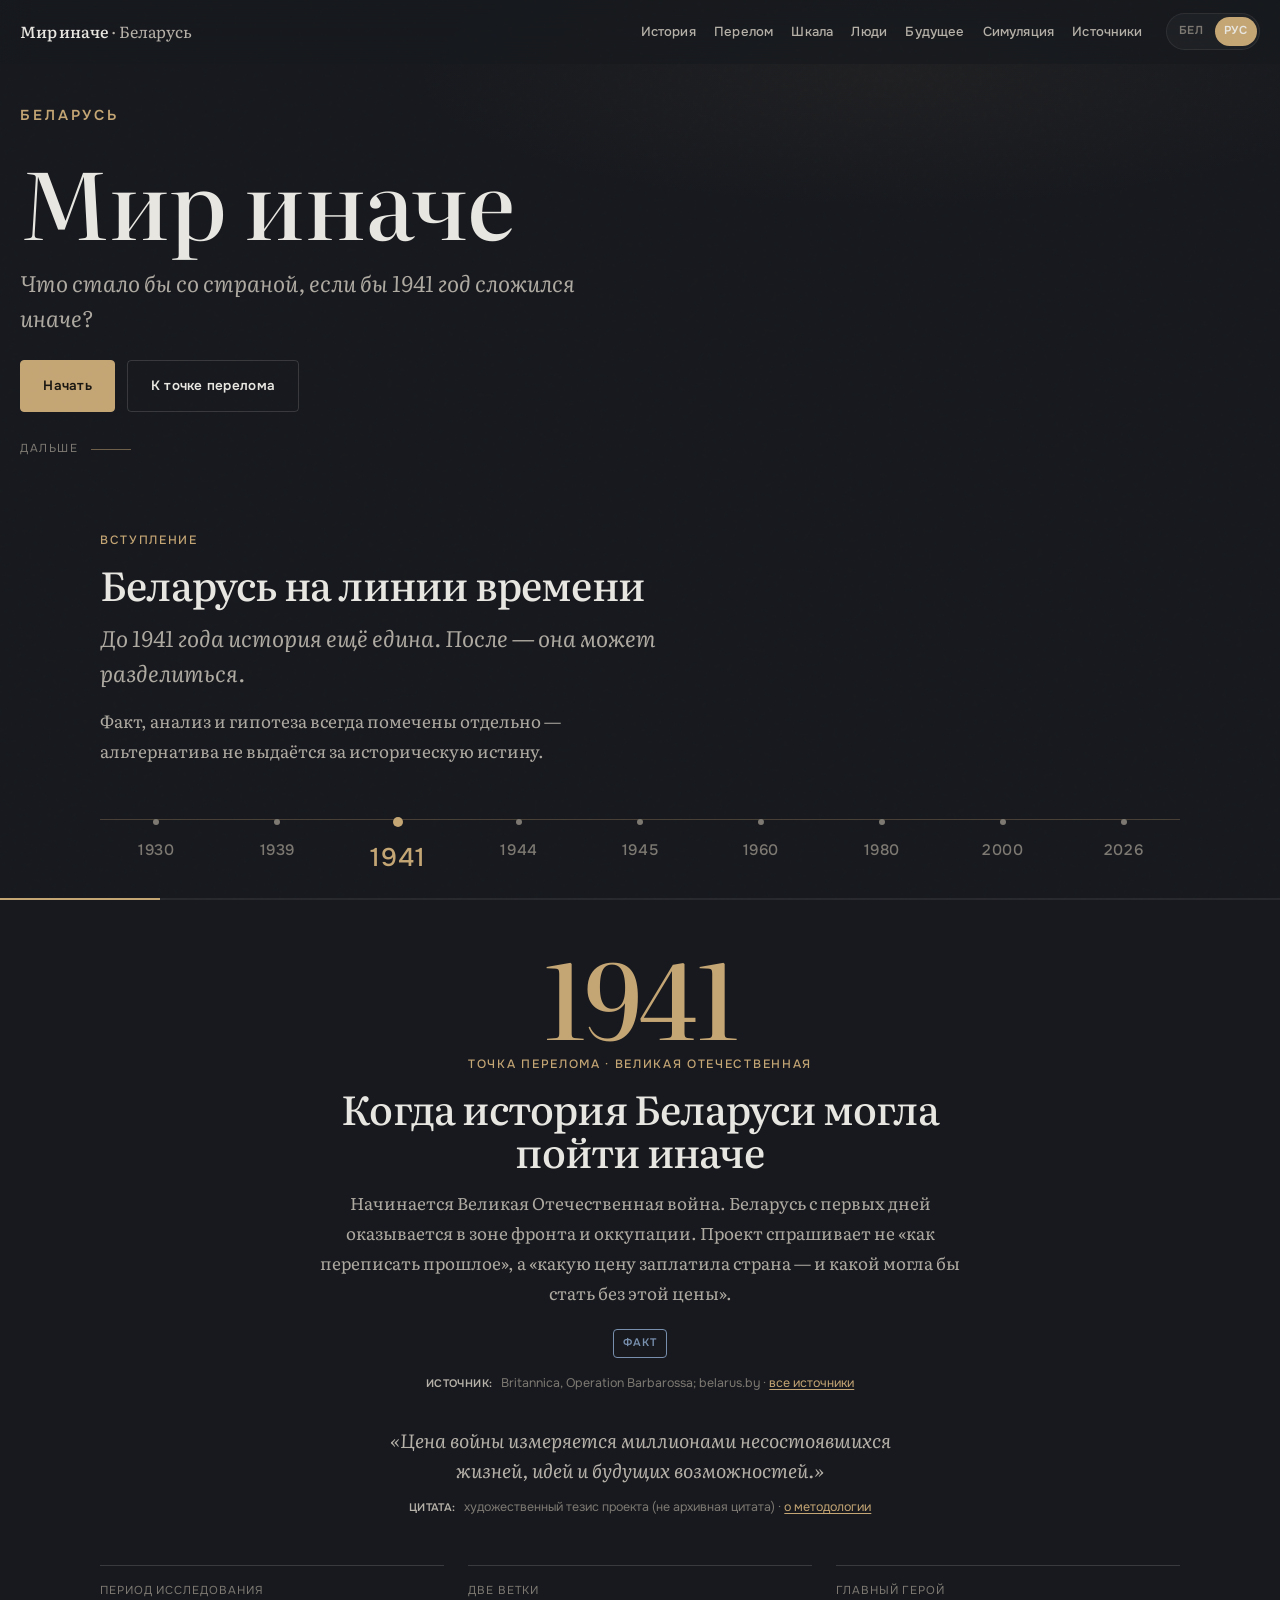
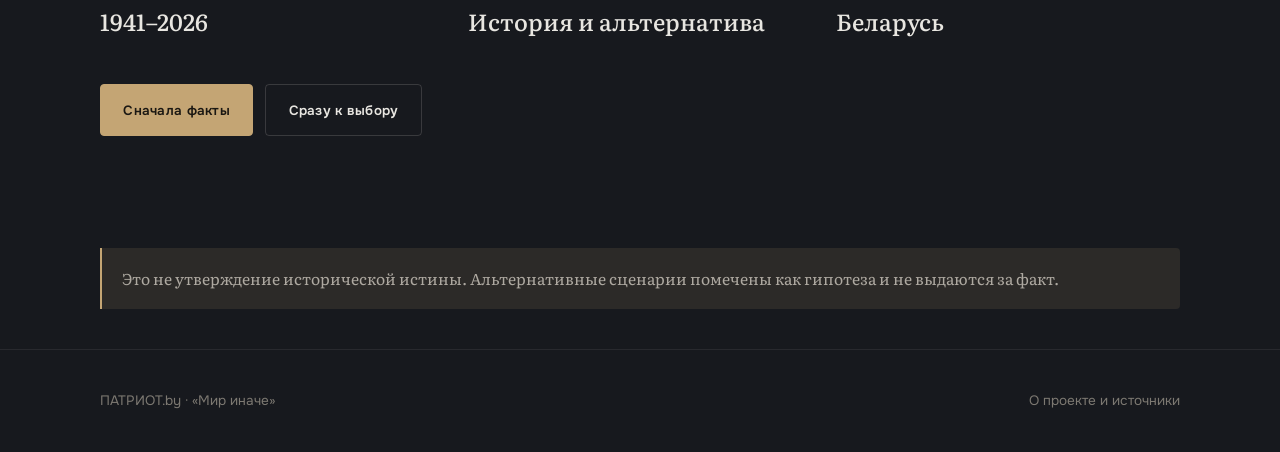
==== index.html @ 38eb1da2 "big website update" ====
<!DOCTYPE html>
<html lang="ru" class="notranslate" translate="no">
<head>
  <meta charset="UTF-8">
  <meta name="viewport" content="width=device-width, initial-scale=1.0">
  <meta name="google" content="notranslate">
  <script>document.documentElement.lang=(function(){try{localStorage.removeItem("siteLang")}catch(e){}var l=localStorage.getItem("patriotLang");return l==="be"?"be":"ru"})();</script>
  <title data-i18n-be="Свет інакш — Беларусь" data-i18n-ru="Мир иначе — Беларусь">Мир иначе — Беларусь</title>
  <meta name="description" data-i18n-be="Інтэрактыўны праект пра альтэрнатыўную гісторыю Беларусі: што было б, калі б катастрофу Вялікай Айчыннай вайны ўдалося прадухіліць." data-i18n-ru="Интерактивный проект об альтернативной истории Беларуси: что было бы, если бы катастрофу Великой Отечественной войны удалось предотвратить." content="Інтэрактыўны праект пра альтэрнатыўную гісторыю Беларусі.">
  <link rel="icon" href="media/favicon.svg?v=20260830g" type="image/svg+xml">
  <meta property="og:type" content="website">
  <meta property="og:locale" content="be_BY">
  <meta property="og:title" content="Мир иначе — Беларусь">
  <meta property="og:description" content="Интерактивный проект для ПАТРИОТ.by">
  <meta property="og:image" content="media/og-image.png">
  <meta name="twitter:card" content="summary_large_image">
  <link rel="stylesheet" href="css/reset.css?v=20260830g">
  <link rel="stylesheet" href="css/variables.css?v=20260830g">
  <link rel="stylesheet" href="css/global.css?v=20260830g">
  <link rel="stylesheet" href="css/components.css?v=20260830g">
  <link rel="stylesheet" href="css/pages.css?v=20260830g">
  <link rel="stylesheet" href="css/animations.css?v=20260830g">
  <link rel="stylesheet" href="css/responsive.css?v=20260830g">
</head>
<body>
  <div data-app-chrome></div>

  <main id="main">
    <section class="hero" aria-label="Hero">
      <div class="hero__bg" aria-hidden="true"></div>
      <div class="hero__shell">
        <div class="hero__content">
          <p class="brand-mark">Беларусь</p>
          <h1 class="display display--xl hero__title">
            <span data-lang="be">Свет інакш</span>
            <span data-lang="ru">Мир иначе</span>
          </h1>
          <p class="lead">
            <span data-lang="be">Што стала б са краінай, калі б 1941 год склаўся інакш?</span>
            <span data-lang="ru">Что стало бы со страной, если бы 1941 год сложился иначе?</span>
          </p>
          <div class="hero__actions">
            <a class="btn btn--primary" href="#intro" data-i18n-be="Пачаць" data-i18n-ru="Начать">Пачаць</a>
            <a class="btn btn--ghost" href="turning-point.html" data-i18n-be="Да пункта пералому" data-i18n-ru="К точке перелома">Да пункта пералому</a>
          </div>
        </div>
        <p class="hero__scroll"><span data-lang="be">Далей</span><span data-lang="ru">Дальше</span></p>
      </div>
    </section>

    <section class="intro-timeline section" id="intro">
      <div class="container intro-layout">
        <div class="intro-layout__copy">
          <p class="eyebrow reveal"><span data-lang="be">Уступ</span><span data-lang="ru">Вступление</span></p>
          <h2 class="display display--md reveal reveal-delay-1" style="margin:0.75rem 0 1rem;">
            <span data-lang="be">Беларусь на лініі часу</span>
            <span data-lang="ru">Беларусь на линии времени</span>
          </h2>
          <p class="lead reveal reveal-delay-2">
            <span data-lang="be">Да 1941 года гісторыя яшчэ адзіная. Пасля — яна можа падзяліцца.</span>
            <span data-lang="ru">До 1941 года история ещё едина. После — она может разделиться.</span>
          </p>
          <p class="body-text reveal reveal-delay-2" style="margin-top:1rem;">
            <span data-lang="be">Факт, аналіз і гіпотэза заўсёды пазначаны асобна — альтэрнатыва не выдаецца за гістарычную праўду.</span>
            <span data-lang="ru">Факт, анализ и гипотеза всегда помечены отдельно — альтернатива не выдаётся за историческую истину.</span>
          </p>
        </div>

        <div class="intro-timeline__track reveal reveal-delay-3" aria-label="Years">
          <div class="intro-year"><div class="intro-year__label">1930</div></div>
          <div class="intro-year"><div class="intro-year__label">1939</div></div>
          <div class="intro-year is-pivot"><div class="intro-year__label">1941</div></div>
          <div class="intro-year"><div class="intro-year__label">1944</div></div>
          <div class="intro-year"><div class="intro-year__label">1945</div></div>
          <div class="intro-year"><div class="intro-year__label">1960</div></div>
          <div class="intro-year"><div class="intro-year__label">1980</div></div>
          <div class="intro-year"><div class="intro-year__label">2000</div></div>
          <div class="intro-year"><div class="intro-year__label">2026</div></div>
        </div>

        <div class="pivot-card reveal">
          <div class="pivot-card__date">1941</div>
          <p class="eyebrow">
            <span data-lang="be">Пункт пералому · Вялікая Айчынная</span>
            <span data-lang="ru">Точка перелома · Великая Отечественная</span>
          </p>
          <h3 class="display display--md" style="margin:0.75rem 0;">
            <span data-lang="be">Калі гісторыя Беларусі магла пайсіці інакш</span>
            <span data-lang="ru">Когда история Беларуси могла пойти иначе</span>
          </h3>
          <p class="body-text" style="margin:1rem auto 0;">
            <span data-lang="be">Пачынаецца Вялікая Айчынная вайна. Беларусь з першых дзён апынаецца ў зоне фронту і акупацыі. Праект пытае не «як перапісаць мінулае», а «якую цану заплаціла краіна — і якой магла б стаць без гэтай цаны».</span>
            <span data-lang="ru">Начинается Великая Отечественная война. Беларусь с первых дней оказывается в зоне фронта и оккупации. Проект спрашивает не «как переписать прошлое», а «какую цену заплатила страна — и какой могла бы стать без этой цены».</span>
          </p>
          <div style="margin-top:1.25rem;">
            <span class="tag tag--fact"><span data-lang="be">Факт</span><span data-lang="ru">Факт</span></span>
          </div>
          <p class="source-cite" style="margin-top:1rem;justify-content:center;text-align:center;">
            <span class="source-cite__label"><span data-lang="be">Крыніца:</span><span data-lang="ru">Источник:</span></span>
            Britannica, Operation Barbarossa; belarus.by ·
            <a href="sources.html"><span data-lang="be">усе крыніцы</span><span data-lang="ru">все источники</span></a>
          </p>
          <blockquote class="quote-block">
            <span data-lang="be">«Цана вайны вымяраецца мільёнамі няздзейсненых жыццяў, ідэй і будучых магчымасцяў.»</span>
            <span data-lang="ru">«Цена войны измеряется миллионами несостоявшихся жизней, идей и будущих возможностей.»</span>
          </blockquote>
          <p class="source-cite" style="justify-content:center;text-align:center;">
            <span class="source-cite__label"><span data-lang="be">Цытата:</span><span data-lang="ru">Цитата:</span></span>
            <span data-lang="be">мастацкі тэзіс праекта (не архіўная цытата)</span>
            <span data-lang="ru">художественный тезис проекта (не архивная цитата)</span>
            ·
            <a href="sources.html#about"><span data-lang="be">пра метадалогію</span><span data-lang="ru">о методологии</span></a>
          </p>
        </div>

        <dl class="pivot-stats">
          <div class="pivot-stat reveal">
            <dt class="pivot-stat__label"><span data-lang="be">Перыяд даследавання</span><span data-lang="ru">Период исследования</span></dt>
            <dd class="pivot-stat__value">1941–2026</dd>
          </div>
          <div class="pivot-stat reveal reveal-delay-1">
            <dt class="pivot-stat__label"><span data-lang="be">Дзве галіны</span><span data-lang="ru">Две ветки</span></dt>
            <dd class="pivot-stat__value"><span data-lang="be">Гісторыя і альтэрнатыва</span><span data-lang="ru">История и альтернатива</span></dd>
          </div>
          <div class="pivot-stat reveal reveal-delay-2">
            <dt class="pivot-stat__label"><span data-lang="be">Галоўны герой</span><span data-lang="ru">Главный герой</span></dt>
            <dd class="pivot-stat__value">Беларусь</dd>
          </div>
        </dl>

        <div class="intro-cta">
          <a class="btn btn--primary" href="history.html" data-i18n-be="Спачатку факты" data-i18n-ru="Сначала факты">Спачатку факты</a>
          <a class="btn btn--ghost" href="turning-point.html" data-i18n-be="Адразу да выбару" data-i18n-ru="Сразу к выбору">Адразу да выбару</a>
        </div>
      </div>
    </section>

    <section class="section section--tight" style="padding-top:0;">
      <div class="container">
        <div class="disclaimer reveal">
          <span data-lang="be">Гэта не сцвярджэнне гістарычнай праўды. Альтэрнатыўныя сцэнарыі пазначаны як гіпотэза і не выдаюцца за факт.</span>
          <span data-lang="ru">Это не утверждение исторической истины. Альтернативные сценарии помечены как гипотеза и не выдаются за факт.</span>
        </div>
      </div>
    </section>
  </main>

  <footer class="site-footer">
    <div class="container site-footer__inner">
      <p>ПАТРИОТ.by · <span data-lang="be">«Свет інакш»</span><span data-lang="ru">«Мир иначе»</span></p>
      <p><a href="sources.html"><span data-lang="be">Пра праект і крыніцы</span><span data-lang="ru">О проекте и источники</span></a></p>
    </div>
  </footer>

  <script src="js/i18n.js?v=20260830g"></script>
  <script src="js/app.js?v=20260830g"></script>
  <script src="js/animations.js?v=20260830g"></script>
</body>
</html>
---- css/variables.css ----
:root {
  /* Editorial archive — soft dusk ink, never pure black/white */
  --bg-darker: #14161a;
  --bg-dark: #17191e;
  --bg-light: #eceae4;
  --surface: #f7f5f0;
  --surface-dark: #22262d;
  --surface-elevated: #2b3038;

  --text-primary: #e8e6e1;
  --text-dark: #1c1a17;
  --text-muted: #7d7972;
  --text-muted-light: #b5b0a8;
  --text-body: #aea9a1;

  /* Desaturated semantic hues — easy on dark canvas */
  --history: #a86b64;
  --history-soft: rgba(168, 107, 100, 0.12);
  --alternative: #6a8f78;
  --alternative-soft: rgba(106, 143, 120, 0.12);

  --accent: #c4a574;
  --accent-soft: rgba(196, 165, 116, 0.12);
  --accent-strong: #d4b88a;

  --fact: #7e96b5;
  --analysis: #b59a5a;
  --hypothesis: #7a9a92;

  --hairline: rgba(232, 230, 225, 0.08);
  --hairline-strong: rgba(232, 230, 225, 0.16);

  --font-display: "Literata", "Times New Roman", serif;
  --font-serif: "Literata", "Times New Roman", serif;
  --font-sans: "Onest", system-ui, sans-serif;

  --space-xs: 0.5rem;
  --space-sm: 1rem;
  --space-md: 1.5rem;
  --space-lg: 2.5rem;
  --space-xl: 4.5rem;
  --space-2xl: 7rem;

  --nav-height: 4rem;
  --radius: 4px;
  --radius-sm: 4px;
  --radius-pill: 4px;
  --max-width: 1080px;
  --ease: cubic-bezier(0.22, 1, 0.36, 1);
  --transition: 0.3s var(--ease);

  --grain-opacity: 0.028;
}
---- css/global.css ----
@import url("https://fonts.googleapis.com/css2?family=Literata:ital,opsz,wght@0,7..72,400;0,7..72,500;0,7..72,600;0,7..72,700;1,7..72,400;1,7..72,500&family=Onest:wght@400;500;600;700&display=swap");

html {
  color-scheme: dark;
}

body {
  font-family: var(--font-sans);
  font-weight: 400;
  font-size: 1.0625rem;
  background: var(--bg-dark);
  color: var(--text-primary);
  overflow-x: hidden;
  line-height: 1.6;
  -webkit-font-smoothing: antialiased;
}

.page-light {
  background: var(--bg-light);
  color: var(--text-dark);
}

.container {
  width: min(100% - 2.5rem, var(--max-width));
  margin-inline: auto;
}

.container--wide {
  width: min(100% - 2.5rem, 1240px);
  margin-inline: auto;
}

.section {
  padding-block: var(--space-xl);
}

.section--tight {
  padding-block: var(--space-lg);
}

.eyebrow {
  font-family: var(--font-sans);
  font-size: 0.75rem;
  font-weight: 500;
  letter-spacing: 0.14em;
  text-transform: uppercase;
  color: var(--accent);
}

.page-light .eyebrow {
  color: #8a7358;
}

.brand-mark {
  font-family: var(--font-sans);
  font-weight: 600;
  font-size: 0.9rem;
  letter-spacing: 0.2em;
  text-transform: uppercase;
  color: var(--accent);
  margin: 0 0 1.5rem;
}

.display {
  font-family: var(--font-display);
  font-weight: 500;
  line-height: 1.08;
  letter-spacing: -0.02em;
  text-transform: none;
  color: var(--text-primary);
}

.display--xl {
  font-size: clamp(2.75rem, 7.5vw, 5.75rem);
}

.display--lg {
  font-size: clamp(2.15rem, 5vw, 3.75rem);
}

.display--md {
  font-size: clamp(1.65rem, 3.2vw, 2.5rem);
}

.lead {
  font-family: var(--font-display);
  font-size: clamp(1.15rem, 2vw, 1.4rem);
  font-weight: 400;
  font-style: italic;
  line-height: 1.55;
  letter-spacing: 0;
  color: var(--text-body);
  max-width: 36rem;
}

.page-light .lead {
  color: #5c574f;
}

.body-text {
  font-family: var(--font-display);
  font-size: 1.0625rem;
  line-height: 1.75;
  letter-spacing: 0;
  color: var(--text-body);
  max-width: 40rem;
}

.page-light .body-text {
  color: #4a463f;
}

.muted {
  color: var(--text-muted);
}

.sr-only {
  position: absolute;
  width: 1px;
  height: 1px;
  padding: 0;
  margin: -1px;
  overflow: hidden;
  clip: rect(0, 0, 0, 0);
  white-space: nowrap;
  border: 0;
}

.grain {
  pointer-events: none;
  position: fixed;
  inset: 0;
  z-index: 9000;
  opacity: var(--grain-opacity);
  background-image: url("data:image/svg+xml,%3Csvg viewBox='0 0 200 200' xmlns='http://www.w3.org/2000/svg'%3E%3Cfilter id='n'%3E%3CfeTurbulence type='fractalNoise' baseFrequency='0.9' numOctaves='3' stitchTiles='stitch'/%3E%3C/filter%3E%3Crect width='100%25' height='100%25' filter='url(%23n)'/%3E%3C/svg%3E");
  mix-blend-mode: soft-light;
}

.film-vignette {
  display: none;
}

main {
  min-height: 100vh;
}

:focus-visible {
  outline: 2px solid var(--accent);
  outline-offset: 3px;
}

::selection {
  background: rgba(196, 165, 116, 0.35);
  color: var(--text-primary);
}

.skip-link {
  position: absolute;
  left: 1rem;
  top: -100px;
  z-index: 10000;
  padding: 0.75rem 1rem;
  background: var(--accent);
  color: var(--bg-darker);
  font-family: var(--font-sans);
  font-size: 0.85rem;
  font-weight: 600;
  border-radius: var(--radius);
}

.skip-link:focus {
  top: 1rem;
}
---- css/components.css ----
/* ——— Navigation ——— */
.site-header {
  position: fixed;
  top: 0;
  left: 0;
  right: 0;
  z-index: 1000;
  height: var(--nav-height);
  display: flex;
  align-items: center;
  background: rgba(23, 25, 30, 0.72);
  backdrop-filter: blur(16px) saturate(1.1);
  border-bottom: 1px solid transparent;
  transition: background var(--transition), border-color var(--transition);
}

.site-header.is-scrolled {
  background: rgba(20, 22, 26, 0.94);
  border-bottom-color: var(--hairline);
}

.site-header__inner {
  width: min(100% - 2rem, 1240px);
  margin-inline: auto;
  display: flex;
  align-items: center;
  justify-content: space-between;
  gap: 1rem;
}

.logo {
  font-family: var(--font-display);
  font-size: 1rem;
  font-weight: 500;
  letter-spacing: -0.01em;
  white-space: nowrap;
  color: var(--text-primary);
}

.logo span {
  color: var(--text-muted-light);
  font-weight: 400;
}

.nav {
  display: flex;
  align-items: center;
  gap: 1.5rem;
}

.nav__links {
  display: flex;
  align-items: center;
  gap: 1.15rem;
}

.nav__link {
  font-family: var(--font-sans);
  font-size: 0.82rem;
  font-weight: 500;
  letter-spacing: 0.01em;
  color: var(--text-muted-light);
  transition: color var(--transition);
}

.nav__link:hover,
.nav__link.is-active {
  color: var(--text-primary);
}

.nav__actions {
  display: flex;
  align-items: center;
  gap: 0.75rem;
}

/* Language switcher */
.lang-switch {
  display: inline-flex;
  align-items: center;
  gap: 0.15rem;
  border: 1px solid var(--hairline);
  border-radius: 999px;
  padding: 0.15rem;
  background: rgba(255, 255, 255, 0.03);
}

.lang-switch__btn {
  font-family: var(--font-sans);
  font-size: 0.72rem;
  font-weight: 600;
  letter-spacing: 0.06em;
  text-transform: uppercase;
  padding: 0.35rem 0.55rem;
  border-radius: 999px;
  color: var(--text-muted);
  background: transparent;
  border: 0;
  cursor: pointer;
  transition: color var(--transition), background var(--transition);
}

.lang-switch__btn:hover {
  color: var(--text-primary);
}

.lang-switch__btn.is-active {
  color: var(--bg);
  background: var(--accent);
}

/* Dual-language fragments in HTML:
   <span data-lang="be">…</span><span data-lang="ru">…</span> */
html[lang="be"] [data-lang="ru"],
html[lang="ru"] [data-lang="be"] {
  display: none !important;
}

.menu-btn {
  width: 2.5rem;
  height: 2.5rem;
  display: none;
  place-items: center;
  border: 1px solid var(--hairline-strong);
  border-radius: var(--radius);
  color: var(--text-muted-light);
  background: transparent;
  transition: border-color var(--transition), color var(--transition), background var(--transition);
}

.menu-btn:hover {
  border-color: var(--accent);
  color: var(--accent);
  background: var(--accent-soft);
}

.menu-btn__lines {
  width: 1rem;
  height: 0.65rem;
  display: flex;
  flex-direction: column;
  justify-content: space-between;
}

.menu-btn__lines span {
  display: block;
  height: 1.5px;
  background: currentColor;
  transition: transform var(--transition), opacity var(--transition);
}

.nav-drawer {
  display: none;
  position: fixed;
  inset: var(--nav-height) 0 0 0;
  z-index: 999;
  background: var(--bg-darker);
  padding: 2rem;
  flex-direction: column;
  gap: 1.1rem;
}

.nav-drawer.is-open {
  display: flex;
}

.nav-drawer a {
  font-family: var(--font-display);
  font-size: 1.75rem;
  font-weight: 500;
  color: var(--text-muted-light);
}

.nav-drawer a:hover,
.nav-drawer a.is-active {
  color: var(--text-primary);
}

/* ——— Buttons ——— */
.btn {
  display: inline-flex;
  align-items: center;
  justify-content: center;
  gap: 0.55rem;
  padding: 0.9rem 1.4rem;
  font-family: var(--font-sans);
  font-size: 0.84rem;
  font-weight: 600;
  letter-spacing: 0.02em;
  border: 1px solid transparent;
  border-radius: var(--radius);
  transition:
    background var(--transition),
    color var(--transition),
    border-color var(--transition),
    transform var(--transition);
}

.btn:hover {
  transform: translateY(-1px);
}

.btn:active {
  transform: translateY(0);
}

.btn--primary {
  background: var(--accent);
  color: #1a1712;
  border-color: var(--accent);
}

.btn--primary:hover {
  background: var(--accent-strong);
  border-color: var(--accent-strong);
}

.btn--ghost {
  border-color: var(--hairline-strong);
  color: var(--text-primary);
  background: transparent;
}

.btn--ghost:hover {
  border-color: rgba(196, 165, 116, 0.55);
  color: var(--accent);
  background: var(--accent-soft);
}

.btn--history {
  border-color: rgba(168, 107, 100, 0.5);
  color: #d4a8a3;
  background: transparent;
}

.btn--history:hover,
.btn--history.is-active {
  background: var(--history);
  border-color: var(--history);
  color: #fff;
}

.btn--alternative {
  border-color: rgba(106, 143, 120, 0.5);
  color: #a8c4b4;
  background: transparent;
}

.btn--alternative:hover,
.btn--alternative.is-active {
  background: var(--alternative);
  border-color: var(--alternative);
  color: #fff;
}

.btn--dark {
  background: var(--surface-elevated);
  color: var(--text-primary);
  border-color: var(--hairline);
}

.btn--dark:hover {
  border-color: var(--hairline-strong);
}

/* ——— Tags ——— */
.tag {
  display: inline-flex;
  align-items: center;
  gap: 0.35rem;
  padding: 0.3rem 0.55rem;
  font-family: var(--font-sans);
  font-size: 0.68rem;
  font-weight: 600;
  letter-spacing: 0.08em;
  text-transform: uppercase;
  border: 1px solid currentColor;
  border-radius: var(--radius);
  opacity: 0.95;
}

.tag--fact { color: var(--fact); }
.tag--analysis { color: var(--analysis); }
.tag--hypothesis { color: var(--hypothesis); }
.tag--history { color: var(--history); }
.tag--alternative { color: var(--alternative); }

/* ——— Reality switch ——— */
.reality-switch {
  display: inline-flex;
  border: 1px solid var(--hairline-strong);
  border-radius: var(--radius);
  overflow: hidden;
  padding: 3px;
  gap: 3px;
  background: var(--surface-dark);
}

.reality-switch__btn {
  padding: 0.55rem 1rem;
  font-family: var(--font-sans);
  font-size: 0.72rem;
  font-weight: 600;
  letter-spacing: 0.04em;
  text-transform: uppercase;
  color: var(--text-muted);
  border-radius: 2px;
  transition: background var(--transition), color var(--transition);
}

.reality-switch__btn[data-reality="historical"].is-active {
  background: var(--history);
  color: #fff;
}

.reality-switch__btn[data-reality="alternative"].is-active {
  background: var(--alternative);
  color: #fff;
}

/* ——— Year ——— */
.year-pill {
  display: inline-flex;
  align-items: baseline;
  gap: 0.5rem;
  font-family: var(--font-display);
  font-size: 1.5rem;
  font-weight: 500;
  color: var(--accent);
}

.year-pill small {
  font-family: var(--font-sans);
  font-size: 0.68rem;
  letter-spacing: 0.1em;
  text-transform: uppercase;
  color: var(--text-muted);
}

/* ——— Panels (borderless-first) ——— */
.panel {
  background: var(--surface-dark);
  border: none;
  padding: 1.5rem;
  border-radius: var(--radius);
}

.page-light .panel {
  background: var(--surface);
}

.panel__meta {
  display: flex;
  flex-wrap: wrap;
  gap: 0.5rem;
  margin-bottom: 0.85rem;
}

.panel__title {
  font-family: var(--font-display);
  font-size: 1.35rem;
  font-weight: 500;
  margin-bottom: 0.5rem;
}

.panel__text {
  font-family: var(--font-display);
  font-size: 1rem;
  line-height: 1.7;
  color: var(--text-body);
}

.page-light .panel__text {
  color: #4a463f;
}

/* ——— Modal ——— */
.modal {
  position: fixed;
  inset: 0;
  z-index: 2000;
  display: grid;
  place-items: center;
  padding: 1.5rem;
  background: rgba(20, 22, 26, 0.82);
  opacity: 0;
  visibility: hidden;
  transition: opacity var(--transition), visibility var(--transition);
}

.modal.is-open {
  opacity: 1;
  visibility: visible;
}

.modal__dialog {
  width: min(100%, 520px);
  max-height: min(85vh, 640px);
  overflow: auto;
  background: var(--surface-elevated);
  border: 1px solid var(--hairline);
  border-radius: var(--radius);
  padding: 1.75rem;
  transform: translateY(10px);
  transition: transform var(--transition);
}

.modal.is-open .modal__dialog {
  transform: translateY(0);
}

.modal__close {
  float: right;
  width: 2rem;
  height: 2rem;
  color: var(--text-muted);
}

.modal__close:hover {
  color: var(--text-primary);
}

/* ——— Meters ——— */
.meter {
  margin-bottom: 1rem;
}

.meter__label {
  display: flex;
  justify-content: space-between;
  margin-bottom: 0.4rem;
  font-family: var(--font-sans);
  font-size: 0.72rem;
  letter-spacing: 0.06em;
  text-transform: uppercase;
  color: var(--text-muted);
}

.meter__track {
  height: 3px;
  background: rgba(232, 230, 225, 0.08);
  overflow: hidden;
  border-radius: 2px;
}

.meter__fill {
  height: 100%;
  width: 0;
  background: var(--accent);
  transition: width 0.8s var(--ease);
}

.meter__fill--history { background: var(--history); }
.meter__fill--alternative { background: var(--alternative); }

/* ——— Timeline motif ——— */
.time-line {
  position: relative;
}

.time-line::before {
  content: "";
  position: absolute;
  left: 0;
  top: 0.55rem;
  width: 100%;
  height: 1px;
  background: var(--hairline-strong);
}

.time-line--split::before {
  background: linear-gradient(
    90deg,
    transparent,
    var(--history) 35%,
    var(--alternative) 65%,
    transparent
  );
}

/* ——— Disclaimer ——— */
.disclaimer {
  border-left: 2px solid var(--accent);
  padding: 1.1rem 1.25rem;
  background: var(--accent-soft);
  font-family: var(--font-display);
  font-size: 0.98rem;
  line-height: 1.65;
  color: var(--text-body);
  border-radius: 0 var(--radius) var(--radius) 0;
}

.page-light .disclaimer {
  color: #4a463f;
}

/* ——— Footer ——— */
.site-footer {
  border-top: 1px solid var(--hairline);
  padding: 2.5rem 0;
  color: var(--text-muted);
  font-family: var(--font-sans);
  font-size: 0.85rem;
}

.site-footer__inner {
  display: flex;
  flex-wrap: wrap;
  justify-content: space-between;
  gap: 1rem;
}

.site-footer a:hover {
  color: var(--accent);
}

/* ——— Choices ——— */
.choice {
  display: block;
  width: 100%;
  text-align: left;
  padding: 1.2rem 1.3rem;
  border: 1px solid transparent;
  border-radius: var(--radius);
  background: var(--surface-dark);
  transition: border-color var(--transition), background var(--transition), transform var(--transition);
}

.choice:hover,
.choice.is-selected {
  border-color: rgba(196, 165, 116, 0.35);
  background: var(--surface-elevated);
  transform: translateY(-1px);
}

.choice__key {
  display: inline-block;
  margin-bottom: 0.35rem;
  font-family: var(--font-sans);
  font-size: 0.68rem;
  letter-spacing: 0.1em;
  text-transform: uppercase;
  color: var(--accent);
}

.choice__title {
  font-family: var(--font-display);
  font-size: 1.2rem;
  font-weight: 500;
  margin-bottom: 0.35rem;
}

.choice__text {
  font-family: var(--font-display);
  font-size: 0.95rem;
  color: var(--text-muted);
  line-height: 1.55;
}

/* ——— Compare ——— */
.compare {
  display: grid;
  grid-template-columns: 1fr 1fr;
  min-height: 280px;
  border-radius: var(--radius);
  overflow: hidden;
}

.compare__side {
  padding: 1.5rem;
}

.compare__side--history {
  background: var(--history-soft);
}

.compare__side--alternative {
  background: var(--alternative-soft);
}

.compare__label {
  font-family: var(--font-sans);
  font-size: 0.68rem;
  letter-spacing: 0.1em;
  text-transform: uppercase;
  margin-bottom: 0.75rem;
}

.compare__side--history .compare__label { color: var(--history); }
.compare__side--alternative .compare__label { color: var(--alternative); }

.compare__year {
  font-family: var(--font-display);
  font-size: 2rem;
  font-weight: 500;
  margin-bottom: 0.5rem;
}

.compare__text {
  font-family: var(--font-display);
  font-size: 0.98rem;
  line-height: 1.65;
  color: var(--text-body);
}

/* ——— Slider ——— */
.year-slider {
  width: 100%;
  accent-color: var(--accent);
  height: 2px;
  cursor: pointer;
}

.year-slider::-webkit-slider-thumb {
  cursor: grab;
}

.year-slider:active::-webkit-slider-thumb {
  cursor: grabbing;
}

.year-slider-wrap {
  display: grid;
  gap: 0.75rem;
}

.year-slider-labels {
  position: relative;
  height: 1.25rem;
  font-family: var(--font-sans);
  font-size: 0.68rem;
  letter-spacing: 0.06em;
  color: var(--text-muted);
  text-transform: uppercase;
}

.year-slider-labels span {
  position: absolute;
  top: 0;
  transform: translateX(-50%);
  white-space: nowrap;
}

.year-slider-labels span.is-start { transform: translateX(0); }
.year-slider-labels span.is-end { transform: translateX(-100%); }

/* ——— Source citations ——— */
.source-cite {
  margin-top: 0.85rem;
  font-family: var(--font-sans);
  font-size: 0.78rem;
  line-height: 1.55;
  color: var(--text-muted);
}

.source-cite__label {
  color: var(--text-muted-light);
  font-weight: 600;
  letter-spacing: 0.04em;
  text-transform: uppercase;
  font-size: 0.68rem;
  margin-right: 0.35rem;
}

.source-cite a {
  color: var(--accent);
  text-decoration: underline;
  text-underline-offset: 0.18em;
}

.source-cite a:hover {
  color: var(--accent-strong);
}

.city-stage__caption {
  display: grid;
  gap: 0.45rem;
}

.city-stage__caption-row {
  display: flex;
  flex-wrap: wrap;
  justify-content: space-between;
  gap: 0.5rem;
  align-items: center;
}

.city-stage__caption .source-cite {
  margin-top: 0.25rem;
  color: var(--text-muted-light);
}
---- css/pages.css ----
/* ——— Hero ——— */
.hero {
  position: relative;
  display: flex;
  flex-direction: column;
  padding: calc(var(--nav-height) + 2.5rem) 0 2rem;
  overflow: hidden;
  background: var(--bg-dark);
}

.hero__bg {
  position: absolute;
  inset: 0;
  background:
    radial-gradient(ellipse 70% 50% at 70% 15%, rgba(196, 165, 116, 0.05), transparent 55%),
    var(--bg-dark);
}

.hero__shell {
  position: relative;
  z-index: 2;
  display: flex;
  flex-direction: column;
  gap: 1.75rem;
  width: min(100% - 2rem, 1240px);
  margin-inline: auto;
}

.hero__content {
  width: 100%;
  max-width: 38rem;
}

.hero__title {
  margin: 0 0 1rem;
}

.hero__title span {
  display: block;
}

.hero__actions {
  margin-top: 1.5rem;
  display: flex;
  flex-wrap: wrap;
  gap: 0.75rem;
  align-items: center;
}

.hero__scroll {
  margin: 0;
  font-family: var(--font-sans);
  font-size: 0.72rem;
  letter-spacing: 0.14em;
  text-transform: uppercase;
  color: var(--text-muted);
}

.hero__scroll::after {
  content: "";
  display: inline-block;
  width: 2.5rem;
  height: 1px;
  margin-left: 0.75rem;
  vertical-align: middle;
  background: var(--accent);
  opacity: 0.5;
}

/* ——— Intro timeline on index ——— */
.intro-timeline {
  padding-block: var(--space-lg) var(--space-2xl);
  position: relative;
}

.intro-timeline__track {
  display: flex;
  justify-content: space-between;
  gap: 0.5rem;
  position: relative;
  margin: 3rem 0 4rem;
  padding-top: 1.5rem;
}

.intro-timeline__track::before {
  content: "";
  position: absolute;
  left: 0;
  right: 0;
  top: 0.35rem;
  height: 1px;
  background: rgba(196, 165, 116, 0.28);
}

.intro-year {
  position: relative;
  text-align: center;
  flex: 1;
  min-width: 0;
}

.intro-year::before {
  content: "";
  position: absolute;
  left: 50%;
  top: -1.15rem;
  width: 6px;
  height: 6px;
  border-radius: 50%;
  background: var(--text-muted);
  transform: translateX(-50%);
}

.intro-year.is-pivot::before {
  width: 10px;
  height: 10px;
  top: -1.3rem;
  background: var(--accent);
  box-shadow: none;
}

.intro-year__label {
  font-family: var(--font-sans);
  font-size: clamp(0.8rem, 1.4vw, 0.95rem);
  font-weight: 500;
  letter-spacing: 0.04em;
  color: var(--text-muted);
}

.intro-year.is-pivot .intro-year__label {
  color: var(--accent);
  font-size: clamp(1.2rem, 2vw, 1.6rem);
}

.pivot-card {
  max-width: 640px;
  margin: 0 auto;
  text-align: center;
}

.pivot-card__date {
  font-family: var(--font-display);
  font-size: clamp(3.5rem, 10vw, 6.5rem);
  font-weight: 500;
  line-height: 1;
  letter-spacing: -0.02em;
  color: var(--accent);
  margin-bottom: 0.5rem;
}

.pivot-stats {
  display: grid;
  grid-template-columns: repeat(3, 1fr);
  gap: 1.5rem;
  margin-top: 3rem;
}

.pivot-stat {
  padding: 0;
  border-top: 1px solid var(--hairline-strong);
  padding-top: 1rem;
  margin: 0;
}

.pivot-stat__label {
  margin: 0 0 0.4rem;
  font-family: var(--font-sans);
  font-size: 0.72rem;
  letter-spacing: 0.08em;
  text-transform: uppercase;
  color: var(--text-muted);
}

.pivot-stat__value {
  margin: 0;
  font-family: var(--font-display);
  font-size: 1.45rem;
  font-weight: 500;
  line-height: 1.25;
  color: var(--text-primary);
}

.intro-layout__copy {
  max-width: 36rem;
}

.intro-cta {
  margin-top: 3rem;
  display: flex;
  flex-wrap: wrap;
  gap: 0.75rem;
}

.quote-block {
  margin: 2rem auto 0;
  max-width: 32rem;
  font-family: var(--font-display);
  font-size: 1.2rem;
  font-style: italic;
  line-height: 1.55;
  color: var(--text-muted-light);
}

/* ——— Page hero (inner) ——— */
.page-hero {
  padding: 0 0 2.5rem;
  max-width: 40rem;
}

.page-hero .display {
  margin: 0.65rem 0 1rem;
}

.page-hero .lead {
  margin: 0;
}

.page-shell {
  padding-top: calc(var(--nav-height) + 2.5rem);
  padding-bottom: var(--space-xl);
  background: var(--bg-dark);
  color: var(--text-primary);
}

.page-actions {
  margin-top: 3rem;
  display: flex;
  flex-wrap: wrap;
  gap: 0.75rem;
  justify-content: center;
}

.section-block {
  margin-top: 3rem;
}

.section-block > .eyebrow {
  margin-bottom: 0.35rem;
}

.section-block > .display {
  margin: 0.5rem 0 1rem;
}

/* ——— History chain ——— */
.chain {
  display: grid;
  gap: 0;
  max-width: 720px;
  margin-inline: auto;
  position: relative;
  padding-left: 0;
}

.chain::before {
  content: "";
  position: absolute;
  left: 0;
  top: 1.4rem;
  bottom: 1.4rem;
  width: 2px;
  background: linear-gradient(
    to bottom,
    transparent,
    var(--history) 8%,
    rgba(168, 107, 100, 0.55) 50%,
    var(--history) 92%,
    transparent
  );
  transform: scaleY(0);
  transform-origin: top center;
  opacity: 0;
  transition: transform 1.4s var(--ease), opacity 0.4s ease;
}

.chain.is-drawn::before {
  transform: scaleY(1);
  opacity: 1;
}

.chain__item {
  position: relative;
  padding: 0 0 1.5rem 2rem;
  border-left: 1px solid transparent;
  opacity: 0;
  transform: translateX(28px);
  transition:
    opacity 0.75s var(--ease),
    transform 0.75s var(--ease);
}

.chain__item:last-child {
  padding-bottom: 0;
}

.chain__item.is-visible {
  opacity: 1;
  transform: none;
}

.chain__dot {
  position: absolute;
  left: -5px;
  top: 1.2rem;
  width: 12px;
  height: 12px;
  border-radius: 50%;
  background: var(--history);
  box-shadow: 0 0 0 0 rgba(168, 107, 100, 0.35);
  transform: scale(0);
  opacity: 0;
  transition: transform 0.45s var(--ease), opacity 0.45s ease, box-shadow 0.45s ease;
  z-index: 1;
}

.chain__item.is-visible .chain__dot {
  transform: scale(1);
  opacity: 1;
  animation: chainDotPulse 2.4s ease-in-out 0.5s infinite;
}

.chain__btn {
  width: 100%;
  text-align: left;
  padding: 1.1rem 1.35rem;
  border: 1px solid transparent;
  border-radius: var(--radius);
  background: var(--surface-dark);
  transition:
    border-color var(--transition),
    background var(--transition),
    transform var(--transition),
    box-shadow var(--transition);
}

.chain__btn:hover {
  border-color: rgba(168, 107, 100, 0.4);
  background: var(--surface-elevated);
}

.chain__btn[aria-expanded="true"] {
  border-color: transparent;
  background: var(--history-soft);
  box-shadow: inset 3px 0 0 var(--history);
}

.chain__title {
  font-family: var(--font-display);
  font-size: 1.35rem;
}

.chain__year {
  display: block;
  margin-bottom: 0.35rem;
  font-size: 0.72rem;
  letter-spacing: 0.1em;
  color: var(--history);
  text-transform: uppercase;
}

.chain__panel {
  display: grid;
  grid-template-rows: 0fr;
  opacity: 0;
  transition:
    grid-template-rows 0.55s var(--ease),
    opacity 0.4s ease;
}

.chain__panel.is-open {
  grid-template-rows: 1fr;
  opacity: 1;
}

.chain__panel-inner {
  overflow: hidden;
  min-height: 0;
}

.chain__panel-inner > * {
  padding-top: 0.15rem;
}

.chain__panel.is-open .chain__panel-inner > * {
  animation: chainPanelIn 0.55s var(--ease) both;
}

@keyframes chainDotPulse {
  0%,
  100% {
    box-shadow: 0 0 0 0 rgba(168, 107, 100, 0.28);
  }
  50% {
    box-shadow: 0 0 0 8px rgba(168, 107, 100, 0);
  }
}

@keyframes chainPanelIn {
  from {
    opacity: 0;
    transform: translateY(10px);
  }
  to {
    opacity: 1;
    transform: none;
  }
}

@media (prefers-reduced-motion: reduce) {
  .chain::before,
  .chain__item,
  .chain__dot,
  .chain__panel,
  .chain__btn {
    transition: none !important;
    animation: none !important;
  }

  .chain::before,
  .chain__item,
  .chain__item.is-visible .chain__dot {
    opacity: 1;
    transform: none;
  }
}

/* ——— Turning point ——— */
.turning {
  min-height: 100vh;
  display: grid;
  place-items: center;
  padding: calc(var(--nav-height) + 2rem) 1.25rem 3rem;
  text-align: center;
}

.turning__choices {
  display: grid;
  grid-template-columns: 1fr 1fr;
  gap: 1rem;
  max-width: 720px;
  margin: 2.5rem auto 0;
}

.turning-path {
  display: flex;
  flex-direction: column;
  gap: 1rem;
  padding: 2rem 1.5rem;
  border: 1px solid var(--hairline-strong);
  border-radius: var(--radius);
  min-height: 220px;
  background: var(--surface-dark);
  transition:
    border-color var(--transition),
    background var(--transition),
    transform var(--transition),
    box-shadow var(--transition);
}

.turning-path:hover {
  transform: translateY(-2px);
}

.turning-path--history:hover {
  border-color: var(--history);
  background: var(--history-soft);
}

.turning-path--alternative:hover {
  border-color: var(--alternative);
  background: var(--alternative-soft);
}

.turning-path__icon {
  /* styled in shared utilities */
}

.turning-path__title {
  font-family: var(--font-display);
  font-size: 1.5rem;
}

.turning-path__text {
  font-family: var(--font-display);
  font-size: 0.95rem;
  color: var(--text-muted);
  line-height: 1.55;
}

.branch-visual {
  width: min(100%, 480px);
  margin: 2rem auto;
  height: 120px;
}

/* ——— Interactive timeline page ——— */
.timeline-page {
  padding-bottom: var(--space-xl);
}

.timeline-controls {
  display: flex;
  flex-wrap: wrap;
  align-items: center;
  justify-content: space-between;
  gap: 1rem;
  margin-bottom: 2rem;
  position: sticky;
  top: var(--nav-height);
  z-index: 50;
  padding: 1rem 0;
  background: color-mix(in srgb, var(--bg-dark) 92%, transparent);
}

.timeline-stage {
  display: grid;
  grid-template-columns: 1fr 1.2fr;
  gap: 2rem;
  align-items: start;
}

.timeline-rail {
  position: relative;
  padding: 1rem 0 1rem 1.5rem;
  border-left: 2px solid var(--hairline-strong);
  max-height: 70vh;
  overflow: auto;
}

.timeline-rail.is-alternative {
  border-left-color: var(--alternative);
}

.timeline-rail.is-historical {
  border-left-color: var(--history);
}

.timeline-event {
  position: relative;
  padding: 0.85rem 0 1.5rem;
  cursor: pointer;
  opacity: 0.45;
  transition: opacity var(--transition);
}

.timeline-event.is-active,
.timeline-event:hover {
  opacity: 1;
}

.timeline-event::before {
  content: "";
  position: absolute;
  left: -1.85rem;
  top: 1.15rem;
  width: 10px;
  height: 10px;
  border-radius: 50%;
  background: var(--text-muted);
}

.timeline-event.is-active::before {
  background: var(--accent);
  box-shadow: none;
}

.timeline-event__year {
  font-family: var(--font-display);
  font-size: 1.35rem;
}

.timeline-event__title {
  font-size: 0.95rem;
  color: var(--text-muted-light);
}

.timeline-detail {
  min-height: 420px;
}

.timeline-detail.is-fading {
  animation: timelineDetailIn 0.45s var(--ease);
}

@keyframes timelineDetailIn {
  from {
    opacity: 0.35;
    transform: translateY(8px);
  }
  to {
    opacity: 1;
    transform: none;
  }
}

.timeline-detail__year {
  font-family: var(--font-display);
  font-size: clamp(3rem, 8vw, 5.5rem);
  line-height: 1;
  color: var(--accent);
  margin-bottom: 0.75rem;
}

.fork-diagram {
  margin: 2rem 0;
  font-family: var(--font-display);
  text-align: center;
  color: var(--text-muted);
  line-height: 1.8;
}

.fork-diagram .history-line {
  color: var(--history);
}

.fork-diagram .alt-line {
  color: var(--alternative);
}

/* ——— People ——— */
.people-page {
  padding-bottom: var(--space-xl);
}

.person-hero {
  display: grid;
  grid-template-columns: 1fr 1.4fr;
  gap: 2rem;
  align-items: end;
  margin-bottom: 3rem;
}

.person-portrait {
  aspect-ratio: 3 / 4;
  background:
    var(--surface-dark);
  border: 1px solid var(--hairline);
  display: grid;
  place-items: end start;
  padding: 1.5rem;
  position: relative;
  overflow: hidden;
}

.person-portrait__silhouette {
  position: absolute;
  inset: 10% 15% 0;
  background: rgba(232, 230, 225, 0.04);
  border-radius: 50% 50% 0 0 / 40% 40% 0 0;
}

.person-dual {
  display: grid;
  grid-template-columns: 1fr 1fr;
  gap: 1rem;
  background: transparent;
  border: none;
}

.life-path {
  background: var(--surface-dark);
  padding: 1.75rem;
  border-radius: var(--radius);
}

.life-path--history {
  border-top: 2px solid var(--history);
}

.life-path--alternative {
  border-top: 2px solid var(--alternative);
}

.life-event {
  display: grid;
  grid-template-columns: 4rem 1fr;
  gap: 0.75rem;
  padding: 0.85rem 0;
  border-bottom: 1px solid var(--hairline);
}

.life-event:last-child {
  border-bottom: none;
}

.life-event__year {
  font-family: var(--font-display);
  color: var(--accent);
}

.life-event__text {
  font-family: var(--font-display);
  font-size: 0.95rem;
  color: var(--text-body);
  line-height: 1.5;
}

/* ——— Future ——— */
.future-page {
  padding-bottom: var(--space-xl);
}

.future-grid {
  display: grid;
  grid-template-columns: repeat(3, 1fr);
  gap: 1rem;
  margin: 2rem 0;
}

.future-card {
  padding: 1.5rem;
  border: none;
  background: var(--surface-dark);
  border-radius: var(--radius);
  min-height: 200px;
  transition: background var(--transition), transform var(--transition);
}

.future-card:hover {
  background: var(--surface-elevated);
  transform: translateY(-2px);
}

.future-card__icon {
  font-size: 1.35rem;
  margin-bottom: 0.75rem;
}

.future-card__title {
  font-family: var(--font-display);
  font-size: 1.35rem;
  margin-bottom: 0.5rem;
}

.stat-row {
  display: grid;
  grid-template-columns: repeat(4, 1fr);
  gap: 1rem;
  margin: 2.5rem 0;
}

.stat-block {
  padding: 1.25rem 0;
  border-top: 1px solid var(--hairline-strong);
}

.stat-block__value {
  font-family: var(--font-display);
  font-size: clamp(1.75rem, 3vw, 2.5rem);
  color: var(--accent);
}

.stat-block__label {
  margin-top: 0.35rem;
  font-size: 0.78rem;
  letter-spacing: 0.06em;
  text-transform: uppercase;
  color: var(--text-muted);
}

.city-viz {
  margin-top: 3rem;
}

.city-tabs {
  display: flex;
  flex-wrap: wrap;
  gap: 0.5rem;
  margin: 1.5rem 0;
}

.city-tab {
  padding: 0.65rem 1.15rem;
  border: 1px solid var(--hairline-strong);
  border-radius: var(--radius);
  font-size: 0.8rem;
  letter-spacing: 0.06em;
  text-transform: uppercase;
  color: var(--text-muted);
  background: rgba(255, 255, 255, 0.02);
  transition:
    border-color var(--transition),
    color var(--transition),
    background var(--transition),
    transform var(--transition),
    box-shadow var(--transition);
}

.city-tab:hover {
  transform: translateY(-1px);
  border-color: rgba(196, 165, 116, 0.4);
  color: var(--text-muted-light);
}

.city-tab.is-active {
  border-color: transparent;
  color: #1a1712;
  background: var(--accent-strong);
}

.city-stage {
  position: relative;
  min-height: 320px;
  border: 1px solid var(--hairline);
  background: var(--surface-dark);
  overflow: hidden;
}

.city-skyline {
  position: absolute;
  inset: 0;
  display: flex;
  align-items: flex-end;
  justify-content: center;
  gap: 0.5rem;
  padding: 2rem 2rem 3rem;
}

.building {
  background: rgba(196, 165, 116, 0.28);
  border: 1px solid rgba(196, 165, 116, 0.25);
  transition: height 0.8s var(--ease), opacity var(--transition);
  width: clamp(18px, 4vw, 42px);
}

.city-stage__caption {
  position: absolute;
  left: 1.25rem;
  bottom: 1rem;
  right: 1.25rem;
  display: flex;
  justify-content: space-between;
  gap: 1rem;
  font-size: 0.85rem;
  color: var(--text-muted-light);
}

/* ——— Simulation ——— */
.sim-page {
  padding-bottom: var(--space-xl);
}

.sim-layout {
  display: grid;
  grid-template-columns: 1.3fr 0.9fr;
  gap: 2rem;
  align-items: start;
}

.sim-scene {
  min-height: 420px;
}

.sim-choices {
  display: grid;
  gap: 0.75rem;
  margin-top: 1.5rem;
}

.sim-meters {
  position: sticky;
  top: calc(var(--nav-height) + 1rem);
}

.sim-result {
  display: none;
  text-align: center;
  padding: 3rem 1rem;
}

.sim-result.is-visible {
  display: block;
}

/* ——— Sources ——— */
.sources-page {
  padding-bottom: var(--space-xl);
}

.sources-filters {
  display: flex;
  flex-wrap: wrap;
  gap: 0.5rem;
  margin: 1.5rem 0 2rem;
}

.filter-btn {
  padding: 0.6rem 1.05rem;
  border: 1px solid var(--hairline-strong);
  border-radius: var(--radius);
  font-size: 0.75rem;
  letter-spacing: 0.08em;
  text-transform: uppercase;
  color: var(--text-muted);
  background: rgba(255, 255, 255, 0.02);
  transition:
    border-color var(--transition),
    color var(--transition),
    background var(--transition),
    transform var(--transition),
    box-shadow var(--transition);
}

.filter-btn:hover {
  transform: translateY(-1px);
  border-color: rgba(196, 165, 116, 0.4);
}

.filter-btn.is-active {
  border-color: transparent;
  color: #1a1712;
  background: var(--accent-strong);
}

.sources-grid {
  display: grid;
  grid-template-columns: repeat(2, 1fr);
  gap: 1rem;
}

.source-card {
  padding: 1.35rem;
  border: none;
  background: var(--surface-dark);
  border-radius: var(--radius);
}

.source-card__title {
  font-family: var(--font-display);
  font-size: 1.2rem;
  margin: 0.65rem 0 0.35rem;
}

.source-card__meta {
  font-size: 0.8rem;
  color: var(--text-muted);
  line-height: 1.55;
}

.source-card__used {
  margin-top: 0.85rem;
  font-family: var(--font-display);
  font-size: 0.95rem;
  color: var(--text-body);
}

/* ——— Final ——— */
.finale {
  min-height: 100vh;
  display: grid;
  place-items: center;
  text-align: center;
  padding: 2rem;
  background: var(--bg-darker);
}

.finale__lines {
  max-width: 640px;
}

.finale__line {
  font-family: var(--font-display);
  font-size: clamp(1.35rem, 3vw, 2rem);
  font-style: italic;
  line-height: 1.45;
  letter-spacing: 0;
  text-transform: none;
  opacity: 0;
  transform: translateY(12px);
  transition: opacity 1s var(--ease), transform 1s var(--ease);
  margin-bottom: 1.5rem;
}

.finale__line.is-visible {
  opacity: 1;
  transform: none;
}

.finale__headline {
  font-family: var(--font-display);
  font-size: clamp(2rem, 5vw, 3.25rem);
  font-weight: 500;
  letter-spacing: -0.02em;
  margin: 1rem 0 2rem;
  opacity: 0;
  transition: opacity 1.2s var(--ease);
}

.finale__headline.is-visible {
  opacity: 1;
}

.finale-choices {
  display: none;
  grid-template-columns: 1fr;
  gap: 0.75rem;
  max-width: 480px;
  margin: 2rem auto 0;
  text-align: left;
}

.finale-choices.is-visible {
  display: grid;
}

/* ——— Chapter progress ——— */
.journey-progress {
  position: fixed;
  bottom: 0;
  left: 0;
  right: 0;
  z-index: 800;
  height: 2px;
  background: var(--hairline);
}

.journey-progress__bar {
  height: 100%;
  width: 0;
  background: var(--accent);
  transition: width 0.4s var(--ease);
}


/* ——— Shared page utilities ——— */
.sim-toolbar {
  display: flex;
  justify-content: flex-end;
  margin-bottom: 1rem;
}

.panel__title--sm {
  font-size: 1.15rem;
  margin-bottom: 1rem;
}

.panel-note {
  margin-top: 1rem;
  font-size: 0.8rem;
}

.sources-legend {
  display: grid;
  grid-template-columns: repeat(3, 1fr);
  gap: 1rem;
  margin-bottom: 2rem;
}

.turning-path__icon {
  font-family: var(--font-sans);
  font-size: 0.72rem;
  font-weight: 600;
  letter-spacing: 0.12em;
  text-transform: uppercase;
  color: var(--accent);
}

.turning-path--history .turning-path__icon {
  color: var(--history);
}

.turning-path--alternative .turning-path__icon {
  color: var(--alternative);
}

.timeline-page.page-shell,
.people-page.page-shell,
.future-page.page-shell,
.sim-page.page-shell,
.sources-page.page-shell {
  padding-top: calc(var(--nav-height) + 2.5rem);
}

.timeline-page {
  padding-top: calc(var(--nav-height) + 2.5rem);
}

.people-page,
.future-page,
.sim-page,
.sources-page {
  padding-top: 0;
}

/* ——— Media slots (photo placeholders) ——— */
.media-slot {
  margin: 1.25rem 0 0.5rem;
  background: var(--surface-elevated);
  border-radius: var(--radius);
  overflow: hidden;
}

.media-slot__img {
  display: block;
  width: 100%;
  max-height: 240px;
  object-fit: cover;
}

.media-slot--empty {
  min-height: 140px;
  display: grid;
  place-items: end stretch;
  background:
    linear-gradient(135deg, rgba(196, 165, 116, 0.08), transparent 55%),
    var(--surface-elevated);
}

.media-slot--empty::before {
  content: "Место для изображения";
  position: absolute;
  left: 1rem;
  top: 1rem;
  font-family: var(--font-sans);
  font-size: 0.72rem;
  letter-spacing: 0.1em;
  text-transform: uppercase;
  color: var(--text-muted);
}

.media-slot {
  position: relative;
}

.media-slot__caption {
  display: grid;
  gap: 0.25rem;
  padding: 0.85rem 1rem;
  border-top: 1px solid var(--hairline);
}

.media-slot__label {
  font-family: var(--font-display);
  font-size: 0.95rem;
  color: var(--text-muted-light);
}

.media-slot__credit {
  font-family: var(--font-sans);
  font-size: 0.75rem;
  color: var(--text-muted);
}

.chain__panel-body {
  padding: 1rem 1.25rem 1rem;
}

.chain__stats {
  margin-top: 1rem;
  display: grid;
  gap: 0.35rem;
}

.chain__stats li {
  font-size: 0.9rem;
}

.chain__source {
  margin-top: 1rem;
  font-size: 0.8rem;
}

.about-panel {
  max-width: 40rem;
}

.source-card__link {
  margin-top: 0.75rem;
}

.source-card__link a {
  color: var(--accent);
  text-decoration: underline;
  text-underline-offset: 0.2em;
}
---- css/animations.css ----
@keyframes fadeUp {
  from {
    opacity: 0;
    transform: translateY(16px);
  }
  to {
    opacity: 1;
    transform: none;
  }
}

@keyframes fadeIn {
  from {
    opacity: 0;
  }
  to {
    opacity: 1;
  }
}

@keyframes filmFlicker {
  0%,
  100% {
    opacity: var(--grain-opacity);
  }
  50% {
    opacity: calc(var(--grain-opacity) + 0.01);
  }
}

.reveal {
  opacity: 0;
  transform: translateY(16px);
  transition: opacity 0.8s var(--ease), transform 0.8s var(--ease);
}

.reveal.is-visible {
  opacity: 1;
  transform: none;
}

.reveal-delay-1 {
  transition-delay: 0.1s;
}

.reveal-delay-2 {
  transition-delay: 0.2s;
}

.reveal-delay-3 {
  transition-delay: 0.3s;
}

.hero__content > * {
  opacity: 0;
  animation: fadeUp 0.95s var(--ease) forwards;
}

.hero__content .brand-mark {
  animation-delay: 0.12s;
}

.hero__content .hero__title {
  animation-delay: 0.28s;
}

.hero__content .lead {
  animation-delay: 0.48s;
}

.hero__content .hero__actions {
  animation-delay: 0.68s;
}

.grain {
  animation: filmFlicker 5s ease-in-out infinite;
}

@media (prefers-reduced-motion: reduce) {
  .grain {
    animation: none;
  }

  .hero__content > * {
    opacity: 1;
    animation: none;
  }

  .reveal {
    opacity: 1;
    transform: none;
    transition: none;
  }
}
---- css/responsive.css ----
@media (max-width: 1024px) {
  .timeline-stage,
  .person-hero,
  .sim-layout {
    grid-template-columns: 1fr;
  }


  .future-grid {
    grid-template-columns: repeat(2, 1fr);
  }

  .stat-row {
    grid-template-columns: repeat(2, 1fr);
  }

  .timeline-rail {
    max-height: none;
  }
}

@media (max-width: 768px) {
  .hero {
    padding: calc(var(--nav-height) + 1.5rem) 1.25rem 1.5rem;
  }

  .hero__shell {
    width: 100%;
    gap: 1.5rem;
  }

  .brand-mark {
    letter-spacing: 0.14em;
  }

  .nav__links {
    display: none;
  }

  .menu-btn {
    display: grid;
  }

  .turning__choices,
  .person-dual,
  .compare,
  .sources-grid,
  .pivot-stats {
    grid-template-columns: 1fr;
  }

  .compare__side--history {
    border-right: none;
    border-bottom: 1px solid var(--hairline);
  }

  .intro-timeline__track {
    flex-direction: column;
    align-items: flex-start;
    gap: 1.25rem;
    padding-left: 1.25rem;
    margin: 2rem 0;
  }

  .intro-timeline__track::before {
    left: 0.2rem;
    right: auto;
    top: 0;
    bottom: 0;
    width: 1px;
    height: auto;
  }

  .intro-year {
    text-align: left;
    padding-left: 1rem;
  }

  .intro-year::before {
    left: -1.05rem;
    top: 0.35rem;
    transform: none;
  }

  .intro-year.is-pivot::before {
    top: 0.25rem;
    left: -1.2rem;
  }


  .timeline-controls {
    position: static;
    background: none;
  }

  .future-grid {
    grid-template-columns: 1fr;
  }

  .sources-legend,
  [data-sources-legend] {
    grid-template-columns: 1fr !important;
  }

  .logo {
    font-size: 0.82rem;
    max-width: 12rem;
    white-space: normal;
    line-height: 1.2;
  }
}

@media (max-width: 480px) {
  .container,
  .container--wide {
    width: min(100% - 1.5rem, var(--max-width));
  }

  .btn {
    width: 100%;
    justify-content: center;
  }

  .hero__actions {
    flex-direction: column;
    align-items: stretch;
  }

  .stat-row {
    grid-template-columns: 1fr;
  }

  .turning-path {
    min-height: 0;
  }
}
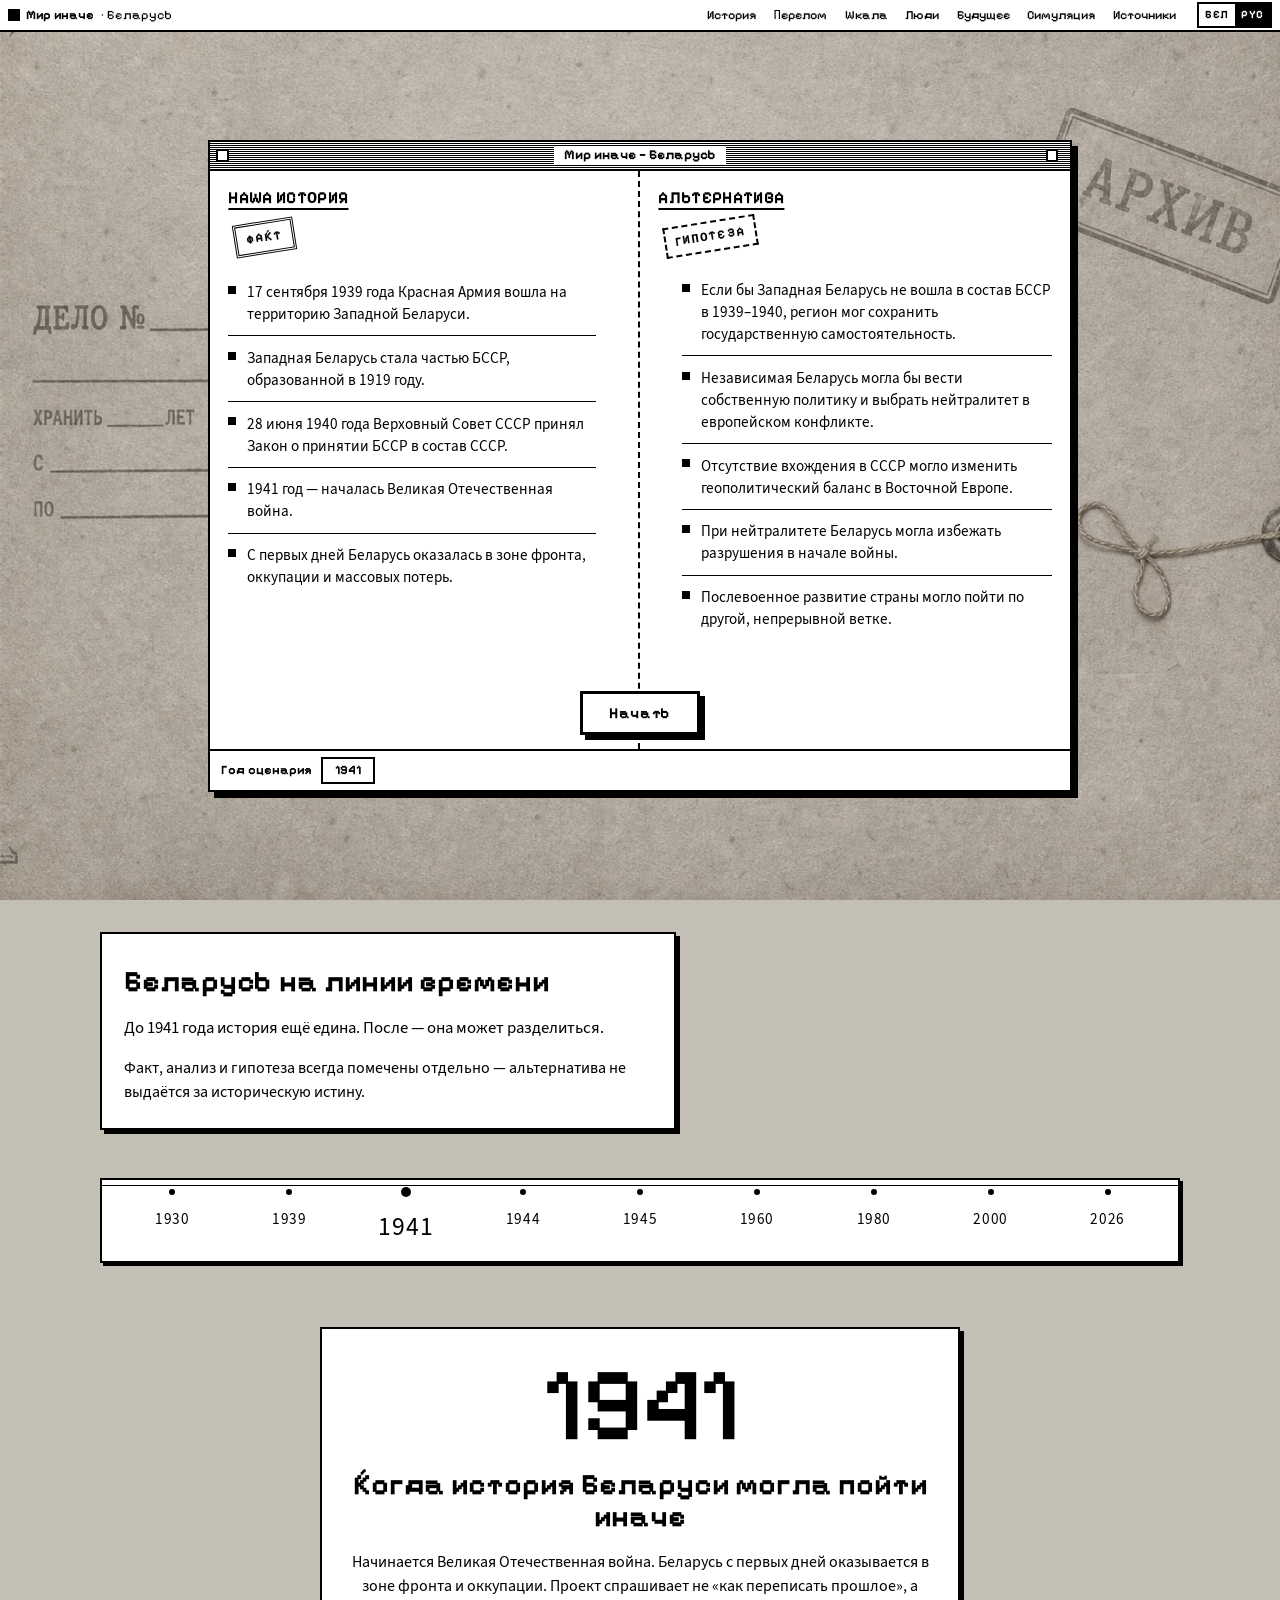
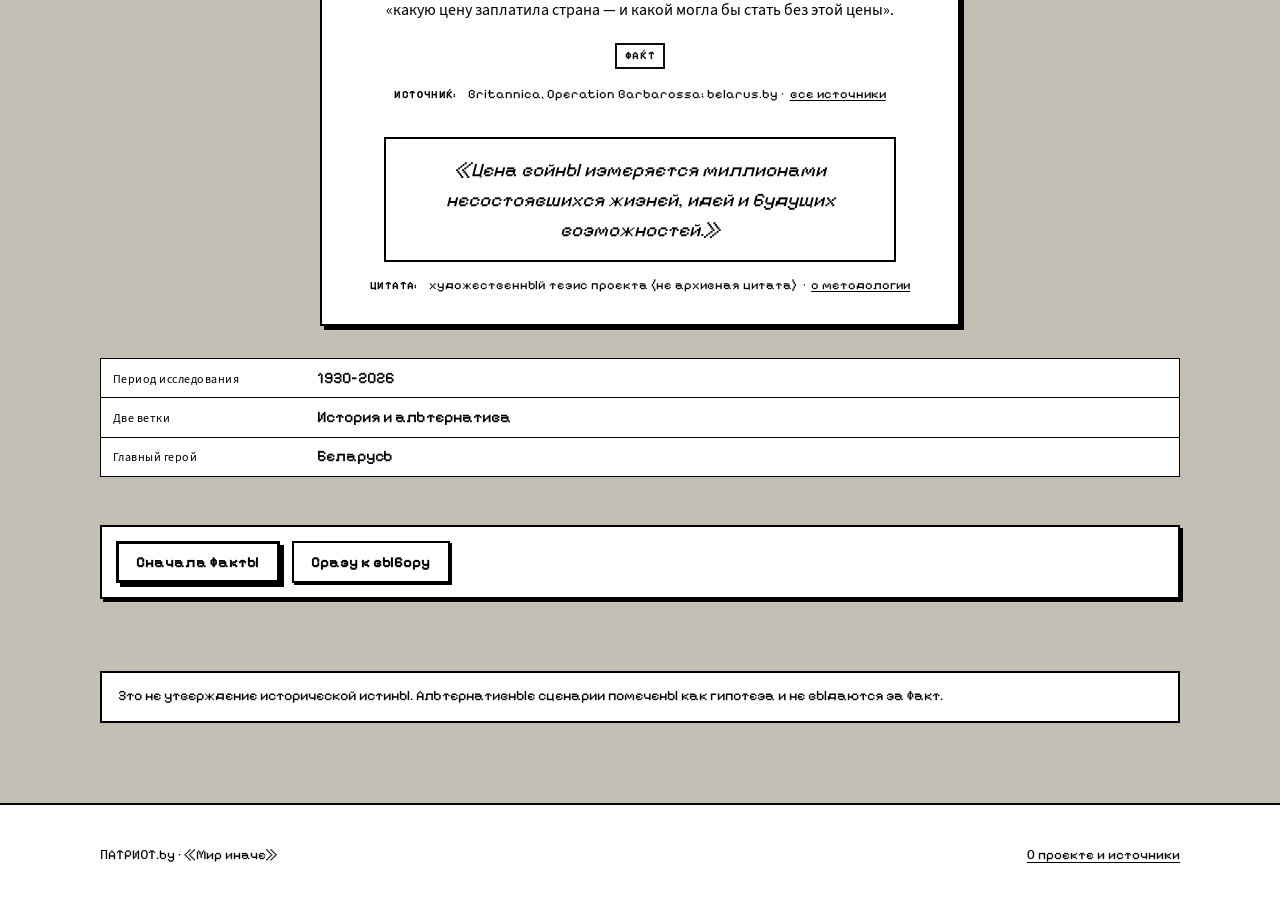
==== commit d437ea4a: "Add archive folder background and UI updates" ====
--- a/index.html
+++ b/index.html
@@ -4,69 +4,146 @@
   <meta charset="UTF-8">
   <meta name="viewport" content="width=device-width, initial-scale=1.0">
   <meta name="google" content="notranslate">
-  <script>document.documentElement.lang=(function(){try{localStorage.removeItem("siteLang")}catch(e){}var l=localStorage.getItem("patriotLang");return l==="be"?"be":"ru"})();</script>
+  <script>
+    (function () {
+      try { localStorage.removeItem("siteLang"); } catch (e) {}
+      var lang = localStorage.getItem("patriotLang");
+      document.documentElement.lang = lang === "be" ? "be" : "ru";
+    })();
+  </script>
   <title data-i18n-be="Свет інакш — Беларусь" data-i18n-ru="Мир иначе — Беларусь">Мир иначе — Беларусь</title>
-  <meta name="description" data-i18n-be="Інтэрактыўны праект пра альтэрнатыўную гісторыю Беларусі: што было б, калі б катастрофу Вялікай Айчыннай вайны ўдалося прадухіліць." data-i18n-ru="Интерактивный проект об альтернативной истории Беларуси: что было бы, если бы катастрофу Великой Отечественной войны удалось предотвратить." content="Інтэрактыўны праект пра альтэрнатыўную гісторыю Беларусі.">
-  <link rel="icon" href="media/favicon.svg?v=20260830g" type="image/svg+xml">
+  <meta name="description" data-i18n-be="Інтэрактыўны праект пра альтэрнатыўную гісторыю Беларусі." data-i18n-ru="Интерактивный проект об альтернативной истории Беларуси." content="Интерактивный проект об альтернативной истории Беларуси.">
+  <link rel="icon" href="media/favicon.svg" type="image/svg+xml">
   <meta property="og:type" content="website">
-  <meta property="og:locale" content="be_BY">
   <meta property="og:title" content="Мир иначе — Беларусь">
   <meta property="og:description" content="Интерактивный проект для ПАТРИОТ.by">
-  <meta property="og:image" content="media/og-image.png">
-  <meta name="twitter:card" content="summary_large_image">
-  <link rel="stylesheet" href="css/reset.css?v=20260830g">
-  <link rel="stylesheet" href="css/variables.css?v=20260830g">
-  <link rel="stylesheet" href="css/global.css?v=20260830g">
-  <link rel="stylesheet" href="css/components.css?v=20260830g">
-  <link rel="stylesheet" href="css/pages.css?v=20260830g">
-  <link rel="stylesheet" href="css/animations.css?v=20260830g">
-  <link rel="stylesheet" href="css/responsive.css?v=20260830g">
+  <meta property="og:image" content="media/favicon.svg">
+
+  <link rel="stylesheet" href="fonts/local.css">
+  <link rel="stylesheet" href="css/reset.css">
+  <link rel="stylesheet" href="css/variables.css">
+  <link rel="stylesheet" href="css/global.css">
+  <link rel="stylesheet" href="css/components.css">
+  <link rel="stylesheet" href="css/onebit.css">
+  <link rel="stylesheet" href="css/pages.css">
+  <link rel="stylesheet" href="css/hero.css">
+  <link rel="stylesheet" href="css/animations.css">
+  <link rel="stylesheet" href="css/responsive.css">
 </head>
-<body>
+<body class="page-index">
   <div data-app-chrome></div>
 
   <main id="main">
+    <!-- Первый экран: картинка из Impeccable + кликабельные зоны -->
     <section class="hero" aria-label="Hero">
-      <div class="hero__bg" aria-hidden="true"></div>
-      <div class="hero__shell">
-        <div class="hero__content">
-          <p class="brand-mark">Беларусь</p>
-          <h1 class="display display--xl hero__title">
-            <span data-lang="be">Свет інакш</span>
-            <span data-lang="ru">Мир иначе</span>
+      <div class="hero__window mac-window">
+        <div class="mac-window__titlebar">
+          <span class="mac-window__box" aria-hidden="true"></span>
+          <h1 class="mac-window__title">
+            <span data-lang="be">Свет інакш — Беларусь</span>
+            <span data-lang="ru">Мир иначе — Беларусь</span>
           </h1>
-          <p class="lead">
-            <span data-lang="be">Што стала б са краінай, калі б 1941 год склаўся інакш?</span>
-            <span data-lang="ru">Что стало бы со страной, если бы 1941 год сложился иначе?</span>
-          </p>
-          <div class="hero__actions">
-            <a class="btn btn--primary" href="#intro" data-i18n-be="Пачаць" data-i18n-ru="Начать">Пачаць</a>
-            <a class="btn btn--ghost" href="turning-point.html" data-i18n-be="Да пункта пералому" data-i18n-ru="К точке перелома">Да пункта пералому</a>
-          </div>
-        </div>
-        <p class="hero__scroll"><span data-lang="be">Далей</span><span data-lang="ru">Дальше</span></p>
+          <span class="mac-window__box" aria-hidden="true"></span>
+        </div>
+
+        <div class="mac-window__body">
+          <div class="mac-window__pane mac-window__pane--left">
+            <h2 class="mac-window__pane-title">
+              <span data-lang="be">Наша гісторыя</span>
+              <span data-lang="ru">Наша история</span>
+            </h2>
+            <span class="mac-stamp">
+              <span data-lang="be">Факт</span>
+              <span data-lang="ru">Факт</span>
+            </span>
+            <ul class="mac-list">
+              <li>
+                <span data-lang="be">17 верасня 1939 года Чырвоная Армія ўвайшла на тэрыторыю Заходняй Беларусі.</span>
+                <span data-lang="ru">17 сентября 1939 года Красная Армия вошла на территорию Западной Беларуси.</span>
+              </li>
+              <li>
+                <span data-lang="be">Заходняя Беларусь стала часткай БССР, утворанай у 1919 годзе.</span>
+                <span data-lang="ru">Западная Беларусь стала частью БССР, образованной в 1919 году.</span>
+              </li>
+              <li>
+                <span data-lang="be">28 чэрвеня 1940 года Вярхоўны Савет СССР прыняў Закон аб прыняцці БССР у склад СССР.</span>
+                <span data-lang="ru">28 июня 1940 года Верховный Совет СССР принял Закон о принятии БССР в состав СССР.</span>
+              </li>
+              <li>
+                <span data-lang="be">1941 год — пачалася Вялікая Айчынная вайна.</span>
+                <span data-lang="ru">1941 год — началась Великая Отечественная война.</span>
+              </li>
+              <li>
+                <span data-lang="be">З першых дзён Беларусь апынулася ў зоне фронту, акупацыі і масавых страт.</span>
+                <span data-lang="ru">С первых дней Беларусь оказалась в зоне фронта, оккупации и массовых потерь.</span>
+              </li>
+            </ul>
+          </div>
+
+          <div class="mac-window__pane">
+            <h2 class="mac-window__pane-title">
+              <span data-lang="be">Альтэрнатыва</span>
+              <span data-lang="ru">Альтернатива</span>
+            </h2>
+            <span class="mac-stamp mac-stamp--dashed">
+              <span data-lang="be">Гіпотэза</span>
+              <span data-lang="ru">Гипотеза</span>
+            </span>
+            <ul class="mac-list">
+              <li>
+                <span data-lang="be">Калі б Заходняя Беларусь не ўвайшла ў склад БССР у 1939–1940, рэгіён мог захаваць дзяржаўную самастойнасць.</span>
+                <span data-lang="ru">Если бы Западная Беларусь не вошла в состав БССР в 1939–1940, регион мог сохранить государственную самостоятельность.</span>
+              </li>
+              <li>
+                <span data-lang="be">Незалежная Беларусь магла б весці ўласную палітыку і абраць нейтралітэт у еўрапейскім канфлікце.</span>
+                <span data-lang="ru">Независимая Беларусь могла бы вести собственную политику и выбрать нейтралитет в европейском конфликте.</span>
+              </li>
+              <li>
+                <span data-lang="be">Адсутнасць уваходжання ў СССР магла змяніць геапалітычны баланс ва Усходняй Еўропе.</span>
+                <span data-lang="ru">Отсутствие вхождения в СССР могло изменить геополитический баланс в Восточной Европе.</span>
+              </li>
+              <li>
+                <span data-lang="be">Пры нейтралітэце Беларусь магла пазбегнуць разбурэння напачатку вайны.</span>
+                <span data-lang="ru">При нейтралитете Беларусь могла избежать разрушения в начале войны.</span>
+              </li>
+              <li>
+                <span data-lang="be">Пасляваеннае развіццё краіны магло пайсі па іншай, бесперапыннай галіне.</span>
+                <span data-lang="ru">Послевоенное развитие страны могло пойти по другой, непрерывной ветке.</span>
+              </li>
+            </ul>
+          </div>
+
+          <div class="hero__cta mac-window__cta">
+            <a class="btn btn--primary" href="#intro" data-i18n-be="Пачаць" data-i18n-ru="Начать">Начать</a>
+          </div>
+        </div>
+
+        <div class="mac-window__status">
+          <span data-lang="be">Год сцэнарыя</span>
+          <span data-lang="ru">Год сценария</span>
+          <input class="mac-year-field" type="text" value="1941" readonly aria-label="1941">
+        </div>
       </div>
     </section>
 
     <section class="intro-timeline section" id="intro">
       <div class="container intro-layout">
         <div class="intro-layout__copy">
-          <p class="eyebrow reveal"><span data-lang="be">Уступ</span><span data-lang="ru">Вступление</span></p>
-          <h2 class="display display--md reveal reveal-delay-1" style="margin:0.75rem 0 1rem;">
+          <h2 class="display display--md" style="margin:0.75rem 0 1rem;">
             <span data-lang="be">Беларусь на лініі часу</span>
             <span data-lang="ru">Беларусь на линии времени</span>
           </h2>
-          <p class="lead reveal reveal-delay-2">
+          <p class="lead">
             <span data-lang="be">Да 1941 года гісторыя яшчэ адзіная. Пасля — яна можа падзяліцца.</span>
             <span data-lang="ru">До 1941 года история ещё едина. После — она может разделиться.</span>
           </p>
-          <p class="body-text reveal reveal-delay-2" style="margin-top:1rem;">
+          <p class="body-text" style="margin-top:1rem;">
             <span data-lang="be">Факт, аналіз і гіпотэза заўсёды пазначаны асобна — альтэрнатыва не выдаецца за гістарычную праўду.</span>
             <span data-lang="ru">Факт, анализ и гипотеза всегда помечены отдельно — альтернатива не выдаётся за историческую истину.</span>
           </p>
         </div>
 
-        <div class="intro-timeline__track reveal reveal-delay-3" aria-label="Years">
+        <div class="intro-timeline__track" aria-label="Years">
           <div class="intro-year"><div class="intro-year__label">1930</div></div>
           <div class="intro-year"><div class="intro-year__label">1939</div></div>
           <div class="intro-year is-pivot"><div class="intro-year__label">1941</div></div>
@@ -78,12 +155,8 @@
           <div class="intro-year"><div class="intro-year__label">2026</div></div>
         </div>
 
-        <div class="pivot-card reveal">
+        <div class="pivot-card">
           <div class="pivot-card__date">1941</div>
-          <p class="eyebrow">
-            <span data-lang="be">Пункт пералому · Вялікая Айчынная</span>
-            <span data-lang="ru">Точка перелома · Великая Отечественная</span>
-          </p>
           <h3 class="display display--md" style="margin:0.75rem 0;">
             <span data-lang="be">Калі гісторыя Беларусі магла пайсіці інакш</span>
             <span data-lang="ru">Когда история Беларуси могла пойти иначе</span>
@@ -93,51 +166,78 @@
             <span data-lang="ru">Начинается Великая Отечественная война. Беларусь с первых дней оказывается в зоне фронта и оккупации. Проект спрашивает не «как переписать прошлое», а «какую цену заплатила страна — и какой могла бы стать без этой цены».</span>
           </p>
           <div style="margin-top:1.25rem;">
-            <span class="tag tag--fact"><span data-lang="be">Факт</span><span data-lang="ru">Факт</span></span>
+            <span class="tag tag--fact">
+              <span data-lang="be">Факт</span>
+              <span data-lang="ru">Факт</span>
+            </span>
           </div>
           <p class="source-cite" style="margin-top:1rem;justify-content:center;text-align:center;">
-            <span class="source-cite__label"><span data-lang="be">Крыніца:</span><span data-lang="ru">Источник:</span></span>
+            <span class="source-cite__label">
+              <span data-lang="be">Крыніца:</span>
+              <span data-lang="ru">Источник:</span>
+            </span>
             Britannica, Operation Barbarossa; belarus.by ·
-            <a href="sources.html"><span data-lang="be">усе крыніцы</span><span data-lang="ru">все источники</span></a>
+            <a href="sources.html">
+              <span data-lang="be">усе крыніцы</span>
+              <span data-lang="ru">все источники</span>
+            </a>
           </p>
           <blockquote class="quote-block">
             <span data-lang="be">«Цана вайны вымяраецца мільёнамі няздзейсненых жыццяў, ідэй і будучых магчымасцяў.»</span>
             <span data-lang="ru">«Цена войны измеряется миллионами несостоявшихся жизней, идей и будущих возможностей.»</span>
           </blockquote>
           <p class="source-cite" style="justify-content:center;text-align:center;">
-            <span class="source-cite__label"><span data-lang="be">Цытата:</span><span data-lang="ru">Цитата:</span></span>
+            <span class="source-cite__label">
+              <span data-lang="be">Цытата:</span>
+              <span data-lang="ru">Цитата:</span>
+            </span>
             <span data-lang="be">мастацкі тэзіс праекта (не архіўная цытата)</span>
             <span data-lang="ru">художественный тезис проекта (не архивная цитата)</span>
             ·
-            <a href="sources.html#about"><span data-lang="be">пра метадалогію</span><span data-lang="ru">о методологии</span></a>
+            <a href="sources.html#about">
+              <span data-lang="be">пра метадалогію</span>
+              <span data-lang="ru">о методологии</span>
+            </a>
           </p>
         </div>
 
         <dl class="pivot-stats">
-          <div class="pivot-stat reveal">
-            <dt class="pivot-stat__label"><span data-lang="be">Перыяд даследавання</span><span data-lang="ru">Период исследования</span></dt>
-            <dd class="pivot-stat__value">1941–2026</dd>
-          </div>
-          <div class="pivot-stat reveal reveal-delay-1">
-            <dt class="pivot-stat__label"><span data-lang="be">Дзве галіны</span><span data-lang="ru">Две ветки</span></dt>
-            <dd class="pivot-stat__value"><span data-lang="be">Гісторыя і альтэрнатыва</span><span data-lang="ru">История и альтернатива</span></dd>
-          </div>
-          <div class="pivot-stat reveal reveal-delay-2">
-            <dt class="pivot-stat__label"><span data-lang="be">Галоўны герой</span><span data-lang="ru">Главный герой</span></dt>
+          <div class="pivot-stat">
+            <dt class="pivot-stat__label">
+              <span data-lang="be">Перыяд даследавання</span>
+              <span data-lang="ru">Период исследования</span>
+            </dt>
+            <dd class="pivot-stat__value">1930–2026</dd>
+          </div>
+          <div class="pivot-stat">
+            <dt class="pivot-stat__label">
+              <span data-lang="be">Дзве галіны</span>
+              <span data-lang="ru">Две ветки</span>
+            </dt>
+            <dd class="pivot-stat__value">
+              <span data-lang="be">Гісторыя і альтэрнатыва</span>
+              <span data-lang="ru">История и альтернатива</span>
+            </dd>
+          </div>
+          <div class="pivot-stat">
+            <dt class="pivot-stat__label">
+              <span data-lang="be">Галоўны герой</span>
+              <span data-lang="ru">Главный герой</span>
+            </dt>
             <dd class="pivot-stat__value">Беларусь</dd>
           </div>
         </dl>
 
         <div class="intro-cta">
-          <a class="btn btn--primary" href="history.html" data-i18n-be="Спачатку факты" data-i18n-ru="Сначала факты">Спачатку факты</a>
-          <a class="btn btn--ghost" href="turning-point.html" data-i18n-be="Адразу да выбару" data-i18n-ru="Сразу к выбору">Адразу да выбару</a>
+          <a class="btn btn--primary" href="history.html" data-i18n-be="Спачатку факты" data-i18n-ru="Сначала факты">Сначала факты</a>
+          <a class="btn btn--ghost" href="turning-point.html" data-i18n-be="Адразу да выбару" data-i18n-ru="Сразу к выбору">Сразу к выбору</a>
         </div>
       </div>
     </section>
 
     <section class="section section--tight" style="padding-top:0;">
       <div class="container">
-        <div class="disclaimer reveal">
+        <div class="disclaimer">
           <span data-lang="be">Гэта не сцвярджэнне гістарычнай праўды. Альтэрнатыўныя сцэнарыі пазначаны як гіпотэза і не выдаюцца за факт.</span>
           <span data-lang="ru">Это не утверждение исторической истины. Альтернативные сценарии помечены как гипотеза и не выдаются за факт.</span>
         </div>
@@ -148,12 +248,17 @@
   <footer class="site-footer">
     <div class="container site-footer__inner">
       <p>ПАТРИОТ.by · <span data-lang="be">«Свет інакш»</span><span data-lang="ru">«Мир иначе»</span></p>
-      <p><a href="sources.html"><span data-lang="be">Пра праект і крыніцы</span><span data-lang="ru">О проекте и источники</span></a></p>
+      <p>
+        <a href="sources.html">
+          <span data-lang="be">Пра праект і крыніцы</span>
+          <span data-lang="ru">О проекте и источники</span>
+        </a>
+      </p>
     </div>
   </footer>
 
-  <script src="js/i18n.js?v=20260830g"></script>
-  <script src="js/app.js?v=20260830g"></script>
-  <script src="js/animations.js?v=20260830g"></script>
+  <script src="js/i18n.js"></script>
+  <script src="js/app.js"></script>
+  <script src="js/animations.js"></script>
 </body>
 </html>
--- a/fonts/local.css
+++ b/fonts/local.css
@@ -0,0 +1,23 @@
+@font-face {
+  font-family: "Pixelify Sans";
+  font-style: normal;
+  font-weight: 400 700;
+  font-display: swap;
+  src: url("PixelifySans.ttf") format("truetype");
+}
+
+@font-face {
+  font-family: "Source Sans 3";
+  font-style: normal;
+  font-weight: 400;
+  font-display: swap;
+  src: url("SourceSans3-Regular.ttf") format("truetype");
+}
+
+@font-face {
+  font-family: "Source Sans 3";
+  font-style: normal;
+  font-weight: 700;
+  font-display: swap;
+  src: url("SourceSans3-Bold.ttf") format("truetype");
+}
--- a/css/variables.css
+++ b/css/variables.css
@@ -1,53 +1,63 @@
 :root {
-  /* Editorial archive — soft dusk ink, never pure black/white */
-  --bg-darker: #14161a;
-  --bg-dark: #17191e;
-  --bg-light: #eceae4;
-  --surface: #f7f5f0;
-  --surface-dark: #22262d;
-  --surface-elevated: #2b3038;
+  /* Early one-bit desktop — ink & paper only; dither stands in for gray */
+  --ink: #000000;
+  --paper: #ffffff;
+  --dither-25: url("data:image/svg+xml,%3Csvg xmlns='http://www.w3.org/2000/svg' width='4' height='4'%3E%3Crect width='4' height='4' fill='%23fff'/%3E%3Crect width='1' height='1' fill='%23000'/%3E%3C/svg%3E");
+  --dither-50: url("data:image/svg+xml,%3Csvg xmlns='http://www.w3.org/2000/svg' width='2' height='2'%3E%3Crect width='2' height='2' fill='%23fff'/%3E%3Crect width='1' height='1' fill='%23000'/%3E%3Crect x='1' y='1' width='1' height='1' fill='%23000'/%3E%3C/svg%3E");
+  --dither-75: url("data:image/svg+xml,%3Csvg xmlns='http://www.w3.org/2000/svg' width='4' height='4'%3E%3Crect width='4' height='4' fill='%23000'/%3E%3Crect width='1' height='1' fill='%23fff'/%3E%3C/svg%3E");
+  /* Archival folder field — photo texture; UI text stays on paper plates */
+  --archive-bg: url("../media/bg/archive-folder.jpg");
+  --archive-fallback: #c4bfb4;
 
-  --text-primary: #e8e6e1;
-  --text-dark: #1c1a17;
-  --text-muted: #7d7972;
-  --text-muted-light: #b5b0a8;
-  --text-body: #aea9a1;
+  --bg-darker: #000000;
+  --bg-dark: #ffffff;
+  --bg-light: #ffffff;
+  --surface: #ffffff;
+  --surface-dark: #ffffff;
+  --surface-elevated: #ffffff;
 
-  /* Desaturated semantic hues — easy on dark canvas */
-  --history: #a86b64;
-  --history-soft: rgba(168, 107, 100, 0.12);
-  --alternative: #6a8f78;
-  --alternative-soft: rgba(106, 143, 120, 0.12);
+  --text-primary: #000000;
+  --text-dark: #000000;
+  --text-muted: #000000;
+  --text-muted-light: #000000;
+  --text-body: #000000;
 
-  --accent: #c4a574;
-  --accent-soft: rgba(196, 165, 116, 0.12);
-  --accent-strong: #d4b88a;
+  --history: #000000;
+  --history-soft: transparent;
+  --alternative: #000000;
+  --alternative-soft: transparent;
 
-  --fact: #7e96b5;
-  --analysis: #b59a5a;
-  --hypothesis: #7a9a92;
+  --accent: #000000;
+  --accent-soft: transparent;
+  --accent-strong: #000000;
 
-  --hairline: rgba(232, 230, 225, 0.08);
-  --hairline-strong: rgba(232, 230, 225, 0.16);
+  --fact: #000000;
+  --analysis: #000000;
+  --hypothesis: #000000;
 
-  --font-display: "Literata", "Times New Roman", serif;
-  --font-serif: "Literata", "Times New Roman", serif;
-  --font-sans: "Onest", system-ui, sans-serif;
+  --hairline: #000000;
+  --hairline-strong: #000000;
+
+  --font-display: "Pixelify Sans", "ChiKareGo", Monaco, monospace;
+  --font-serif: "Source Sans 3", "Narnoor", "Geneva", Geneva, "Lucida Grande", sans-serif;
+  --font-sans: "Source Sans 3", "Narnoor", "Geneva", Geneva, "Lucida Grande", sans-serif;
+  --font-ui: "Pixelify Sans", Monaco, monospace;
 
   --space-xs: 0.5rem;
-  --space-sm: 1rem;
-  --space-md: 1.5rem;
-  --space-lg: 2.5rem;
-  --space-xl: 4.5rem;
-  --space-2xl: 7rem;
+  --space-sm: 0.75rem;
+  --space-md: 1.25rem;
+  --space-lg: 2rem;
+  --space-xl: 3rem;
+  --space-2xl: 4.5rem;
 
-  --nav-height: 4rem;
-  --radius: 4px;
-  --radius-sm: 4px;
-  --radius-pill: 4px;
+  --nav-height: 2rem;
+  --radius: 0;
+  --radius-sm: 0;
+  --radius-pill: 0;
   --max-width: 1080px;
-  --ease: cubic-bezier(0.22, 1, 0.36, 1);
-  --transition: 0.3s var(--ease);
+  --ease: cubic-bezier(0.16, 1, 0.3, 1);
+  --transition: 0.2s ease;
+  --pixel: 2px;
 
-  --grain-opacity: 0.028;
+  --grain-opacity: 0;
 }
--- a/css/global.css
+++ b/css/global.css
@@ -1,32 +1,75 @@
-@import url("https://fonts.googleapis.com/css2?family=Literata:ital,opsz,wght@0,7..72,400;0,7..72,500;0,7..72,600;0,7..72,700;1,7..72,400;1,7..72,500&family=Onest:wght@400;500;600;700&display=swap");
-
 html {
-  color-scheme: dark;
+  color-scheme: light;
 }
 
 body {
   font-family: var(--font-sans);
   font-weight: 400;
-  font-size: 1.0625rem;
-  background: var(--bg-dark);
-  color: var(--text-primary);
+  font-size: 1rem;
+  background-color: var(--archive-fallback);
+  background-image: var(--archive-bg);
+  background-size: cover;
+  background-position: center;
+  background-repeat: no-repeat;
+  background-attachment: fixed;
+  color: var(--ink);
   overflow-x: hidden;
-  line-height: 1.6;
+  line-height: 1.45;
   -webkit-font-smoothing: antialiased;
+  -moz-osx-font-smoothing: grayscale;
+}
+
+/* Pixel UI chrome stays hard-edged; body/prose stay readable */
+.font-ui,
+.logo,
+.nav__link,
+.btn,
+.tag,
+.mac-stamp,
+.mac-window__title,
+.mac-window__pane-title,
+.mac-window__status,
+.display,
+.chain__title,
+.chain__year {
+  -webkit-font-smoothing: none;
+  -moz-osx-font-smoothing: unset;
+}
+
+::selection {
+  background: var(--ink);
+  color: var(--paper);
+}
+
+:focus-visible {
+  outline: 2px solid var(--ink);
+  outline-offset: 2px;
 }
 
 .page-light {
-  background: var(--bg-light);
-  color: var(--text-dark);
+  background-color: var(--archive-fallback);
+  background-image: var(--archive-bg);
+  background-size: cover;
+  background-position: center;
+  background-repeat: no-repeat;
+  background-attachment: fixed;
+  color: var(--ink);
+}
+
+@media (max-width: 768px) {
+  body,
+  .page-light {
+    background-attachment: scroll;
+  }
 }
 
 .container {
-  width: min(100% - 2.5rem, var(--max-width));
+  width: min(100% - 2rem, var(--max-width));
   margin-inline: auto;
 }
 
 .container--wide {
-  width: min(100% - 2.5rem, 1240px);
+  width: min(100% - 2rem, 1240px);
   margin-inline: auto;
 }
 
@@ -39,135 +82,99 @@
 }
 
 .eyebrow {
-  font-family: var(--font-sans);
-  font-size: 0.75rem;
-  font-weight: 500;
-  letter-spacing: 0.14em;
-  text-transform: uppercase;
-  color: var(--accent);
-}
-
-.page-light .eyebrow {
-  color: #8a7358;
+  display: none;
 }
 
 .brand-mark {
-  font-family: var(--font-sans);
-  font-weight: 600;
-  font-size: 0.9rem;
-  letter-spacing: 0.2em;
+  font-family: var(--font-ui);
+  font-weight: 700;
+  font-size: 0.85rem;
+  letter-spacing: 0.08em;
   text-transform: uppercase;
-  color: var(--accent);
-  margin: 0 0 1.5rem;
+  color: var(--ink);
+  margin: 0 0 0.75rem;
 }
 
 .display {
   font-family: var(--font-display);
-  font-weight: 500;
-  line-height: 1.08;
-  letter-spacing: -0.02em;
+  font-weight: 700;
+  line-height: 1.1;
+  letter-spacing: 0;
   text-transform: none;
-  color: var(--text-primary);
+  color: var(--ink);
 }
 
 .display--xl {
-  font-size: clamp(2.75rem, 7.5vw, 5.75rem);
+  font-size: clamp(2rem, 5vw, 3.5rem);
 }
 
 .display--lg {
-  font-size: clamp(2.15rem, 5vw, 3.75rem);
+  font-size: clamp(1.6rem, 3.5vw, 2.5rem);
 }
 
 .display--md {
-  font-size: clamp(1.65rem, 3.2vw, 2.5rem);
+  font-size: clamp(1.25rem, 2.5vw, 1.85rem);
 }
 
 .lead {
-  font-family: var(--font-display);
-  font-size: clamp(1.15rem, 2vw, 1.4rem);
-  font-weight: 400;
-  font-style: italic;
-  line-height: 1.55;
-  letter-spacing: 0;
-  color: var(--text-body);
-  max-width: 36rem;
-}
-
-.page-light .lead {
-  color: #5c574f;
+  font-family: var(--font-sans);
+  font-size: 1.05rem;
+  line-height: 1.5;
+  color: var(--ink);
+  max-width: 42rem;
 }
 
 .body-text {
-  font-family: var(--font-display);
-  font-size: 1.0625rem;
-  line-height: 1.75;
-  letter-spacing: 0;
-  color: var(--text-body);
-  max-width: 40rem;
+  font-family: var(--font-sans);
+  font-size: 1rem;
+  line-height: 1.5;
+  color: var(--ink);
 }
 
-.page-light .body-text {
-  color: #4a463f;
+a {
+  color: var(--ink);
+  text-decoration: underline;
+  text-underline-offset: 3px;
 }
 
-.muted {
-  color: var(--text-muted);
+a:hover {
+  background: var(--ink);
+  color: var(--paper);
+  text-decoration: none;
 }
 
-.sr-only {
-  position: absolute;
-  width: 1px;
-  height: 1px;
-  padding: 0;
-  margin: -1px;
-  overflow: hidden;
-  clip: rect(0, 0, 0, 0);
-  white-space: nowrap;
-  border: 0;
+.site-footer {
+  border-top: 2px solid var(--ink);
+  background: var(--paper);
+  padding: 1.25rem 0;
+  margin-top: var(--space-xl);
+}
+
+.site-footer__inner {
+  display: flex;
+  flex-wrap: wrap;
+  gap: 0.75rem 1.5rem;
+  justify-content: space-between;
+  font-family: var(--font-ui);
+  font-size: 0.85rem;
+}
+
+.disclaimer {
+  border: 2px solid var(--ink);
+  background: var(--paper);
+  padding: 0.85rem 1rem;
+  font-family: var(--font-ui);
+  font-size: 0.9rem;
+}
+
+.journey-progress {
+  display: none;
+}
+
+.journey-progress__bar {
+  display: none;
 }
 
 .grain {
-  pointer-events: none;
-  position: fixed;
-  inset: 0;
-  z-index: 9000;
-  opacity: var(--grain-opacity);
-  background-image: url("data:image/svg+xml,%3Csvg viewBox='0 0 200 200' xmlns='http://www.w3.org/2000/svg'%3E%3Cfilter id='n'%3E%3CfeTurbulence type='fractalNoise' baseFrequency='0.9' numOctaves='3' stitchTiles='stitch'/%3E%3C/filter%3E%3Crect width='100%25' height='100%25' filter='url(%23n)'/%3E%3C/svg%3E");
-  mix-blend-mode: soft-light;
-}
-
-.film-vignette {
   display: none;
 }
-
-main {
-  min-height: 100vh;
-}
-
-:focus-visible {
-  outline: 2px solid var(--accent);
-  outline-offset: 3px;
-}
-
-::selection {
-  background: rgba(196, 165, 116, 0.35);
-  color: var(--text-primary);
-}
-
-.skip-link {
-  position: absolute;
-  left: 1rem;
-  top: -100px;
-  z-index: 10000;
-  padding: 0.75rem 1rem;
-  background: var(--accent);
-  color: var(--bg-darker);
-  font-family: var(--font-sans);
-  font-size: 0.85rem;
-  font-weight: 600;
-  border-radius: var(--radius);
-}
-
-.skip-link:focus {
-  top: 1rem;
-}
--- a/css/components.css
+++ b/css/components.css
@@ -8,15 +8,13 @@
   height: var(--nav-height);
   display: flex;
   align-items: center;
-  background: rgba(23, 25, 30, 0.72);
-  backdrop-filter: blur(16px) saturate(1.1);
-  border-bottom: 1px solid transparent;
-  transition: background var(--transition), border-color var(--transition);
+  background: var(--bg-darker);
+  border-bottom: 1px solid var(--hairline);
+  transition: border-color var(--transition);
 }
 
 .site-header.is-scrolled {
-  background: rgba(20, 22, 26, 0.94);
-  border-bottom-color: var(--hairline);
+  border-bottom-color: var(--hairline-strong);
 }
 
 .site-header__inner {
@@ -79,10 +77,10 @@
   display: inline-flex;
   align-items: center;
   gap: 0.15rem;
-  border: 1px solid var(--hairline);
-  border-radius: 999px;
+  border: 1px solid var(--hairline-strong);
+  border-radius: var(--radius);
   padding: 0.15rem;
-  background: rgba(255, 255, 255, 0.03);
+  background: var(--surface-dark);
 }
 
 .lang-switch__btn {
@@ -92,7 +90,7 @@
   letter-spacing: 0.06em;
   text-transform: uppercase;
   padding: 0.35rem 0.55rem;
-  border-radius: 999px;
+  border-radius: var(--radius-sm);
   color: var(--text-muted);
   background: transparent;
   border: 0;
@@ -114,6 +112,12 @@
 html[lang="be"] [data-lang="ru"],
 html[lang="ru"] [data-lang="be"] {
   display: none !important;
+}
+
+/* SVG <tspan> language swap */
+html[lang="be"] tspan[data-lang="ru"],
+html[lang="ru"] tspan[data-lang="be"] {
+  display: none;
 }
 
 .menu-btn {
@@ -196,17 +200,13 @@
     transform var(--transition);
 }
 
-.btn:hover {
-  transform: translateY(-1px);
-}
-
 .btn:active {
-  transform: translateY(0);
+  opacity: 0.88;
 }
 
 .btn--primary {
   background: var(--accent);
-  color: #1a1712;
+  color: #f5f2eb;
   border-color: var(--accent);
 }
 
@@ -222,14 +222,14 @@
 }
 
 .btn--ghost:hover {
-  border-color: rgba(196, 165, 116, 0.55);
-  color: var(--accent);
+  border-color: var(--accent);
+  color: var(--accent-strong);
   background: var(--accent-soft);
 }
 
 .btn--history {
-  border-color: rgba(168, 107, 100, 0.5);
-  color: #d4a8a3;
+  border-color: var(--history);
+  color: var(--history);
   background: transparent;
 }
 
@@ -241,8 +241,8 @@
 }
 
 .btn--alternative {
-  border-color: rgba(106, 143, 120, 0.5);
-  color: #a8c4b4;
+  border-color: var(--alternative);
+  color: var(--alternative);
   background: transparent;
 }
 
@@ -340,7 +340,7 @@
 /* ——— Panels (borderless-first) ——— */
 .panel {
   background: var(--surface-dark);
-  border: none;
+  border: 1px solid var(--hairline);
   padding: 1.5rem;
   border-radius: var(--radius);
 }
@@ -364,8 +364,8 @@
 }
 
 .panel__text {
-  font-family: var(--font-display);
-  font-size: 1rem;
+  font-family: var(--font-sans);
+  font-size: 0.98rem;
   line-height: 1.7;
   color: var(--text-body);
 }
@@ -382,7 +382,7 @@
   display: grid;
   place-items: center;
   padding: 1.5rem;
-  background: rgba(20, 22, 26, 0.82);
+  background: rgba(24, 21, 18, 0.92);
   opacity: 0;
   visibility: hidden;
   transition: opacity var(--transition), visibility var(--transition);
@@ -480,14 +480,15 @@
 
 /* ——— Disclaimer ——— */
 .disclaimer {
-  border-left: 2px solid var(--accent);
+  border: 1px solid var(--hairline);
+  border-left: 1px solid var(--ink);
   padding: 1.1rem 1.25rem;
-  background: var(--accent-soft);
-  font-family: var(--font-display);
-  font-size: 0.98rem;
+  background: var(--surface-dark);
+  font-family: var(--font-sans);
+  font-size: 0.95rem;
   line-height: 1.65;
   color: var(--text-body);
-  border-radius: 0 var(--radius) var(--radius) 0;
+  border-radius: var(--radius);
 }
 
 .page-light .disclaimer {
@@ -520,17 +521,16 @@
   width: 100%;
   text-align: left;
   padding: 1.2rem 1.3rem;
-  border: 1px solid transparent;
+  border: 1px solid var(--hairline);
   border-radius: var(--radius);
   background: var(--surface-dark);
-  transition: border-color var(--transition), background var(--transition), transform var(--transition);
+  transition: border-color var(--transition), background var(--transition);
 }
 
 .choice:hover,
 .choice.is-selected {
-  border-color: rgba(196, 165, 116, 0.35);
+  border-color: var(--hairline-strong);
   background: var(--surface-elevated);
-  transform: translateY(-1px);
 }
 
 .choice__key {
--- a/css/onebit.css
+++ b/css/onebit.css
@@ -0,0 +1,847 @@
+/* One-bit desktop system — chrome, controls, tags, windows */
+
+.site-header {
+  position: fixed;
+  top: 0;
+  left: 0;
+  right: 0;
+  z-index: 1000;
+  height: var(--nav-height);
+  display: flex;
+  align-items: center;
+  background: var(--paper);
+  border-bottom: 2px solid var(--ink);
+  box-shadow: none;
+}
+
+.site-header.is-scrolled {
+  border-bottom-color: var(--ink);
+}
+
+.site-header__inner {
+  width: 100%;
+  max-width: none;
+  margin: 0;
+  padding: 0 0.5rem;
+  display: flex;
+  align-items: center;
+  justify-content: space-between;
+  gap: 0.75rem;
+  height: 100%;
+}
+
+.logo {
+  font-family: var(--font-ui);
+  font-size: 0.8rem;
+  font-weight: 700;
+  letter-spacing: 0;
+  white-space: nowrap;
+  color: var(--ink);
+  text-decoration: none;
+  display: inline-flex;
+  align-items: center;
+  gap: 0.4rem;
+}
+
+.logo::before {
+  content: "";
+  width: 12px;
+  height: 12px;
+  border: 2px solid var(--ink);
+  background: var(--ink);
+  flex-shrink: 0;
+}
+
+.logo span {
+  color: var(--ink);
+  font-weight: 400;
+}
+
+.logo:hover {
+  background: transparent;
+  color: var(--ink);
+}
+
+.nav {
+  display: flex;
+  align-items: center;
+  gap: 0.75rem;
+  height: 100%;
+}
+
+.nav__links {
+  display: flex;
+  align-items: center;
+  gap: 0;
+  height: 100%;
+}
+
+.nav__link {
+  font-family: var(--font-ui);
+  font-size: 0.78rem;
+  font-weight: 500;
+  letter-spacing: 0;
+  color: var(--ink);
+  text-decoration: none;
+  padding: 0 0.55rem;
+  height: 100%;
+  display: inline-flex;
+  align-items: center;
+  border: 0;
+}
+
+.nav__link:hover,
+.nav__link.is-active {
+  background: var(--ink);
+  color: var(--paper);
+}
+
+.nav__actions {
+  display: flex;
+  align-items: center;
+  gap: 0.35rem;
+}
+
+.lang-switch {
+  display: inline-flex;
+  align-items: center;
+  gap: 0;
+  border: 2px solid var(--ink);
+  border-radius: 0;
+  padding: 0;
+  background: var(--paper);
+}
+
+.lang-switch__btn {
+  font-family: var(--font-ui);
+  font-size: 0.7rem;
+  font-weight: 700;
+  letter-spacing: 0.04em;
+  text-transform: uppercase;
+  padding: 0.15rem 0.4rem;
+  border-radius: 0;
+  color: var(--ink);
+  background: transparent;
+  border: 0;
+  cursor: pointer;
+}
+
+.lang-switch__btn.is-active,
+.lang-switch__btn:hover {
+  background: var(--ink);
+  color: var(--paper);
+}
+
+.menu-btn {
+  width: 28px;
+  height: 22px;
+  border: 2px solid var(--ink);
+  background: var(--paper);
+  cursor: pointer;
+  padding: 0;
+  display: none;
+}
+
+.menu-btn__lines {
+  display: flex;
+  flex-direction: column;
+  gap: 3px;
+  align-items: center;
+  justify-content: center;
+  height: 100%;
+}
+
+.menu-btn__lines span {
+  display: block;
+  width: 14px;
+  height: 2px;
+  background: var(--ink);
+}
+
+.nav-drawer {
+  position: fixed;
+  top: var(--nav-height);
+  right: 0;
+  width: min(100%, 280px);
+  background: var(--paper);
+  border: 2px solid var(--ink);
+  border-top: 0;
+  z-index: 998;
+  display: none;
+  flex-direction: column;
+  padding: 0.5rem;
+}
+
+.nav-drawer.is-open {
+  display: flex;
+}
+
+.nav-drawer a {
+  font-family: var(--font-ui);
+  padding: 0.5rem;
+  text-decoration: none;
+  color: var(--ink);
+}
+
+.nav-drawer a:hover,
+.nav-drawer a.is-active {
+  background: var(--ink);
+  color: var(--paper);
+}
+
+.btn {
+  font-family: var(--font-ui);
+  font-size: 0.95rem;
+  font-weight: 700;
+  letter-spacing: 0;
+  border-radius: 0;
+  border: 2px solid var(--ink);
+  background: var(--paper);
+  color: var(--ink);
+  padding: 0.45rem 1.1rem;
+  cursor: pointer;
+  text-decoration: none;
+  display: inline-flex;
+  align-items: center;
+  justify-content: center;
+  box-shadow: 3px 3px 0 var(--ink);
+  image-rendering: pixelated;
+}
+
+.btn:hover {
+  background: var(--ink);
+  color: var(--paper);
+  text-decoration: none;
+}
+
+.btn:active {
+  box-shadow: 0 0 0 var(--ink);
+  transform: translate(2px, 2px);
+}
+
+.btn--primary {
+  background: var(--paper);
+  color: var(--ink);
+  border-width: 3px;
+  box-shadow: 4px 4px 0 var(--ink);
+}
+
+.btn--ghost {
+  box-shadow: 2px 2px 0 var(--ink);
+}
+
+.btn--primary:hover,
+.btn--ghost:hover {
+  background: var(--ink);
+  color: var(--paper);
+}
+
+.tag {
+  font-family: var(--font-ui);
+  font-size: 0.7rem;
+  font-weight: 700;
+  letter-spacing: 0.06em;
+  text-transform: uppercase;
+  border: 2px solid var(--ink);
+  border-radius: 0;
+  padding: 0.2rem 0.45rem;
+  background: var(--paper);
+  color: var(--ink);
+  display: inline-block;
+}
+
+.tag--fact,
+.tag--analysis,
+.tag--hypothesis {
+  background: var(--paper);
+  color: var(--ink);
+  border-style: solid;
+}
+
+.tag--hypothesis {
+  border-style: dashed;
+}
+
+.source-cite {
+  font-family: var(--font-ui);
+  font-size: 0.8rem;
+  color: var(--ink);
+  display: flex;
+  flex-wrap: wrap;
+  gap: 0.35rem;
+  align-items: baseline;
+}
+
+/* Citations sitting outside panels must not float on the archive photo */
+.page-shell .container > .source-cite,
+.page-shell .container > .disclaimer + .source-cite {
+  margin-top: 1rem;
+  padding: 0.65rem 0.85rem;
+  background: var(--paper);
+  border: 2px solid var(--ink);
+  box-shadow: 2px 2px 0 var(--ink);
+}
+
+.source-cite__label {
+  font-weight: 700;
+}
+
+.quote-block {
+  border: 2px solid var(--ink);
+  background: var(--paper);
+  padding: 1rem 1.25rem;
+  font-family: var(--font-sans);
+  margin: 1.25rem 0 0;
+}
+
+.modal {
+  position: fixed;
+  inset: 0;
+  z-index: 2000;
+  display: flex;
+  align-items: center;
+  justify-content: center;
+  padding: 1rem;
+  background-color: transparent;
+  background-image: var(--dither-75);
+  background-size: 4px 4px;
+  opacity: 0;
+  visibility: hidden;
+  pointer-events: none;
+  transition:
+    opacity 0.28s cubic-bezier(0.16, 1, 0.3, 1),
+    visibility 0.28s;
+}
+
+.modal.is-open {
+  opacity: 1;
+  visibility: visible;
+  pointer-events: auto;
+}
+
+.modal__dialog {
+  background: var(--paper);
+  border: 2px solid var(--ink);
+  box-shadow: 6px 6px 0 var(--ink);
+  max-width: 560px;
+  width: 100%;
+  max-height: min(85vh, 640px);
+  overflow: auto;
+  padding: 1.25rem;
+  position: relative;
+  color: var(--ink);
+  -webkit-font-smoothing: antialiased;
+  -moz-osx-font-smoothing: grayscale;
+  transform: translateY(12px);
+  transition: transform 0.32s cubic-bezier(0.16, 1, 0.3, 1);
+}
+
+.modal.is-open .modal__dialog {
+  transform: none;
+}
+
+.modal__close {
+  position: absolute;
+  top: 0.4rem;
+  right: 0.4rem;
+  width: 1.5rem;
+  height: 1.5rem;
+  border: 2px solid var(--ink);
+  background: var(--paper);
+  cursor: pointer;
+  font-family: var(--font-ui);
+  line-height: 1;
+}
+
+.skip-link {
+  position: absolute;
+  left: -999px;
+  top: 0;
+  background: var(--paper);
+  color: var(--ink);
+  border: 2px solid var(--ink);
+  padding: 0.5rem;
+  z-index: 3000;
+}
+
+.skip-link:focus {
+  left: 0.5rem;
+  top: 0.5rem;
+}
+
+/* Desktop window primitives (non-hero panels) */
+.panel.mac-window,
+.card.mac-window {
+  background: var(--paper);
+  border: 2px solid var(--ink);
+  box-shadow: 4px 4px 0 var(--ink);
+  display: flex;
+  flex-direction: column;
+  min-height: 0;
+}
+
+.mac-window__titlebar {
+  display: grid;
+  grid-template-columns: 1.25rem 1fr 1.25rem;
+  align-items: center;
+  gap: 0.35rem;
+  border-bottom: 2px solid var(--ink);
+  background: repeating-linear-gradient(
+    to bottom,
+    var(--paper) 0 2px,
+    var(--ink) 2px 3px,
+    var(--paper) 3px 5px
+  );
+  padding: 0.2rem 0.35rem;
+  min-height: 1.6rem;
+}
+
+.mac-window__title {
+  font-family: var(--font-ui);
+  font-size: 0.85rem;
+  font-weight: 700;
+  text-align: center;
+  background: var(--paper);
+  padding: 0 0.5rem;
+  justify-self: center;
+  white-space: nowrap;
+}
+
+.mac-window__box {
+  width: 0.85rem;
+  height: 0.85rem;
+  border: 2px solid var(--ink);
+  background: var(--paper);
+}
+
+.mac-window__body {
+  flex: 1;
+  display: grid;
+  grid-template-columns: 1fr 1fr;
+  min-height: 0;
+  position: relative;
+}
+
+.mac-window__pane {
+  padding: 1rem 1.1rem 3.5rem;
+  overflow: auto;
+}
+
+.mac-window__pane--left {
+  border-right: 2px dashed var(--ink);
+}
+
+.mac-window__pane-title {
+  font-family: var(--font-ui);
+  font-size: 1rem;
+  font-weight: 700;
+  text-transform: uppercase;
+  text-decoration: underline;
+  text-underline-offset: 4px;
+  margin: 0 0 0.75rem;
+}
+
+.mac-stamp {
+  display: inline-block;
+  border: 2px solid var(--ink);
+  font-family: var(--font-ui);
+  font-size: 0.75rem;
+  font-weight: 700;
+  letter-spacing: 0.08em;
+  text-transform: uppercase;
+  padding: 0.25rem 0.5rem;
+  transform: rotate(-8deg);
+  margin: 0 0 0.85rem 0.5rem;
+  background: var(--paper);
+}
+
+.mac-stamp--dashed {
+  border-style: dashed;
+}
+
+.mac-list {
+  margin: 0;
+  padding-left: 1.1rem;
+  font-family: var(--font-sans);
+  font-size: 0.95rem;
+  line-height: 1.45;
+}
+
+.mac-list li + li {
+  margin-top: 0.45rem;
+}
+
+.mac-window__cta {
+  position: absolute;
+  left: 50%;
+  bottom: 2.75rem;
+  transform: translateX(-50%);
+  z-index: 2;
+}
+
+.mac-window__status {
+  display: flex;
+  align-items: center;
+  gap: 0.5rem;
+  border-top: 2px solid var(--ink);
+  padding: 0.35rem 0.6rem;
+  font-family: var(--font-ui);
+  font-size: 0.8rem;
+  background: var(--paper);
+}
+
+.mac-window__status input,
+.mac-year-field {
+  border: 2px solid var(--ink);
+  background: var(--paper);
+  font-family: var(--font-ui);
+  font-size: 0.8rem;
+  padding: 0.1rem 0.35rem;
+  width: 3.5rem;
+  color: var(--ink);
+}
+
+.desktop-icons-legacy {
+  position: absolute;
+  right: 1.25%;
+  top: 12%;
+  bottom: 8%;
+  width: 8%;
+  display: flex;
+  flex-direction: column;
+  justify-content: space-between;
+  align-items: center;
+  pointer-events: none;
+}
+
+.desktop-icon-legacy {
+  display: flex;
+  flex-direction: column;
+  align-items: center;
+  gap: 0.25rem;
+  font-family: var(--font-ui);
+  font-size: 0.65rem;
+  text-align: center;
+  color: var(--ink);
+  width: 100%;
+}
+
+.desktop-icon-legacy svg {
+  width: 40px;
+  height: 40px;
+  overflow: visible;
+}
+
+.reality-switch,
+.card,
+.panel {
+  border: 2px solid var(--ink);
+  border-radius: 0;
+  background: var(--paper);
+  box-shadow: 3px 3px 0 var(--ink);
+}
+
+/* Override legacy dark disclaimer (black-on-black after one-bit tokens) */
+.disclaimer,
+.page-light .disclaimer {
+  border: 2px solid var(--ink);
+  border-radius: 0;
+  background: var(--paper);
+  color: var(--ink);
+  font-family: var(--font-ui);
+  font-size: 0.9rem;
+  line-height: 1.45;
+  padding: 0.85rem 1rem;
+}
+
+/* ——— Sitewide legibility: paper surfaces, ink text, no black-on-black ——— */
+.muted,
+.lead,
+.body-text,
+.panel__text,
+.panel__title,
+.page-hero,
+.page-hero .lead,
+.page-hero .display,
+.source-cite,
+.source-cite a,
+.stat-block__label,
+.stat-block__value,
+.year-pill,
+.year-pill small,
+.timeline-event,
+.timeline-event__year,
+.timeline-event__title,
+.timeline-detail,
+.compare__text,
+.compare__label,
+.compare__year,
+.life-event__year,
+.life-event__text,
+.person-portrait__credit,
+.person-portrait__note,
+.city-stage__caption,
+.city-tab,
+.filter-btn,
+.source-card,
+.source-card__title,
+.source-card__meta,
+.source-card__used,
+.turning-path__title,
+.turning-path__text,
+.choice__key,
+.choice__title,
+.choice__text,
+.fork-diagram,
+.meter__label {
+  color: var(--ink);
+}
+
+.panel,
+.card,
+.choice,
+.turning-path,
+.life-path,
+.source-card,
+.city-tab,
+.filter-btn,
+.city-stage,
+.timeline-detail.panel,
+.compare__side,
+.person-portrait__caption,
+.stat-block,
+.sim-scene,
+.sim-result {
+  background: var(--paper);
+  color: var(--ink);
+  border-color: var(--ink);
+}
+
+.reality-switch {
+  display: inline-flex;
+  gap: 0;
+  padding: 0;
+  background: var(--paper);
+  border: 2px solid var(--ink);
+  box-shadow: 3px 3px 0 var(--ink);
+  overflow: hidden;
+}
+
+.reality-switch__btn {
+  margin: 0;
+  border: 0;
+  border-radius: 0;
+  background: var(--paper);
+  color: var(--ink);
+  font-family: var(--font-ui);
+  font-size: 0.78rem;
+  font-weight: 700;
+  letter-spacing: 0.04em;
+  text-transform: uppercase;
+  padding: 0.55rem 1rem;
+}
+
+.reality-switch__btn:hover,
+.reality-switch__btn.is-active,
+.reality-switch__btn[data-reality="historical"].is-active,
+.reality-switch__btn[data-reality="alternative"].is-active {
+  background: var(--ink);
+  color: var(--paper);
+}
+
+.timeline-controls {
+  background: var(--paper);
+  border-bottom: 2px solid var(--ink);
+}
+
+.timeline-event {
+  opacity: 1;
+  background: var(--paper);
+  border: 2px solid var(--ink);
+  padding: 0.75rem 0.85rem;
+  margin-bottom: 0.65rem;
+  box-shadow: 2px 2px 0 var(--ink);
+}
+
+.timeline-event.is-active {
+  background: var(--ink);
+  color: var(--paper);
+}
+
+.timeline-event.is-active .timeline-event__year,
+.timeline-event.is-active .timeline-event__title {
+  color: var(--paper);
+}
+
+.timeline-detail {
+  background: var(--paper);
+  border: 2px solid var(--ink);
+  box-shadow: 4px 4px 0 var(--ink);
+  padding: 1.25rem;
+  transition: opacity 0.28s var(--ease), transform 0.28s var(--ease);
+}
+
+.timeline-detail.is-fading {
+  animation: timelineDetailIn 0.32s var(--ease);
+}
+
+.compare {
+  border: 2px solid var(--ink);
+  background: var(--paper);
+  gap: 0;
+}
+
+.compare__side {
+  background: var(--paper);
+  padding: 1.25rem;
+}
+
+.compare__side--history {
+  border-right: 2px dashed var(--ink);
+}
+
+.choice,
+.turning-path {
+  border: 2px solid var(--ink);
+  box-shadow: 3px 3px 0 var(--ink);
+  background: var(--paper);
+  color: var(--ink);
+}
+
+.choice:hover,
+.choice.is-selected,
+.turning-path:hover {
+  background: var(--ink);
+  color: var(--paper);
+  border-color: var(--ink);
+}
+
+.choice:hover .choice__key,
+.choice:hover .choice__title,
+.choice:hover .choice__text,
+.choice.is-selected .choice__key,
+.choice.is-selected .choice__title,
+.choice.is-selected .choice__text,
+.turning-path:hover .turning-path__title,
+.turning-path:hover .turning-path__text,
+.turning-path:hover .turning-path__icon {
+  color: var(--paper);
+}
+
+.choice__text,
+.turning-path__text {
+  font-family: var(--font-sans);
+}
+
+.city-tab,
+.filter-btn {
+  border: 2px solid var(--ink);
+  background: var(--paper);
+  color: var(--ink);
+  box-shadow: 2px 2px 0 var(--ink);
+}
+
+.city-tab:hover,
+.filter-btn:hover,
+.city-tab.is-active,
+.filter-btn.is-active {
+  background: var(--ink);
+  color: var(--paper);
+  border-color: var(--ink);
+}
+
+.city-stage {
+  border: 2px solid var(--ink);
+  background: var(--paper);
+  box-shadow: 4px 4px 0 var(--ink);
+}
+
+.city-skyline {
+  background: var(--paper);
+}
+
+.building {
+  background: var(--ink);
+  border: 2px solid var(--ink);
+}
+
+.city-stage__caption {
+  background: var(--paper);
+  border-top: 0;
+  color: var(--ink);
+}
+
+.life-path,
+.source-card {
+  border: 2px solid var(--ink);
+  background: var(--paper);
+  box-shadow: 3px 3px 0 var(--ink);
+  color: var(--ink);
+}
+
+.life-path--history,
+.life-path--alternative {
+  border-top: 2px solid var(--ink);
+}
+
+.person-portrait,
+.person-portrait__caption {
+  background: var(--paper);
+  border-color: var(--ink);
+  color: var(--ink);
+}
+
+.person-portrait__caption {
+  border-top: 0;
+}
+
+.stat-block {
+  border: 2px solid var(--ink);
+  background: var(--paper);
+  box-shadow: 2px 2px 0 var(--ink);
+  padding: 1rem;
+}
+
+.finale {
+  background: transparent;
+  color: var(--ink);
+}
+
+.finale__line,
+.finale__headline {
+  color: var(--ink);
+  transition: opacity 0.45s var(--ease), transform 0.45s var(--ease);
+}
+
+.sim-result,
+.sim-toolbar {
+  color: var(--ink);
+}
+
+.meter__track {
+  background: var(--paper);
+  border: 2px solid var(--ink);
+  border-radius: 0;
+}
+
+.meter__fill,
+.meter__fill--history,
+.meter__fill--alternative {
+  background: var(--ink);
+}
+
+.page-light .panel__text,
+.page-light .disclaimer {
+  color: var(--ink);
+}
+
+.site-footer {
+  background: var(--paper);
+  border-top: 2px solid var(--ink);
+  color: var(--ink);
+  box-shadow: none;
+}
+
+.site-footer a {
+  color: var(--ink);
+}
--- a/css/pages.css
+++ b/css/pages.css
@@ -1,70 +1,8 @@
-/* ——— Hero ——— */
-.hero {
-  position: relative;
-  display: flex;
-  flex-direction: column;
-  padding: calc(var(--nav-height) + 2.5rem) 0 2rem;
-  overflow: hidden;
-  background: var(--bg-dark);
-}
-
-.hero__bg {
-  position: absolute;
-  inset: 0;
-  background:
-    radial-gradient(ellipse 70% 50% at 70% 15%, rgba(196, 165, 116, 0.05), transparent 55%),
-    var(--bg-dark);
-}
-
-.hero__shell {
-  position: relative;
-  z-index: 2;
-  display: flex;
-  flex-direction: column;
-  gap: 1.75rem;
-  width: min(100% - 2rem, 1240px);
-  margin-inline: auto;
-}
-
-.hero__content {
-  width: 100%;
-  max-width: 38rem;
-}
-
-.hero__title {
-  margin: 0 0 1rem;
-}
-
-.hero__title span {
-  display: block;
-}
-
+/* Hero styles live in css/hero.css */
+
+.hero__title,
 .hero__actions {
-  margin-top: 1.5rem;
-  display: flex;
-  flex-wrap: wrap;
-  gap: 0.75rem;
-  align-items: center;
-}
-
-.hero__scroll {
   margin: 0;
-  font-family: var(--font-sans);
-  font-size: 0.72rem;
-  letter-spacing: 0.14em;
-  text-transform: uppercase;
-  color: var(--text-muted);
-}
-
-.hero__scroll::after {
-  content: "";
-  display: inline-block;
-  width: 2.5rem;
-  height: 1px;
-  margin-left: 0.75rem;
-  vertical-align: middle;
-  background: var(--accent);
-  opacity: 0.5;
 }
 
 /* ——— Intro timeline on index ——— */
@@ -79,7 +17,10 @@
   gap: 0.5rem;
   position: relative;
   margin: 3rem 0 4rem;
-  padding-top: 1.5rem;
+  padding: 1.75rem 1rem 1rem;
+  background: var(--paper);
+  border: 2px solid var(--ink);
+  box-shadow: 3px 3px 0 var(--ink);
 }
 
 .intro-timeline__track::before {
@@ -89,7 +30,7 @@
   right: 0;
   top: 0.35rem;
   height: 1px;
-  background: rgba(196, 165, 116, 0.28);
+  background: var(--hairline-strong);
 }
 
 .intro-year {
@@ -136,6 +77,10 @@
   max-width: 640px;
   margin: 0 auto;
   text-align: center;
+  padding: 1.5rem 1.35rem 1.75rem;
+  background: var(--paper);
+  border: 2px solid var(--ink);
+  box-shadow: 4px 4px 0 var(--ink);
 }
 
 .pivot-card__date {
@@ -144,44 +89,58 @@
   font-weight: 500;
   line-height: 1;
   letter-spacing: -0.02em;
-  color: var(--accent);
+  color: var(--ink);
   margin-bottom: 0.5rem;
 }
 
+/* One-bit meta strip — not a metric dashboard */
 .pivot-stats {
-  display: grid;
-  grid-template-columns: repeat(3, 1fr);
-  gap: 1.5rem;
-  margin-top: 3rem;
+  display: flex;
+  flex-direction: column;
+  gap: 0;
+  margin-top: 2rem;
+  border: 1px solid var(--ink);
+  background: var(--paper);
 }
 
 .pivot-stat {
-  padding: 0;
-  border-top: 1px solid var(--hairline-strong);
-  padding-top: 1rem;
+  display: grid;
+  grid-template-columns: minmax(8rem, 12rem) 1fr;
+  gap: 0.75rem;
+  align-items: baseline;
   margin: 0;
+  padding: 0.55rem 0.75rem;
+  border-top: 1px solid var(--ink);
+}
+
+.pivot-stat:first-child {
+  border-top: 0;
 }
 
 .pivot-stat__label {
-  margin: 0 0 0.4rem;
+  margin: 0;
   font-family: var(--font-sans);
-  font-size: 0.72rem;
-  letter-spacing: 0.08em;
-  text-transform: uppercase;
-  color: var(--text-muted);
+  font-size: 0.75rem;
+  letter-spacing: 0.04em;
+  text-transform: none;
+  color: var(--ink);
 }
 
 .pivot-stat__value {
   margin: 0;
   font-family: var(--font-display);
-  font-size: 1.45rem;
+  font-size: 1rem;
   font-weight: 500;
-  line-height: 1.25;
-  color: var(--text-primary);
+  line-height: 1.3;
+  color: var(--ink);
 }
 
 .intro-layout__copy {
   max-width: 36rem;
+  padding: 1.25rem 1.35rem 1.5rem;
+  background: var(--paper);
+  border: 2px solid var(--ink);
+  box-shadow: 4px 4px 0 var(--ink);
 }
 
 .intro-cta {
@@ -203,23 +162,55 @@
 
 /* ——— Page hero (inner) ——— */
 .page-hero {
-  padding: 0 0 2.5rem;
+  padding: 0;
   max-width: 40rem;
+  margin-bottom: 2rem;
+  background: var(--paper);
+  border: 2px solid var(--ink);
+  box-shadow: 4px 4px 0 var(--ink);
+  overflow: hidden;
+}
+
+.page-hero::before {
+  content: "";
+  display: block;
+  height: 1.35rem;
+  border-bottom: 2px solid var(--ink);
+  background: repeating-linear-gradient(
+    to bottom,
+    var(--paper) 0 1px,
+    var(--ink) 1px 2px
+  );
 }
 
 .page-hero .display {
-  margin: 0.65rem 0 1rem;
+  margin: 0.85rem 1.15rem 0.65rem;
 }
 
 .page-hero .lead {
-  margin: 0;
+  margin: 0 1.15rem 1.15rem;
 }
 
 .page-shell {
   padding-top: calc(var(--nav-height) + 2.5rem);
   padding-bottom: var(--space-xl);
-  background: var(--bg-dark);
-  color: var(--text-primary);
+  background-color: transparent;
+  background-image: none;
+  color: var(--ink);
+}
+
+/* Titles that sit outside panels must still read on the archive photo */
+.page-shell .container > .display,
+.page-shell .container > h2.display {
+  display: table;
+  margin-left: auto;
+  margin-right: auto;
+  margin-bottom: 2rem;
+  padding: 0.55rem 0.95rem;
+  background: var(--paper);
+  border: 2px solid var(--ink);
+  box-shadow: 3px 3px 0 var(--ink);
+  text-align: center;
 }
 
 .page-actions {
@@ -232,6 +223,35 @@
 
 .section-block {
   margin-top: 3rem;
+  padding: 0 0 1.25rem;
+  background: var(--paper);
+  border: 2px solid var(--ink);
+  box-shadow: 4px 4px 0 var(--ink);
+  overflow: hidden;
+}
+
+.section-block::before {
+  content: "";
+  display: block;
+  height: 1.15rem;
+  margin-bottom: 1rem;
+  border-bottom: 2px solid var(--ink);
+  background: repeating-linear-gradient(
+    to bottom,
+    var(--paper) 0 1px,
+    var(--ink) 1px 2px
+  );
+}
+
+.section-block > .eyebrow,
+.section-block > .display,
+.section-block > .body-text,
+.section-block > .city-tabs,
+.section-block > .year-slider-wrap,
+.section-block > .city-stage,
+.section-block > [data-indicators] {
+  margin-left: 1.15rem;
+  margin-right: 1.15rem;
 }
 
 .section-block > .eyebrow {
@@ -239,7 +259,8 @@
 }
 
 .section-block > .display {
-  margin: 0.5rem 0 1rem;
+  margin-top: 0;
+  margin-bottom: 1rem;
 }
 
 /* ——— History chain ——— */
@@ -259,23 +280,14 @@
   top: 1.4rem;
   bottom: 1.4rem;
   width: 2px;
-  background: linear-gradient(
-    to bottom,
-    transparent,
-    var(--history) 8%,
-    rgba(168, 107, 100, 0.55) 50%,
-    var(--history) 92%,
-    transparent
-  );
+  background: var(--ink);
   transform: scaleY(0);
   transform-origin: top center;
-  opacity: 0;
-  transition: transform 1.4s var(--ease), opacity 0.4s ease;
+  transition: transform 0.7s cubic-bezier(0.16, 1, 0.3, 1);
 }
 
 .chain.is-drawn::before {
   transform: scaleY(1);
-  opacity: 1;
 }
 
 .chain__item {
@@ -283,10 +295,10 @@
   padding: 0 0 1.5rem 2rem;
   border-left: 1px solid transparent;
   opacity: 0;
-  transform: translateX(28px);
+  transform: translateX(16px);
   transition:
-    opacity 0.75s var(--ease),
-    transform 0.75s var(--ease);
+    opacity 0.35s cubic-bezier(0.16, 1, 0.3, 1),
+    transform 0.35s cubic-bezier(0.16, 1, 0.3, 1);
 }
 
 .chain__item:last-child {
@@ -302,59 +314,66 @@
   position: absolute;
   left: -5px;
   top: 1.2rem;
-  width: 12px;
-  height: 12px;
-  border-radius: 50%;
-  background: var(--history);
-  box-shadow: 0 0 0 0 rgba(168, 107, 100, 0.35);
+  width: 10px;
+  height: 10px;
+  border-radius: 0;
+  background: var(--ink);
+  border: 2px solid var(--paper);
+  box-shadow: 0 0 0 2px var(--ink);
   transform: scale(0);
   opacity: 0;
-  transition: transform 0.45s var(--ease), opacity 0.45s ease, box-shadow 0.45s ease;
+  transition:
+    transform 0.28s cubic-bezier(0.16, 1, 0.3, 1),
+    opacity 0.28s ease;
   z-index: 1;
 }
 
 .chain__item.is-visible .chain__dot {
   transform: scale(1);
   opacity: 1;
-  animation: chainDotPulse 2.4s ease-in-out 0.5s infinite;
 }
 
 .chain__btn {
   width: 100%;
   text-align: left;
   padding: 1.1rem 1.35rem;
-  border: 1px solid transparent;
-  border-radius: var(--radius);
-  background: var(--surface-dark);
+  border: 2px solid var(--ink);
+  border-radius: 0;
+  background: var(--paper);
+  color: var(--ink);
+  box-shadow: 3px 3px 0 var(--ink);
   transition:
-    border-color var(--transition),
-    background var(--transition),
-    transform var(--transition),
-    box-shadow var(--transition);
+    background 0.2s ease,
+    color 0.2s ease,
+    box-shadow 0.2s ease,
+    transform 0.2s ease;
 }
 
 .chain__btn:hover {
-  border-color: rgba(168, 107, 100, 0.4);
-  background: var(--surface-elevated);
+  background: var(--ink);
+  color: var(--paper);
 }
 
 .chain__btn[aria-expanded="true"] {
-  border-color: transparent;
-  background: var(--history-soft);
-  box-shadow: inset 3px 0 0 var(--history);
+  background: var(--ink);
+  color: var(--paper);
+  box-shadow: 0 0 0 var(--ink);
+  transform: translate(2px, 2px);
 }
 
 .chain__title {
   font-family: var(--font-display);
   font-size: 1.35rem;
+  color: inherit;
 }
 
 .chain__year {
   display: block;
   margin-bottom: 0.35rem;
+  font-family: var(--font-ui);
   font-size: 0.72rem;
   letter-spacing: 0.1em;
-  color: var(--history);
+  color: inherit;
   text-transform: uppercase;
 }
 
@@ -363,8 +382,8 @@
   grid-template-rows: 0fr;
   opacity: 0;
   transition:
-    grid-template-rows 0.55s var(--ease),
-    opacity 0.4s ease;
+    grid-template-rows 0.38s cubic-bezier(0.16, 1, 0.3, 1),
+    opacity 0.28s ease;
 }
 
 .chain__panel.is-open {
@@ -378,27 +397,27 @@
 }
 
 .chain__panel-inner > * {
-  padding-top: 0.15rem;
+  padding-top: 0.75rem;
+}
+
+.chain__panel-body {
+  background: var(--paper);
+  border: 2px solid var(--ink);
+  box-shadow: 4px 4px 0 var(--ink);
+  padding: 1.1rem 1.25rem;
+  color: var(--ink);
+  -webkit-font-smoothing: antialiased;
+  -moz-osx-font-smoothing: grayscale;
 }
 
 .chain__panel.is-open .chain__panel-inner > * {
-  animation: chainPanelIn 0.55s var(--ease) both;
-}
-
-@keyframes chainDotPulse {
-  0%,
-  100% {
-    box-shadow: 0 0 0 0 rgba(168, 107, 100, 0.28);
-  }
-  50% {
-    box-shadow: 0 0 0 8px rgba(168, 107, 100, 0);
-  }
+  animation: chainPanelIn 0.36s cubic-bezier(0.16, 1, 0.3, 1) both;
 }
 
 @keyframes chainPanelIn {
   from {
     opacity: 0;
-    transform: translateY(10px);
+    transform: translateY(8px);
   }
   to {
     opacity: 1;
@@ -426,71 +445,248 @@
 
 /* ——— Turning point ——— */
 .turning {
-  min-height: 100vh;
-  display: grid;
-  place-items: center;
-  padding: calc(var(--nav-height) + 2rem) 1.25rem 3rem;
+  min-height: calc(100dvh - var(--nav-height));
+  display: block;
+  padding: calc(var(--nav-height) + 1.5rem) 1rem 2.5rem;
+  text-align: left;
+}
+
+.turning-desk {
+  width: min(100%, 52rem);
+  margin: 0 auto;
+}
+
+.turning-window {
+  display: flex;
+  flex-direction: column;
+  background: var(--paper);
+  border: 2px solid var(--ink);
+  box-shadow: 6px 6px 0 var(--ink);
+  color: var(--ink);
+}
+
+.turning-window .mac-window__titlebar {
+  background: repeating-linear-gradient(
+    to bottom,
+    var(--paper) 0 1px,
+    var(--ink) 1px 2px
+  );
+  min-height: 1.75rem;
+}
+
+.turning-window .mac-window__title {
+  font-size: 0.85rem;
+}
+
+.turning-window__body {
+  padding: 1.25rem 1.25rem 1.5rem;
+}
+
+.turning-window__lead {
+  margin: 0 0 1.25rem;
+  font-family: var(--font-sans);
+  font-size: 1.05rem;
+  line-height: 1.5;
+  max-width: 40rem;
+}
+
+.turning-fork {
+  margin: 0 0 1.5rem;
+  padding: 0.85rem 0.75rem 0.65rem;
+  border: 2px solid var(--ink);
+  background-color: var(--paper);
+  background-image: var(--dither-25);
+  background-size: 4px 4px;
+  box-shadow: inset 0 0 0 1px var(--paper);
   text-align: center;
+}
+
+.turning-fork .branch-visual {
+  width: min(100%, 420px);
+  height: auto;
+  margin: 0 auto;
+  display: block;
+}
+
+.turning-fork__caption {
+  margin: 0.15rem 0 0;
+  font-family: var(--font-ui);
+  font-size: 0.75rem;
+  font-weight: 700;
+  letter-spacing: 0.04em;
+  -webkit-font-smoothing: none;
 }
 
 .turning__choices {
   display: grid;
   grid-template-columns: 1fr 1fr;
   gap: 1rem;
-  max-width: 720px;
-  margin: 2.5rem auto 0;
+  max-width: none;
+  margin: 0;
 }
 
 .turning-path {
+  position: relative;
   display: flex;
   flex-direction: column;
-  gap: 1rem;
-  padding: 2rem 1.5rem;
-  border: 1px solid var(--hairline-strong);
-  border-radius: var(--radius);
-  min-height: 220px;
-  background: var(--surface-dark);
+  align-items: flex-start;
+  gap: 0.65rem;
+  padding: 1.15rem 1.15rem 1.25rem;
+  min-height: 0;
+  border: 2px solid var(--ink);
+  border-radius: 0;
+  background: var(--paper);
+  box-shadow: 4px 4px 0 var(--ink);
+  text-align: left;
+  cursor: pointer;
   transition:
-    border-color var(--transition),
-    background var(--transition),
-    transform var(--transition),
-    box-shadow var(--transition);
-}
-
-.turning-path:hover {
-  transform: translateY(-2px);
-}
-
-.turning-path--history:hover {
-  border-color: var(--history);
-  background: var(--history-soft);
-}
-
+    background 0.2s ease,
+    color 0.2s ease,
+    box-shadow 0.2s ease,
+    transform 0.2s ease;
+}
+
+.turning-path__bar {
+  position: absolute;
+  left: 0;
+  right: 0;
+  top: 0;
+  height: 0.7rem;
+  border-bottom: 2px solid var(--ink);
+  background: repeating-linear-gradient(
+    to bottom,
+    var(--paper) 0 1px,
+    var(--ink) 1px 2px
+  );
+  pointer-events: none;
+}
+
+.turning-path .mac-stamp {
+  margin: 0.85rem 0 0.15rem;
+  align-self: flex-start;
+}
+
+.turning-path__icon {
+  display: block;
+  margin-top: 0.15rem;
+  font-family: var(--font-ui);
+  font-size: 0.72rem;
+  font-weight: 700;
+  letter-spacing: 0.08em;
+  text-transform: uppercase;
+  text-decoration: underline;
+  text-underline-offset: 3px;
+  -webkit-font-smoothing: none;
+}
+
+.turning-path__title {
+  font-family: var(--font-ui);
+  font-size: 1.15rem;
+  font-weight: 700;
+  line-height: 1.2;
+  -webkit-font-smoothing: none;
+}
+
+.turning-path__text {
+  font-family: var(--font-sans);
+  font-size: 0.95rem;
+  color: var(--ink);
+  line-height: 1.5;
+}
+
+.turning-path:hover,
+.turning-path:focus-visible {
+  background: var(--ink);
+  color: var(--paper);
+  outline: none;
+}
+
+.turning-path:hover .turning-path__bar,
+.turning-path:focus-visible .turning-path__bar {
+  background: repeating-linear-gradient(
+    to bottom,
+    var(--ink) 0 1px,
+    var(--paper) 1px 2px
+  );
+}
+
+.turning-path:hover .mac-stamp,
+.turning-path:focus-visible .mac-stamp {
+  background: var(--paper);
+  color: var(--ink);
+  border-color: var(--paper);
+}
+
+.turning-path:hover .turning-path__icon,
+.turning-path:hover .turning-path__title,
+.turning-path:hover .turning-path__text,
+.turning-path:focus-visible .turning-path__icon,
+.turning-path:focus-visible .turning-path__title,
+.turning-path:focus-visible .turning-path__text {
+  color: var(--paper);
+}
+
+.turning-path:active {
+  transform: translate(2px, 2px);
+  box-shadow: 0 0 0 var(--ink);
+}
+
+.turning-path--history:hover,
 .turning-path--alternative:hover {
-  border-color: var(--alternative);
-  background: var(--alternative-soft);
-}
-
-.turning-path__icon {
-  /* styled in shared utilities */
-}
-
-.turning-path__title {
-  font-family: var(--font-display);
-  font-size: 1.5rem;
-}
-
-.turning-path__text {
-  font-family: var(--font-display);
-  font-size: 0.95rem;
-  color: var(--text-muted);
-  line-height: 1.55;
+  border-color: var(--ink);
+  background: var(--ink);
+}
+
+.turning-note {
+  margin-top: 1.15rem;
+  padding: 0.75rem 0.85rem;
+  border: 2px solid var(--ink);
+  background: var(--paper);
+  font-family: var(--font-sans);
+  text-align: left;
+}
+
+.turning-window__status {
+  justify-content: flex-start;
+  flex-wrap: wrap;
+  gap: 0.35rem 0.5rem;
+}
+
+.turning-window__status a {
+  font-family: var(--font-ui);
+  font-weight: 700;
+}
+
+.turning-window__sep {
+  opacity: 1;
 }
 
 .branch-visual {
   width: min(100%, 480px);
-  margin: 2rem auto;
-  height: 120px;
+  margin: 0 auto;
+  height: auto;
+}
+
+@media (max-width: 700px) {
+  .turning__choices {
+    grid-template-columns: 1fr;
+  }
+
+  .turning-window .mac-window__title {
+    font-size: 0.72rem;
+    white-space: normal;
+    text-align: center;
+  }
+
+  .turning-window__body {
+    padding: 1rem;
+  }
+
+  .turning-fork .branch-visual,
+  .branch-visual {
+    height: auto;
+    margin: 0 auto;
+  }
 }
 
 /* ——— Interactive timeline page ——— */
@@ -508,8 +704,10 @@
   position: sticky;
   top: var(--nav-height);
   z-index: 50;
-  padding: 1rem 0;
-  background: color-mix(in srgb, var(--bg-dark) 92%, transparent);
+  padding: 0.85rem 1rem;
+  background: var(--paper);
+  border: 2px solid var(--ink);
+  box-shadow: 3px 3px 0 var(--ink);
 }
 
 .timeline-stage {
@@ -522,17 +720,17 @@
 .timeline-rail {
   position: relative;
   padding: 1rem 0 1rem 1.5rem;
-  border-left: 2px solid var(--hairline-strong);
+  border-left: 1px solid var(--ink);
   max-height: 70vh;
   overflow: auto;
 }
 
 .timeline-rail.is-alternative {
-  border-left-color: var(--alternative);
+  border-left-style: dashed;
 }
 
 .timeline-rail.is-historical {
-  border-left-color: var(--history);
+  border-left-style: solid;
 }
 
 .timeline-event {
@@ -579,7 +777,7 @@
 }
 
 .timeline-detail.is-fading {
-  animation: timelineDetailIn 0.45s var(--ease);
+  animation: timelineDetailIn 0.32s cubic-bezier(0.16, 1, 0.3, 1);
 }
 
 @keyframes timelineDetailIn {
@@ -609,12 +807,16 @@
   line-height: 1.8;
 }
 
-.fork-diagram .history-line {
-  color: var(--history);
-}
-
+.fork-diagram .history-line,
 .fork-diagram .alt-line {
-  color: var(--alternative);
+  color: var(--ink);
+}
+
+.branch-visual {
+  width: min(100%, 480px);
+  margin: 2rem auto 0.5rem;
+  height: 120px;
+  display: block;
 }
 
 /* ——— People ——— */
@@ -649,6 +851,42 @@
   border-radius: 50% 50% 0 0 / 40% 40% 0 0;
 }
 
+.person-portrait--photo {
+  display: flex;
+  flex-direction: column;
+  padding: 0;
+  place-items: stretch;
+}
+
+.person-portrait__img {
+  display: block;
+  width: 100%;
+  flex: 1 1 auto;
+  min-height: 12rem;
+  object-fit: cover;
+  object-position: top center;
+}
+
+.person-portrait__caption {
+  padding: 1rem 1.25rem 1.25rem;
+  background: var(--paper);
+  border-top: 0;
+}
+
+.person-portrait__credit {
+  margin: 0.45rem 0 0;
+  font-family: var(--font-sans);
+  font-size: 0.72rem;
+  line-height: 1.45;
+  color: var(--text-muted);
+}
+
+.person-portrait__note {
+  margin: 0.65rem 0 0;
+  font-size: 0.85rem;
+  color: var(--text-muted);
+}
+
 .person-dual {
   display: grid;
   grid-template-columns: 1fr 1fr;
@@ -661,6 +899,7 @@
   background: var(--surface-dark);
   padding: 1.75rem;
   border-radius: var(--radius);
+  border: 1px solid var(--hairline);
 }
 
 .life-path--history {
@@ -689,7 +928,7 @@
 }
 
 .life-event__text {
-  font-family: var(--font-display);
+  font-family: var(--font-sans);
   font-size: 0.95rem;
   color: var(--text-body);
   line-height: 1.5;
@@ -709,21 +948,20 @@
 
 .future-card {
   padding: 1.5rem;
-  border: none;
+  border: 1px solid var(--hairline);
   background: var(--surface-dark);
   border-radius: var(--radius);
   min-height: 200px;
-  transition: background var(--transition), transform var(--transition);
+  transition: border-color var(--transition), background var(--transition);
 }
 
 .future-card:hover {
   background: var(--surface-elevated);
-  transform: translateY(-2px);
+  border-color: var(--hairline-strong);
 }
 
 .future-card__icon {
-  font-size: 1.35rem;
-  margin-bottom: 0.75rem;
+  display: none;
 }
 
 .future-card__title {
@@ -740,22 +978,28 @@
 }
 
 .stat-block {
-  padding: 1.25rem 0;
-  border-top: 1px solid var(--hairline-strong);
+  padding: 1.15rem 1.1rem 1.25rem;
+  border: 2px solid var(--ink);
+  background: var(--paper);
+  box-shadow: 3px 3px 0 var(--ink);
+  text-align: center;
 }
 
 .stat-block__value {
   font-family: var(--font-display);
   font-size: clamp(1.75rem, 3vw, 2.5rem);
-  color: var(--accent);
+  color: var(--ink);
+  line-height: 1.1;
 }
 
 .stat-block__label {
-  margin-top: 0.35rem;
-  font-size: 0.78rem;
+  margin-top: 0.5rem;
+  font-family: var(--font-ui);
+  font-size: 0.72rem;
   letter-spacing: 0.06em;
   text-transform: uppercase;
-  color: var(--text-muted);
+  color: var(--ink);
+  line-height: 1.35;
 }
 
 .city-viz {
@@ -777,62 +1021,57 @@
   letter-spacing: 0.06em;
   text-transform: uppercase;
   color: var(--text-muted);
-  background: rgba(255, 255, 255, 0.02);
-  transition:
-    border-color var(--transition),
-    color var(--transition),
-    background var(--transition),
-    transform var(--transition),
-    box-shadow var(--transition);
+  background: var(--surface-dark);
+  transition: border-color var(--transition), color var(--transition), background var(--transition);
 }
 
 .city-tab:hover {
-  transform: translateY(-1px);
-  border-color: rgba(196, 165, 116, 0.4);
+  border-color: var(--hairline-strong);
   color: var(--text-muted-light);
 }
 
 .city-tab.is-active {
-  border-color: transparent;
-  color: #1a1712;
-  background: var(--accent-strong);
+  border-color: var(--accent);
+  color: #ffffff;
+  background: var(--accent);
 }
 
 .city-stage {
-  position: relative;
-  min-height: 320px;
+  display: flex;
+  flex-direction: column;
+  min-height: 360px;
   border: 1px solid var(--hairline);
   background: var(--surface-dark);
   overflow: hidden;
 }
 
 .city-skyline {
-  position: absolute;
-  inset: 0;
+  position: relative;
+  flex: 1 1 auto;
   display: flex;
   align-items: flex-end;
   justify-content: center;
   gap: 0.5rem;
-  padding: 2rem 2rem 3rem;
+  min-height: 200px;
+  padding: 2rem 2rem 1.25rem;
 }
 
 .building {
-  background: rgba(196, 165, 116, 0.28);
-  border: 1px solid rgba(196, 165, 116, 0.25);
-  transition: height 0.8s var(--ease), opacity var(--transition);
+  background: var(--ink);
+  border: 2px solid var(--ink);
+  transform-origin: bottom center;
+  transition: transform 0.45s var(--ease), opacity var(--transition);
   width: clamp(18px, 4vw, 42px);
+  max-height: 160px;
 }
 
 .city-stage__caption {
-  position: absolute;
-  left: 1.25rem;
-  bottom: 1rem;
-  right: 1.25rem;
-  display: flex;
-  justify-content: space-between;
-  gap: 1rem;
+  position: relative;
+  flex: 0 0 auto;
+  padding: 1rem 1.25rem 1.25rem;
+  border-top: 0;
   font-size: 0.85rem;
-  color: var(--text-muted-light);
+  color: var(--ink);
 }
 
 /* ——— Simulation ——— */
@@ -840,32 +1079,27 @@
   padding-bottom: var(--space-xl);
 }
 
-.sim-layout {
-  display: grid;
-  grid-template-columns: 1.3fr 0.9fr;
-  gap: 2rem;
-  align-items: start;
-}
-
 .sim-scene {
   min-height: 420px;
+  padding: 1.25rem 1.35rem 1.5rem;
+  background: var(--paper);
+  border: 2px solid var(--ink);
+  box-shadow: 4px 4px 0 var(--ink);
 }
 
 .sim-choices {
   display: grid;
   gap: 0.75rem;
   margin-top: 1.5rem;
-}
-
-.sim-meters {
-  position: sticky;
-  top: calc(var(--nav-height) + 1rem);
 }
 
 .sim-result {
   display: none;
   text-align: center;
-  padding: 3rem 1rem;
+  padding: 2rem 1.35rem;
+  background: var(--paper);
+  border: 2px solid var(--ink);
+  box-shadow: 4px 4px 0 var(--ink);
 }
 
 .sim-result.is-visible {
@@ -882,6 +1116,10 @@
   flex-wrap: wrap;
   gap: 0.5rem;
   margin: 1.5rem 0 2rem;
+  padding: 0.85rem;
+  background: var(--paper);
+  border: 2px solid var(--ink);
+  box-shadow: 3px 3px 0 var(--ink);
 }
 
 .filter-btn {
@@ -892,24 +1130,18 @@
   letter-spacing: 0.08em;
   text-transform: uppercase;
   color: var(--text-muted);
-  background: rgba(255, 255, 255, 0.02);
-  transition:
-    border-color var(--transition),
-    color var(--transition),
-    background var(--transition),
-    transform var(--transition),
-    box-shadow var(--transition);
+  background: var(--surface-dark);
+  transition: border-color var(--transition), color var(--transition), background var(--transition);
 }
 
 .filter-btn:hover {
-  transform: translateY(-1px);
-  border-color: rgba(196, 165, 116, 0.4);
+  border-color: var(--hairline-strong);
 }
 
 .filter-btn.is-active {
-  border-color: transparent;
-  color: #1a1712;
-  background: var(--accent-strong);
+  border-color: var(--accent);
+  color: #ffffff;
+  background: var(--accent);
 }
 
 .sources-grid {
@@ -920,7 +1152,7 @@
 
 .source-card {
   padding: 1.35rem;
-  border: none;
+  border: 1px solid var(--hairline);
   background: var(--surface-dark);
   border-radius: var(--radius);
 }
@@ -946,16 +1178,23 @@
 
 /* ——— Final ——— */
 .finale {
-  min-height: 100vh;
+  min-height: auto;
   display: grid;
   place-items: center;
   text-align: center;
-  padding: 2rem;
-  background: var(--bg-darker);
+  padding: 3rem 1.25rem 4rem;
+  background: transparent;
+  color: var(--ink);
+  border-top: 0;
 }
 
 .finale__lines {
   max-width: 640px;
+  width: 100%;
+  padding: 1.5rem 1.35rem 1.75rem;
+  background: var(--paper);
+  border: 2px solid var(--ink);
+  box-shadow: 6px 6px 0 var(--ink);
 }
 
 .finale__line {
@@ -965,9 +1204,10 @@
   line-height: 1.45;
   letter-spacing: 0;
   text-transform: none;
+  color: var(--ink);
   opacity: 0;
   transform: translateY(12px);
-  transition: opacity 1s var(--ease), transform 1s var(--ease);
+  transition: opacity 0.45s var(--ease), transform 0.45s var(--ease);
   margin-bottom: 1.5rem;
 }
 
@@ -982,8 +1222,9 @@
   font-weight: 500;
   letter-spacing: -0.02em;
   margin: 1rem 0 2rem;
+  color: var(--ink);
   opacity: 0;
-  transition: opacity 1.2s var(--ease);
+  transition: opacity 0.5s var(--ease);
 }
 
 .finale__headline.is-visible {
@@ -1005,20 +1246,11 @@
 
 /* ——— Chapter progress ——— */
 .journey-progress {
-  position: fixed;
-  bottom: 0;
-  left: 0;
-  right: 0;
-  z-index: 800;
-  height: 2px;
-  background: var(--hairline);
+  display: none;
 }
 
 .journey-progress__bar {
-  height: 100%;
-  width: 0;
-  background: var(--accent);
-  transition: width 0.4s var(--ease);
+  display: none;
 }
 
 
@@ -1082,12 +1314,13 @@
   padding-top: 0;
 }
 
-/* ——— Media slots (photo placeholders) ——— */
 .media-slot {
   margin: 1.25rem 0 0.5rem;
-  background: var(--surface-elevated);
-  border-radius: var(--radius);
+  background: var(--paper);
+  border: 2px dashed var(--ink);
+  border-radius: 0;
   overflow: hidden;
+  position: relative;
 }
 
 .media-slot__img {
@@ -1098,51 +1331,52 @@
 }
 
 .media-slot--empty {
-  min-height: 140px;
-  display: grid;
-  place-items: end stretch;
-  background:
-    linear-gradient(135deg, rgba(196, 165, 116, 0.08), transparent 55%),
-    var(--surface-elevated);
+  min-height: 120px;
+  display: grid;
+  place-items: center;
+  background: var(--paper);
+  border: 0;
 }
 
 .media-slot--empty::before {
   content: "Место для изображения";
-  position: absolute;
-  left: 1rem;
-  top: 1rem;
-  font-family: var(--font-sans);
+  position: static;
+  font-family: var(--font-ui);
   font-size: 0.72rem;
   letter-spacing: 0.1em;
   text-transform: uppercase;
-  color: var(--text-muted);
-}
-
-.media-slot {
-  position: relative;
+  color: var(--ink);
+  padding: 1.5rem 1rem 0.5rem;
 }
 
 .media-slot__caption {
   display: grid;
   gap: 0.25rem;
-  padding: 0.85rem 1rem;
-  border-top: 1px solid var(--hairline);
+  padding: 0.75rem 1rem 1rem;
+  border-top: 0;
+  background: var(--paper);
 }
 
 .media-slot__label {
-  font-family: var(--font-display);
-  font-size: 0.95rem;
-  color: var(--text-muted-light);
+  font-family: var(--font-sans);
+  font-size: 0.9rem;
+  color: var(--ink);
 }
 
 .media-slot__credit {
   font-family: var(--font-sans);
   font-size: 0.75rem;
-  color: var(--text-muted);
+  color: var(--ink);
 }
 
 .chain__panel-body {
-  padding: 1rem 1.25rem 1rem;
+  background: var(--paper);
+  border: 2px solid var(--ink);
+  box-shadow: 4px 4px 0 var(--ink);
+  padding: 1.1rem 1.25rem;
+  color: var(--ink);
+  -webkit-font-smoothing: antialiased;
+  -moz-osx-font-smoothing: grayscale;
 }
 
 .chain__stats {
@@ -1162,6 +1396,42 @@
 
 .about-panel {
   max-width: 40rem;
+}
+
+.about-block {
+  margin-top: 2rem;
+  padding-top: 1.5rem;
+  border-top: 1px solid var(--border, rgba(255, 255, 255, 0.08));
+}
+
+.about-block__title {
+  font-family: var(--font-display);
+  font-size: 1.1rem;
+  margin: 0 0 0.75rem;
+  color: var(--text);
+}
+
+.about-block__name {
+  font-weight: 600;
+  margin-bottom: 0.35rem !important;
+}
+
+.about-block a {
+  color: var(--accent);
+  text-decoration: underline;
+  text-underline-offset: 0.2em;
+}
+
+.about-list {
+  margin: 0;
+  padding-left: 1.25rem;
+  display: grid;
+  gap: 0.5rem;
+}
+
+.about-list li {
+  color: var(--text-muted-light);
+  line-height: 1.55;
 }
 
 .source-card__link {
@@ -1173,3 +1443,98 @@
   text-decoration: underline;
   text-underline-offset: 0.2em;
 }
+
+/* Final legibility overrides (pages.css loads after onebit) */
+.panel,
+.stat-block {
+  background: var(--paper);
+  color: var(--ink);
+  border: 2px solid var(--ink);
+}
+
+.stat-block {
+  padding: 1.15rem 1.1rem 1.25rem;
+  box-shadow: 3px 3px 0 var(--ink);
+  text-align: center;
+}
+
+.choice,
+.turning-path,
+.life-path,
+.source-card,
+.city-tab,
+.filter-btn {
+  background: var(--paper);
+  color: var(--ink);
+  border: 2px solid var(--ink);
+}
+
+.choice__text,
+.turning-path__text,
+.compare__text,
+.life-event__text,
+.body-text,
+.panel__text,
+.source-card__meta,
+.source-card__used {
+  font-family: var(--font-sans);
+  color: var(--ink);
+}
+
+.choice:hover,
+.choice.is-selected,
+.city-tab.is-active,
+.filter-btn.is-active {
+  background: var(--ink);
+  color: var(--paper);
+}
+
+.choice:hover .choice__key,
+.choice:hover .choice__title,
+.choice:hover .choice__text,
+.choice.is-selected .choice__key,
+.choice.is-selected .choice__title,
+.choice.is-selected .choice__text {
+  color: var(--paper);
+}
+
+.timeline-controls {
+  background: var(--paper);
+}
+
+.city-stage {
+  background: var(--paper);
+  border: 2px solid var(--ink);
+}
+
+.city-stage__caption,
+.person-portrait__caption {
+  background: var(--paper);
+  color: var(--ink);
+}
+
+.compare__side--history,
+.compare__side--alternative {
+  background: var(--paper);
+}
+
+.year-slider-wrap {
+  display: grid;
+  gap: 0.75rem;
+  padding: 0.85rem 1rem 1rem;
+  background: var(--paper);
+  border: 2px solid var(--ink);
+  box-shadow: 3px 3px 0 var(--ink);
+}
+
+.intro-cta,
+.page-actions {
+  padding: 0.85rem;
+  background: var(--paper);
+  border: 2px solid var(--ink);
+  box-shadow: 3px 3px 0 var(--ink);
+}
+
+.turning {
+  background: transparent;
+}
--- a/css/hero.css
+++ b/css/hero.css
@@ -0,0 +1,278 @@
+/* Hero window — match archive Mac document 1:1 */
+
+.hero {
+  position: relative;
+  display: flex;
+  align-items: center;
+  justify-content: center;
+  width: 100%;
+  min-height: calc(100dvh - var(--nav-height));
+  margin: 0;
+  margin-top: var(--nav-height);
+  padding: clamp(1.25rem, 4vw, 2.75rem);
+  box-sizing: border-box;
+  overflow: auto;
+  /* Transparent so body archive photo shows through */
+  background: transparent;
+}
+
+.hero > * {
+  position: relative;
+  z-index: 1;
+}
+
+.hero__window {
+  width: min(100%, 54rem);
+  display: flex;
+  flex-direction: column;
+  background: var(--paper);
+  border: 2px solid var(--ink);
+  box-shadow: 6px 6px 0 var(--ink);
+  color: var(--ink);
+  border-radius: 0;
+}
+
+.hero__window.panel,
+.hero__window.mac-window {
+  background: var(--paper);
+  border: 2px solid var(--ink);
+  box-shadow: 6px 6px 0 var(--ink);
+}
+
+/* Title bar: dense horizontal stripes + centered title pill */
+.hero__window .mac-window__titlebar {
+  display: grid;
+  grid-template-columns: 1.1rem 1fr 1.1rem;
+  align-items: center;
+  gap: 0.4rem;
+  min-height: 1.75rem;
+  padding: 0.28rem 0.4rem;
+  border-bottom: 2px solid var(--ink);
+  background: repeating-linear-gradient(
+    to bottom,
+    var(--paper) 0 1px,
+    var(--ink) 1px 2px
+  );
+}
+
+.hero__window .mac-window__box {
+  width: 0.78rem;
+  height: 0.78rem;
+  border: 2px solid var(--ink);
+  background: var(--paper);
+  box-shadow: none;
+}
+
+.hero__window .mac-window__title {
+  margin: 0;
+  justify-self: center;
+  font-family: var(--font-ui);
+  font-size: 0.85rem;
+  font-weight: 700;
+  line-height: 1.2;
+  text-align: center;
+  background: var(--paper);
+  padding: 0.05rem 0.65rem;
+  border: 0;
+  white-space: nowrap;
+  -webkit-font-smoothing: none;
+}
+
+.hero__window .mac-window__body {
+  position: relative;
+  display: grid;
+  grid-template-columns: 1fr 1fr;
+  flex: 1;
+  min-height: 22rem;
+  overflow: visible;
+}
+
+.hero__window .mac-window__pane {
+  padding: 1.1rem 1.15rem 6.75rem;
+  overflow: visible;
+  background: var(--paper);
+}
+
+.hero__window .mac-window__pane--left {
+  border-right: 2px dashed var(--ink);
+}
+
+.hero__window .mac-window__pane-title {
+  margin: 0 0 0.85rem;
+  font-family: var(--font-ui);
+  font-size: 1.05rem;
+  font-weight: 700;
+  line-height: 1.15;
+  text-transform: uppercase;
+  text-decoration: underline;
+  text-underline-offset: 5px;
+  text-decoration-thickness: 2px;
+  letter-spacing: 0.02em;
+  -webkit-font-smoothing: none;
+}
+
+.hero__window .mac-stamp {
+  display: inline-block;
+  margin: 0 0 1rem 0.35rem;
+  padding: 0.28rem 0.55rem;
+  border: 3px double var(--ink);
+  background: var(--paper);
+  font-family: var(--font-ui);
+  font-size: 0.78rem;
+  font-weight: 700;
+  letter-spacing: 0.1em;
+  text-transform: uppercase;
+  transform: rotate(-9deg);
+  -webkit-font-smoothing: none;
+}
+
+.hero__window .mac-stamp--dashed {
+  border: 2px dashed var(--ink);
+}
+
+.hero__window .mac-list {
+  list-style: none;
+  margin: 0;
+  padding: 0;
+}
+
+.hero__window .mac-window__pane--left .mac-list {
+  padding-right: 1.5rem;
+}
+
+.hero__window .mac-window__pane:not(.mac-window__pane--left) .mac-list {
+  padding-left: 1.5rem;
+}
+
+.hero__window .mac-list li {
+  position: relative;
+  margin: 0;
+  padding: 0.65rem 0 0.65rem 1.15rem;
+  border-bottom: 1px solid var(--ink);
+  font-family: var(--font-sans);
+  font-size: 0.95rem;
+  line-height: 1.45;
+  color: var(--ink);
+  -webkit-font-smoothing: antialiased;
+}
+
+.hero__window .mac-list li:last-child {
+  border-bottom: 0;
+}
+
+.hero__window .mac-list li::before {
+  content: "";
+  position: absolute;
+  left: 0;
+  top: 0.95rem;
+  width: 0.5rem;
+  height: 0.5rem;
+  background: var(--ink);
+}
+
+/* Start button on the divider, below the lists */
+.hero__cta,
+.hero__window .mac-window__cta {
+  position: absolute;
+  left: 50%;
+  bottom: 0.85rem;
+  transform: translateX(-50%);
+  z-index: 3;
+}
+
+.hero__cta .btn,
+.hero__cta .btn--primary {
+  min-width: 7.5rem;
+  padding: 0.5rem 1.35rem;
+  border: 3px solid var(--ink);
+  border-radius: 0;
+  background: var(--paper);
+  color: var(--ink);
+  box-shadow: 5px 5px 0 var(--ink);
+  font-family: var(--font-ui);
+  font-size: 0.95rem;
+  font-weight: 700;
+  letter-spacing: 0.04em;
+  text-decoration: none;
+  -webkit-font-smoothing: none;
+  filter: none;
+}
+
+.hero__cta .btn:hover,
+.hero__cta .btn--primary:hover {
+  background: var(--ink);
+  color: var(--paper);
+  filter: none;
+  text-decoration: none;
+}
+
+.hero__cta .btn:active,
+.hero__cta .btn--primary:active {
+  transform: translate(3px, 3px);
+  box-shadow: 0 0 0 var(--ink);
+  filter: none;
+}
+
+.hero__window .mac-window__status {
+  display: flex;
+  align-items: center;
+  gap: 0.55rem;
+  flex-shrink: 0;
+  border-top: 2px solid var(--ink);
+  padding: 0.4rem 0.7rem;
+  background: var(--paper);
+  font-family: var(--font-ui);
+  font-size: 0.8rem;
+  font-weight: 700;
+  -webkit-font-smoothing: none;
+}
+
+.hero__window .mac-year-field {
+  width: 3.4rem;
+  border: 2px solid var(--ink);
+  background: var(--paper);
+  color: var(--ink);
+  font-family: var(--font-ui);
+  font-size: 0.8rem;
+  font-weight: 700;
+  padding: 0.12rem 0.3rem;
+  text-align: center;
+  border-radius: 0;
+  -webkit-font-smoothing: none;
+}
+
+@media (max-width: 900px) {
+  .hero {
+    align-items: flex-start;
+    padding: 0.85rem;
+  }
+
+  .hero__window .mac-window__body {
+    grid-template-columns: 1fr;
+    min-height: 0;
+  }
+
+  .hero__window .mac-window__pane--left {
+    border-right: 0;
+    border-bottom: 2px dashed var(--ink);
+  }
+
+  .hero__window .mac-window__pane {
+    padding: 1rem 1rem 1.25rem;
+  }
+
+  .hero__window .mac-window__title {
+    font-size: 0.72rem;
+    padding: 0.05rem 0.35rem;
+    white-space: normal;
+    text-align: center;
+  }
+
+  .hero__cta {
+    position: static;
+    transform: none;
+    display: flex;
+    justify-content: center;
+    padding: 0.35rem 1rem 1rem;
+  }
+}
--- a/css/animations.css
+++ b/css/animations.css
@@ -1,94 +1,19 @@
-@keyframes fadeUp {
-  from {
-    opacity: 0;
-    transform: translateY(16px);
-  }
-  to {
-    opacity: 1;
-    transform: none;
-  }
-}
-
-@keyframes fadeIn {
-  from {
-    opacity: 0;
-  }
-  to {
-    opacity: 1;
-  }
-}
-
-@keyframes filmFlicker {
-  0%,
-  100% {
-    opacity: var(--grain-opacity);
-  }
-  50% {
-    opacity: calc(var(--grain-opacity) + 0.01);
-  }
-}
+/* Простые эффекты: кнопки и появление блоков */
 
 .reveal {
-  opacity: 0;
-  transform: translateY(16px);
-  transition: opacity 0.8s var(--ease), transform 0.8s var(--ease);
-}
-
-.reveal.is-visible {
   opacity: 1;
   transform: none;
 }
 
-.reveal-delay-1 {
-  transition-delay: 0.1s;
-}
-
-.reveal-delay-2 {
-  transition-delay: 0.2s;
-}
-
-.reveal-delay-3 {
-  transition-delay: 0.3s;
-}
-
-.hero__content > * {
-  opacity: 0;
-  animation: fadeUp 0.95s var(--ease) forwards;
-}
-
-.hero__content .brand-mark {
-  animation-delay: 0.12s;
-}
-
-.hero__content .hero__title {
-  animation-delay: 0.28s;
-}
-
-.hero__content .lead {
-  animation-delay: 0.48s;
-}
-
-.hero__content .hero__actions {
-  animation-delay: 0.68s;
-}
-
-.grain {
-  animation: filmFlicker 5s ease-in-out infinite;
+.btn:active {
+  filter: none;
+  transform: translate(2px, 2px);
+  box-shadow: 0 0 0 var(--ink);
 }
 
 @media (prefers-reduced-motion: reduce) {
-  .grain {
-    animation: none;
-  }
-
-  .hero__content > * {
-    opacity: 1;
-    animation: none;
-  }
-
-  .reveal {
-    opacity: 1;
-    transform: none;
-    transition: none;
+  * {
+    animation: none !important;
+    transition: none !important;
   }
 }
--- a/css/responsive.css
+++ b/css/responsive.css
@@ -1,10 +1,18 @@
+/* Breakpoints: 1024 · 998 · 768 · 480 · 360 · 320 */
+
+/* ——— 1024 — tablet landscape / small laptop ——— */
 @media (max-width: 1024px) {
+  .container,
+  .container--wide,
+  .hero__shell,
+  .site-header__inner {
+    width: min(100% - 2rem, var(--max-width));
+  }
+
   .timeline-stage,
-  .person-hero,
-  .sim-layout {
+  .person-hero {
     grid-template-columns: 1fr;
   }
-
 
   .future-grid {
     grid-template-columns: repeat(2, 1fr);
@@ -14,11 +22,78 @@
     grid-template-columns: repeat(2, 1fr);
   }
 
+  .sources-legend,
+  [data-sources-legend] {
+    grid-template-columns: repeat(2, 1fr);
+  }
+
   .timeline-rail {
     max-height: none;
   }
-}
-
+
+  .person-hero {
+    gap: 1.5rem;
+  }
+
+  .compare {
+    min-height: 0;
+  }
+}
+
+/* ——— 998 — narrow laptop / large tablet ——— */
+@media (max-width: 998px) {
+  .site-header__inner {
+    gap: 0.75rem;
+  }
+
+  .nav__links {
+    gap: 0.65rem;
+  }
+
+  .nav__link {
+    font-size: 0.75rem;
+  }
+
+  .logo {
+    font-size: 0.9rem;
+  }
+
+  .pivot-stats {
+    grid-template-columns: repeat(2, 1fr);
+  }
+
+  .pivot-stat:last-child {
+    grid-column: 1 / -1;
+  }
+
+  .turning__choices {
+    max-width: 100%;
+  }
+
+  .timeline-controls {
+    gap: 0.75rem;
+  }
+
+  .reality-switch {
+    max-width: 100%;
+  }
+
+  .reality-switch__btn {
+    padding: 0.5rem 0.75rem;
+    font-size: 0.68rem;
+  }
+
+  .city-tabs {
+    gap: 0.4rem;
+  }
+
+  .city-tab {
+    padding: 0.55rem 0.85rem;
+    font-size: 0.72rem;
+  }
+}
+
+/* ——— 768 — tablet portrait / large phone ——— */
 @media (max-width: 768px) {
   .hero {
     padding: calc(var(--nav-height) + 1.5rem) 1.25rem 1.5rem;
@@ -47,6 +122,10 @@
   .sources-grid,
   .pivot-stats {
     grid-template-columns: 1fr;
+  }
+
+  .pivot-stat:last-child {
+    grid-column: auto;
   }
 
   .compare__side--history {
@@ -87,10 +166,21 @@
     left: -1.2rem;
   }
 
-
   .timeline-controls {
     position: static;
     background: none;
+    flex-direction: column;
+    align-items: stretch;
+  }
+
+  .timeline-controls .reality-switch {
+    width: 100%;
+    justify-content: stretch;
+  }
+
+  .timeline-controls .reality-switch__btn {
+    flex: 1;
+    text-align: center;
   }
 
   .future-grid {
@@ -108,11 +198,49 @@
     white-space: normal;
     line-height: 1.2;
   }
-}
-
+
+  .page-shell,
+  .timeline-page.page-shell,
+  .people-page.page-shell,
+  .future-page.page-shell,
+  .sim-page.page-shell,
+  .sources-page.page-shell {
+    padding-top: calc(var(--nav-height) + 1.75rem);
+  }
+
+  .turning {
+    min-height: 0;
+    padding-top: calc(var(--nav-height) + 1.5rem);
+  }
+
+  .section {
+    padding-block: var(--space-lg);
+  }
+
+  .section--tight {
+    padding-block: var(--space-md);
+  }
+
+  .life-path {
+    padding: 1.35rem;
+  }
+
+  .panel {
+    padding: 1.25rem;
+  }
+
+  .site-footer__inner {
+    flex-direction: column;
+    align-items: flex-start;
+  }
+}
+
+/* ——— 480 — phone ——— */
 @media (max-width: 480px) {
   .container,
-  .container--wide {
+  .container--wide,
+  .hero__shell,
+  .site-header__inner {
     width: min(100% - 1.5rem, var(--max-width));
   }
 
@@ -121,7 +249,9 @@
     justify-content: center;
   }
 
-  .hero__actions {
+  .hero__actions,
+  .intro-cta,
+  .page-actions {
     flex-direction: column;
     align-items: stretch;
   }
@@ -132,5 +262,350 @@
 
   .turning-path {
     min-height: 0;
-  }
-}
+    padding: 1.5rem 1.15rem;
+  }
+
+  .turning-path__title {
+    font-size: 1.25rem;
+  }
+
+  .branch-visual {
+    height: 96px;
+    margin: 1.5rem auto;
+  }
+
+  .sim-toolbar {
+    justify-content: stretch;
+  }
+
+  .sim-toolbar .btn {
+    width: 100%;
+  }
+
+  .sim-scene {
+    min-height: 0;
+  }
+
+  .sources-filters {
+    gap: 0.4rem;
+  }
+
+  .filter-btn {
+    flex: 1 1 calc(50% - 0.25rem);
+    text-align: center;
+    padding: 0.55rem 0.65rem;
+    font-size: 0.68rem;
+  }
+
+  .quote-block {
+    font-size: 1.05rem;
+  }
+
+  .pivot-card__date {
+    font-size: clamp(2.75rem, 16vw, 4rem);
+  }
+
+  .compare__year {
+    font-size: 1.5rem;
+  }
+
+  .modal {
+    padding: 1rem;
+  }
+
+  .modal__dialog {
+    padding: 1.25rem;
+  }
+
+  .nav-drawer a {
+    padding: 0.85rem 1.25rem;
+    font-size: 0.95rem;
+  }
+
+  .site-footer {
+    padding: 2rem 0;
+  }
+}
+
+/* ——— 360 — medium Android ——— */
+@media (max-width: 360px) {
+  .container,
+  .container--wide,
+  .hero__shell,
+  .site-header__inner {
+    width: min(100% - 1.25rem, var(--max-width));
+  }
+
+  body {
+    font-size: 1rem;
+  }
+
+  .display--xl {
+    font-size: clamp(2.25rem, 12vw, 2.75rem);
+  }
+
+  .display--lg {
+    font-size: clamp(1.85rem, 9vw, 2.25rem);
+  }
+
+  .display--md {
+    font-size: clamp(1.45rem, 7vw, 1.85rem);
+  }
+
+  .lead {
+    font-size: 1.05rem;
+  }
+
+  .body-text {
+    font-size: 1rem;
+  }
+
+  .logo {
+    font-size: 0.76rem;
+    max-width: 10.5rem;
+  }
+
+  .lang-switch__btn {
+    padding: 0.3rem 0.45rem;
+    font-size: 0.66rem;
+  }
+
+  .menu-btn {
+    width: 2.25rem;
+    height: 2.25rem;
+  }
+
+  .eyebrow {
+    font-size: 0.68rem;
+    letter-spacing: 0.1em;
+  }
+
+  .pivot-stat__value {
+    font-size: 1.25rem;
+  }
+
+  .life-event {
+    grid-template-columns: 3.25rem 1fr;
+    gap: 0.5rem;
+  }
+
+  .life-event__text {
+    font-size: 0.9rem;
+  }
+
+  .choice {
+    padding: 1rem 1rem;
+  }
+
+  .choice__title {
+    font-size: 1.05rem;
+  }
+
+  .panel__title {
+    font-size: 1.15rem;
+  }
+
+  .source-card {
+    padding: 1.1rem;
+  }
+
+  .source-card__title {
+    font-size: 1.05rem;
+  }
+
+  .filter-btn {
+    flex: 1 1 100%;
+  }
+
+  .city-tab {
+    flex: 1 1 calc(50% - 0.25rem);
+    text-align: center;
+    padding: 0.5rem 0.55rem;
+    font-size: 0.66rem;
+  }
+
+  .stat-block__value {
+    font-size: 1.65rem;
+  }
+
+  .turning-path {
+    padding: 1.25rem 1rem;
+  }
+
+  .chain__item {
+    padding-left: 1.5rem;
+  }
+
+  .chain__btn {
+    padding: 0.85rem 0;
+  }
+}
+
+/* ——— 320 — minimum phone ——— */
+@media (max-width: 320px) {
+  .container,
+  .container--wide,
+  .hero__shell,
+  .site-header__inner {
+    width: min(100% - 1rem, var(--max-width));
+  }
+
+  .hero {
+    padding: calc(var(--nav-height) + 1.25rem) 0.75rem 1.25rem;
+  }
+
+  .display--xl {
+    font-size: 2.1rem;
+  }
+
+  .display--lg {
+    font-size: 1.75rem;
+  }
+
+  .display--md {
+    font-size: 1.35rem;
+  }
+
+  .brand-mark {
+    font-size: 0.78rem;
+    letter-spacing: 0.1em;
+    margin-bottom: 1rem;
+  }
+
+  .logo {
+    font-size: 0.72rem;
+    max-width: 9rem;
+  }
+
+  .nav__actions {
+    gap: 0.45rem;
+  }
+
+  .lang-switch {
+    padding: 0.1rem;
+  }
+
+  .lang-switch__btn {
+    padding: 0.28rem 0.38rem;
+    font-size: 0.62rem;
+  }
+
+  .intro-timeline__track {
+    padding-left: 1rem;
+    gap: 1rem;
+  }
+
+  .intro-year__label {
+    font-size: 0.82rem;
+  }
+
+  .pivot-card__date {
+    font-size: 2.5rem;
+  }
+
+  .quote-block {
+    font-size: 0.98rem;
+  }
+
+  .reality-switch__btn {
+    padding: 0.45rem 0.5rem;
+    font-size: 0.62rem;
+    letter-spacing: 0.02em;
+  }
+
+  .year-slider-labels {
+    font-size: 0.6rem;
+  }
+
+  .timeline-event__title {
+    font-size: 0.92rem;
+  }
+
+  .panel {
+    padding: 1rem;
+  }
+
+  .life-path {
+    padding: 1rem;
+  }
+
+  .future-card {
+    padding: 1.15rem;
+    min-height: 0;
+  }
+
+  .source-card__meta,
+  .source-card__used {
+    font-size: 0.78rem;
+  }
+
+  .site-footer {
+    padding: 1.5rem 0;
+    font-size: 0.78rem;
+  }
+
+  .nav-drawer a {
+    padding: 0.75rem 1rem;
+    font-size: 0.9rem;
+  }
+
+  .modal__dialog {
+    padding: 1rem;
+  }
+
+  .about-panel {
+    max-width: 100%;
+  }
+}
+
+/* ——— One-bit desktop adaptations ——— */
+@media (max-width: 900px) {
+  .hero__window {
+    width: 100%;
+  }
+  .desktop-icons {
+    display: none;
+  }
+  .mac-window__body {
+    grid-template-columns: 1fr;
+  }
+  .mac-window__pane--left {
+    border-right: 0;
+    border-bottom: 2px dashed var(--ink);
+  }
+  .mac-window__cta {
+    position: static;
+    transform: none;
+    display: flex;
+    justify-content: center;
+    padding: 0.75rem 0 0.25rem;
+  }
+  .mac-window__pane {
+    padding-bottom: 1rem;
+  }
+  .nav__links {
+    display: none;
+  }
+  .menu-btn {
+    display: inline-block;
+  }
+  .hero__shell {
+    height: auto;
+    min-height: calc(100dvh - var(--nav-height));
+    padding: 0.75rem;
+  }
+}
+
+
+/* Index live desktop: do not apply legacy hero padding/shell rules */
+@media (max-width: 900px) {
+  body.page-index .hero {
+    padding: 0 !important;
+  }
+  body.page-index .hero__shell {
+    height: 100% !important;
+    min-height: 0 !important;
+    padding: 0 !important;
+    width: 100% !important;
+  }
+}
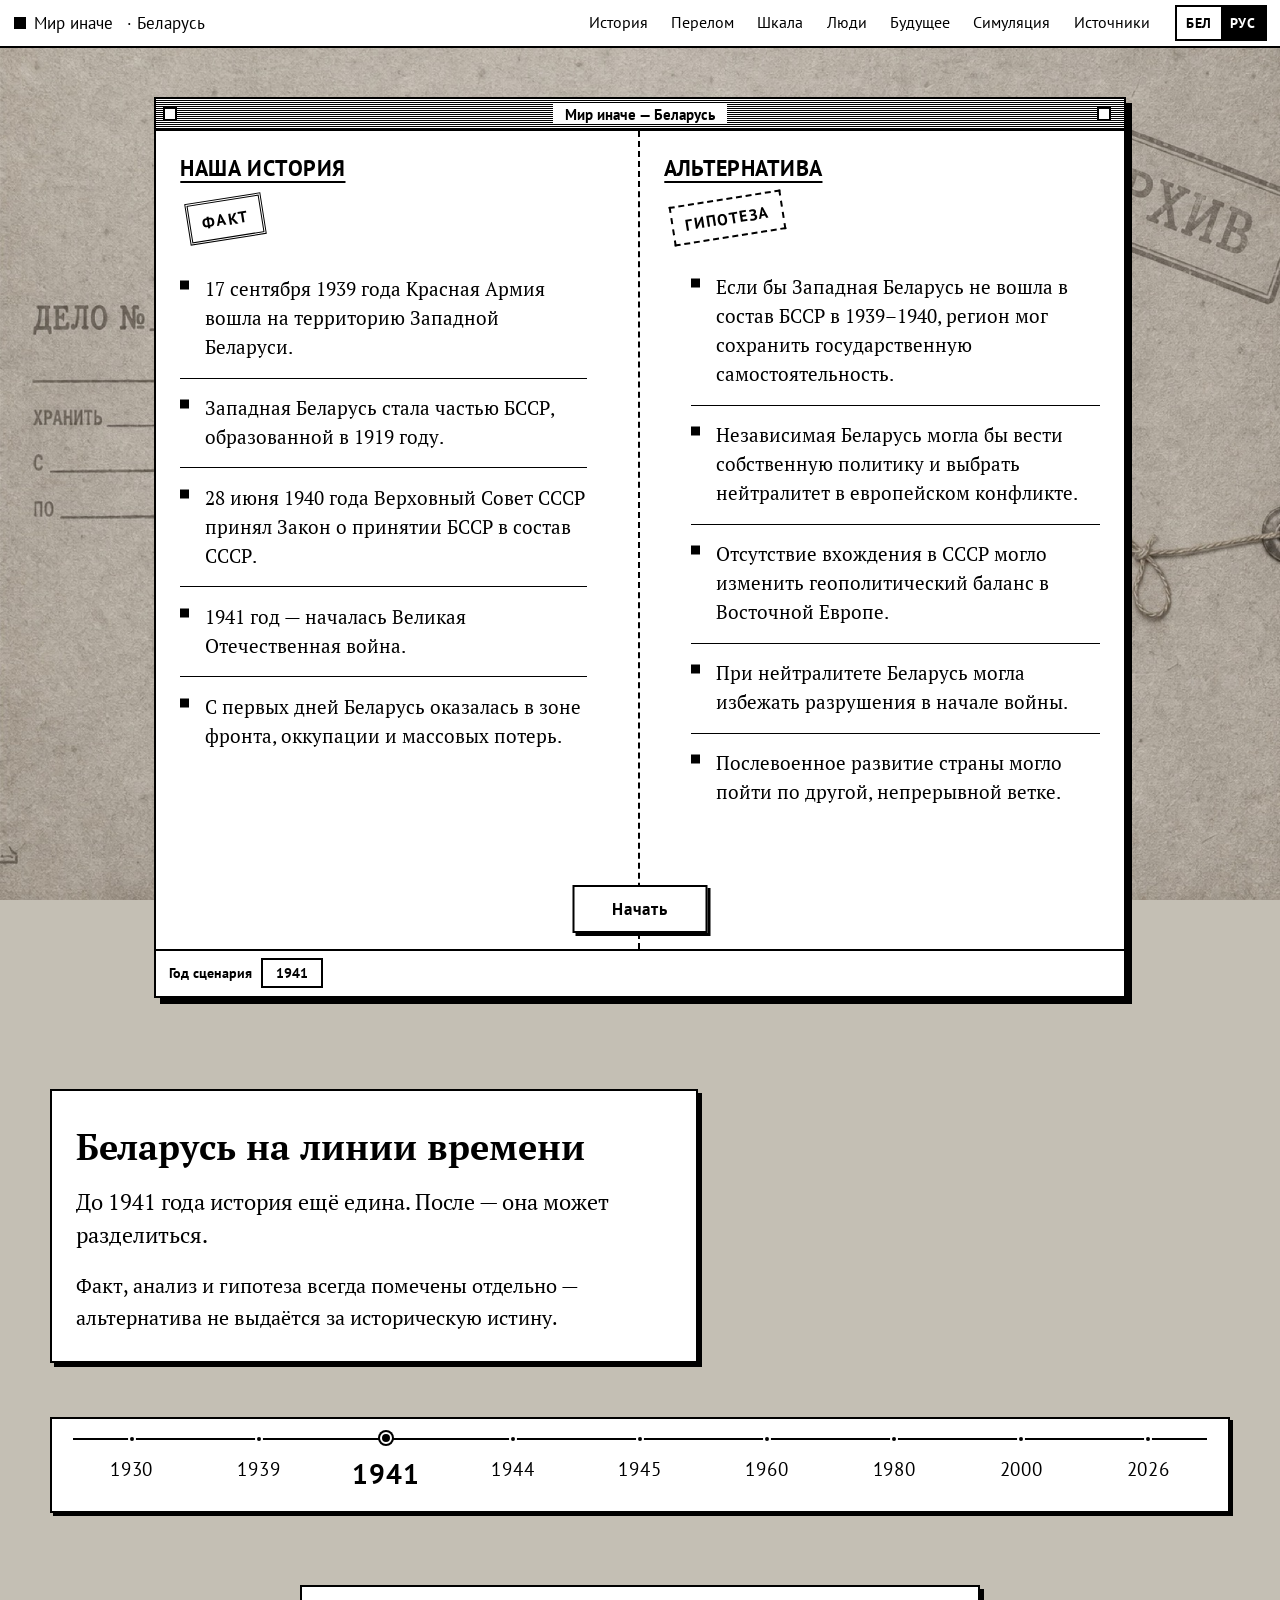
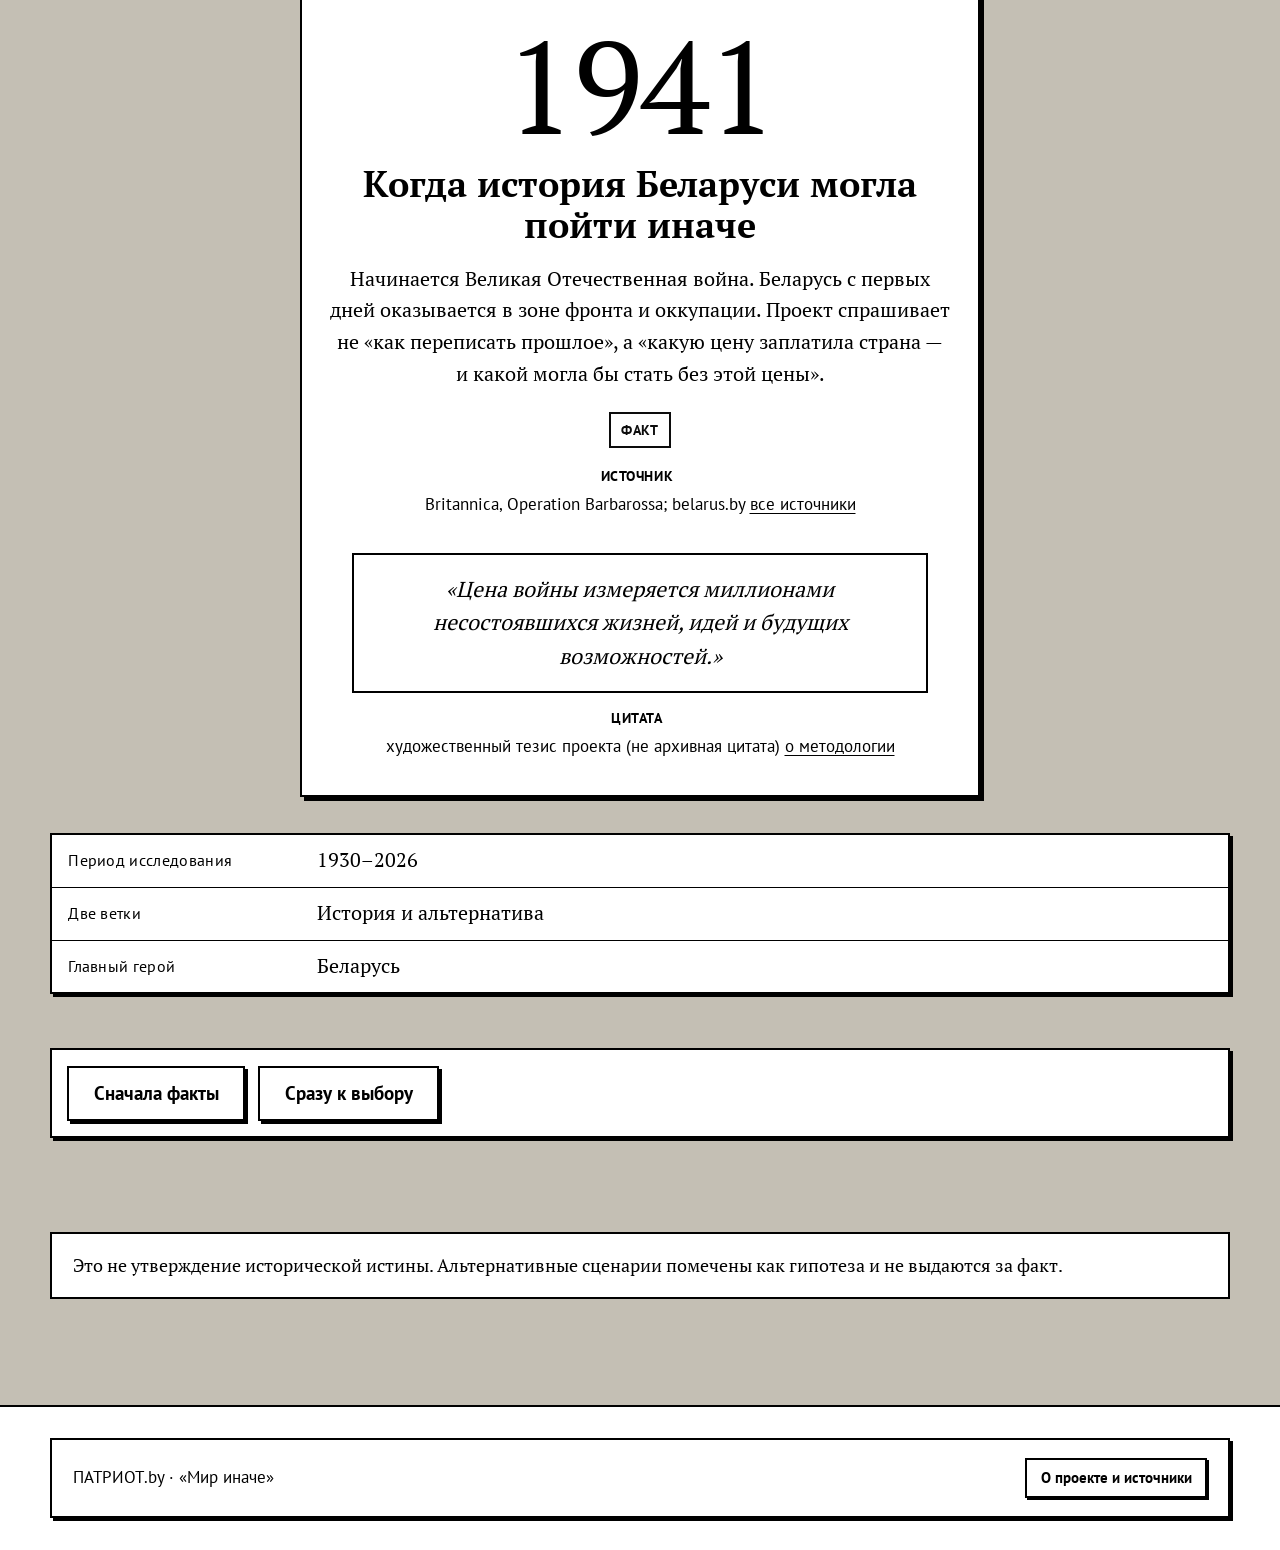
==== commit 4d6b2fc8: "Fix mobile and desktop UI" ====
--- a/index.html
+++ b/index.html
@@ -7,15 +7,16 @@
   <script>
     (function () {
       try { localStorage.removeItem("siteLang"); } catch (e) {}
-      var lang = localStorage.getItem("patriotLang");
-      document.documentElement.lang = lang === "be" ? "be" : "ru";
+      var lang = localStorage.getItem("patriotLang") === "be" ? "be" : "ru";
+      document.documentElement.lang = lang;
+      document.title = lang === "be" ? "Свет інакш" : "Мир иначе";
     })();
   </script>
-  <title data-i18n-be="Свет інакш — Беларусь" data-i18n-ru="Мир иначе — Беларусь">Мир иначе — Беларусь</title>
+  <title data-i18n-be="Свет інакш" data-i18n-ru="Мир иначе">Мир иначе</title>
   <meta name="description" data-i18n-be="Інтэрактыўны праект пра альтэрнатыўную гісторыю Беларусі." data-i18n-ru="Интерактивный проект об альтернативной истории Беларуси." content="Интерактивный проект об альтернативной истории Беларуси.">
   <link rel="icon" href="media/favicon.svg" type="image/svg+xml">
   <meta property="og:type" content="website">
-  <meta property="og:title" content="Мир иначе — Беларусь">
+  <meta property="og:title" content="Мир иначе">
   <meta property="og:description" content="Интерактивный проект для ПАТРИОТ.by">
   <meta property="og:image" content="media/favicon.svg">
 
@@ -171,12 +172,12 @@
               <span data-lang="ru">Факт</span>
             </span>
           </div>
-          <p class="source-cite" style="margin-top:1rem;justify-content:center;text-align:center;">
+          <p class="source-cite" style="margin-top:1rem;text-align:center;">
             <span class="source-cite__label">
-              <span data-lang="be">Крыніца:</span>
-              <span data-lang="ru">Источник:</span>
-            </span>
-            Britannica, Operation Barbarossa; belarus.by ·
+              <span data-lang="be">Крыніца</span>
+              <span data-lang="ru">Источник</span>
+            </span>
+            Britannica, Operation Barbarossa; belarus.by
             <a href="sources.html">
               <span data-lang="be">усе крыніцы</span>
               <span data-lang="ru">все источники</span>
@@ -186,14 +187,13 @@
             <span data-lang="be">«Цана вайны вымяраецца мільёнамі няздзейсненых жыццяў, ідэй і будучых магчымасцяў.»</span>
             <span data-lang="ru">«Цена войны измеряется миллионами несостоявшихся жизней, идей и будущих возможностей.»</span>
           </blockquote>
-          <p class="source-cite" style="justify-content:center;text-align:center;">
+          <p class="source-cite" style="text-align:center;">
             <span class="source-cite__label">
-              <span data-lang="be">Цытата:</span>
-              <span data-lang="ru">Цитата:</span>
+              <span data-lang="be">Цытата</span>
+              <span data-lang="ru">Цитата</span>
             </span>
             <span data-lang="be">мастацкі тэзіс праекта (не архіўная цытата)</span>
             <span data-lang="ru">художественный тезис проекта (не архивная цитата)</span>
-            ·
             <a href="sources.html#about">
               <span data-lang="be">пра метадалогію</span>
               <span data-lang="ru">о методологии</span>
--- a/fonts/local.css
+++ b/fonts/local.css
@@ -1,23 +1,133 @@
+/* PT Sans — UI / navigation / buttons */
 @font-face {
-  font-family: "Pixelify Sans";
+  font-family: "PT Sans";
   font-style: normal;
-  font-weight: 400 700;
+  font-weight: 400;
   font-display: swap;
-  src: url("PixelifySans.ttf") format("truetype");
+  src: url("pt-sans-cyrillic-ext-400-normal.woff2") format("woff2");
+  unicode-range: U+0460-052F, U+1C80-1C8A, U+20B4, U+2DE0-2DFF, U+A640-A69F, U+FE2E-FE2F;
+}
+@font-face {
+  font-family: "PT Sans";
+  font-style: normal;
+  font-weight: 400;
+  font-display: swap;
+  src: url("pt-sans-cyrillic-400-normal.woff2") format("woff2");
+  unicode-range: U+0301, U+0400-045F, U+0490-0491, U+04B0-04B1, U+2116;
+}
+@font-face {
+  font-family: "PT Sans";
+  font-style: normal;
+  font-weight: 400;
+  font-display: swap;
+  src: url("pt-sans-latin-ext-400-normal.woff2") format("woff2");
+  unicode-range: U+0100-02BA, U+02BD-02C5, U+02C7-02CC, U+02CE-02D7, U+02DD-02FF, U+0304, U+0308, U+0329, U+1D00-1DBF, U+1E00-1E9F, U+1EF2-1EFF, U+2020, U+20A0-20AB, U+20AD-20C0, U+2113, U+2C60-2C7F, U+A720-A7FF;
+}
+@font-face {
+  font-family: "PT Sans";
+  font-style: normal;
+  font-weight: 400;
+  font-display: swap;
+  src: url("pt-sans-latin-400-normal.woff2") format("woff2");
+  unicode-range: U+0000-00FF, U+0131, U+0152-0153, U+02BB-02BC, U+02C6, U+02DA, U+02DC, U+0304, U+0308, U+0329, U+2000-206F, U+20AC, U+2122, U+2191, U+2193, U+2212, U+2215, U+FEFF, U+FFFD;
 }
 
 @font-face {
-  font-family: "Source Sans 3";
+  font-family: "PT Sans";
+  font-style: normal;
+  font-weight: 700;
+  font-display: swap;
+  src: url("pt-sans-cyrillic-ext-700-normal.woff2") format("woff2");
+  unicode-range: U+0460-052F, U+1C80-1C8A, U+20B4, U+2DE0-2DFF, U+A640-A69F, U+FE2E-FE2F;
+}
+@font-face {
+  font-family: "PT Sans";
+  font-style: normal;
+  font-weight: 700;
+  font-display: swap;
+  src: url("pt-sans-cyrillic-700-normal.woff2") format("woff2");
+  unicode-range: U+0301, U+0400-045F, U+0490-0491, U+04B0-04B1, U+2116;
+}
+@font-face {
+  font-family: "PT Sans";
+  font-style: normal;
+  font-weight: 700;
+  font-display: swap;
+  src: url("pt-sans-latin-ext-700-normal.woff2") format("woff2");
+  unicode-range: U+0100-02BA, U+02BD-02C5, U+02C7-02CC, U+02CE-02D7, U+02DD-02FF, U+0304, U+0308, U+0329, U+1D00-1DBF, U+1E00-1E9F, U+1EF2-1EFF, U+2020, U+20A0-20AB, U+20AD-20C0, U+2113, U+2C60-2C7F, U+A720-A7FF;
+}
+@font-face {
+  font-family: "PT Sans";
+  font-style: normal;
+  font-weight: 700;
+  font-display: swap;
+  src: url("pt-sans-latin-700-normal.woff2") format("woff2");
+  unicode-range: U+0000-00FF, U+0131, U+0152-0153, U+02BB-02BC, U+02C6, U+02DA, U+02DC, U+0304, U+0308, U+0329, U+2000-206F, U+20AC, U+2122, U+2191, U+2193, U+2212, U+2215, U+FEFF, U+FFFD;
+}
+
+/* PT Serif — body / headings / archive document voice */
+@font-face {
+  font-family: "PT Serif";
   font-style: normal;
   font-weight: 400;
   font-display: swap;
-  src: url("SourceSans3-Regular.ttf") format("truetype");
+  src: url("pt-serif-cyrillic-ext-400-normal.woff2") format("woff2");
+  unicode-range: U+0460-052F, U+1C80-1C8A, U+20B4, U+2DE0-2DFF, U+A640-A69F, U+FE2E-FE2F;
+}
+@font-face {
+  font-family: "PT Serif";
+  font-style: normal;
+  font-weight: 400;
+  font-display: swap;
+  src: url("pt-serif-cyrillic-400-normal.woff2") format("woff2");
+  unicode-range: U+0301, U+0400-045F, U+0490-0491, U+04B0-04B1, U+2116;
+}
+@font-face {
+  font-family: "PT Serif";
+  font-style: normal;
+  font-weight: 400;
+  font-display: swap;
+  src: url("pt-serif-latin-ext-400-normal.woff2") format("woff2");
+  unicode-range: U+0100-02BA, U+02BD-02C5, U+02C7-02CC, U+02CE-02D7, U+02DD-02FF, U+0304, U+0308, U+0329, U+1D00-1DBF, U+1E00-1E9F, U+1EF2-1EFF, U+2020, U+20A0-20AB, U+20AD-20C0, U+2113, U+2C60-2C7F, U+A720-A7FF;
+}
+@font-face {
+  font-family: "PT Serif";
+  font-style: normal;
+  font-weight: 400;
+  font-display: swap;
+  src: url("pt-serif-latin-400-normal.woff2") format("woff2");
+  unicode-range: U+0000-00FF, U+0131, U+0152-0153, U+02BB-02BC, U+02C6, U+02DA, U+02DC, U+0304, U+0308, U+0329, U+2000-206F, U+20AC, U+2122, U+2191, U+2193, U+2212, U+2215, U+FEFF, U+FFFD;
 }
 
 @font-face {
-  font-family: "Source Sans 3";
+  font-family: "PT Serif";
   font-style: normal;
   font-weight: 700;
   font-display: swap;
-  src: url("SourceSans3-Bold.ttf") format("truetype");
+  src: url("pt-serif-cyrillic-ext-700-normal.woff2") format("woff2");
+  unicode-range: U+0460-052F, U+1C80-1C8A, U+20B4, U+2DE0-2DFF, U+A640-A69F, U+FE2E-FE2F;
 }
+@font-face {
+  font-family: "PT Serif";
+  font-style: normal;
+  font-weight: 700;
+  font-display: swap;
+  src: url("pt-serif-cyrillic-700-normal.woff2") format("woff2");
+  unicode-range: U+0301, U+0400-045F, U+0490-0491, U+04B0-04B1, U+2116;
+}
+@font-face {
+  font-family: "PT Serif";
+  font-style: normal;
+  font-weight: 700;
+  font-display: swap;
+  src: url("pt-serif-latin-ext-700-normal.woff2") format("woff2");
+  unicode-range: U+0100-02BA, U+02BD-02C5, U+02C7-02CC, U+02CE-02D7, U+02DD-02FF, U+0304, U+0308, U+0329, U+1D00-1DBF, U+1E00-1E9F, U+1EF2-1EFF, U+2020, U+20A0-20AB, U+20AD-20C0, U+2113, U+2C60-2C7F, U+A720-A7FF;
+}
+@font-face {
+  font-family: "PT Serif";
+  font-style: normal;
+  font-weight: 700;
+  font-display: swap;
+  src: url("pt-serif-latin-700-normal.woff2") format("woff2");
+  unicode-range: U+0000-00FF, U+0131, U+0152-0153, U+02BB-02BC, U+02C6, U+02DA, U+02DC, U+0304, U+0308, U+0329, U+2000-206F, U+20AC, U+2122, U+2191, U+2193, U+2212, U+2215, U+FEFF, U+FFFD;
+}
--- a/css/variables.css
+++ b/css/variables.css
@@ -1,11 +1,9 @@
 :root {
-  /* Early one-bit desktop — ink & paper only; dither stands in for gray */
   --ink: #000000;
   --paper: #ffffff;
   --dither-25: url("data:image/svg+xml,%3Csvg xmlns='http://www.w3.org/2000/svg' width='4' height='4'%3E%3Crect width='4' height='4' fill='%23fff'/%3E%3Crect width='1' height='1' fill='%23000'/%3E%3C/svg%3E");
   --dither-50: url("data:image/svg+xml,%3Csvg xmlns='http://www.w3.org/2000/svg' width='2' height='2'%3E%3Crect width='2' height='2' fill='%23fff'/%3E%3Crect width='1' height='1' fill='%23000'/%3E%3Crect x='1' y='1' width='1' height='1' fill='%23000'/%3E%3C/svg%3E");
   --dither-75: url("data:image/svg+xml,%3Csvg xmlns='http://www.w3.org/2000/svg' width='4' height='4'%3E%3Crect width='4' height='4' fill='%23000'/%3E%3Crect width='1' height='1' fill='%23fff'/%3E%3C/svg%3E");
-  /* Archival folder field — photo texture; UI text stays on paper plates */
   --archive-bg: url("../media/bg/archive-folder.jpg");
   --archive-fallback: #c4bfb4;
 
@@ -38,23 +36,24 @@
   --hairline: #000000;
   --hairline-strong: #000000;
 
-  --font-display: "Pixelify Sans", "ChiKareGo", Monaco, monospace;
-  --font-serif: "Source Sans 3", "Narnoor", "Geneva", Geneva, "Lucida Grande", sans-serif;
-  --font-sans: "Source Sans 3", "Narnoor", "Geneva", Geneva, "Lucida Grande", sans-serif;
-  --font-ui: "Pixelify Sans", Monaco, monospace;
+  /* PT: document / patriotic dossier — Serif for reading, Sans for chrome */
+  --font-display: "PT Serif", "Times New Roman", Times, serif;
+  --font-serif: "PT Serif", "Times New Roman", Times, serif;
+  --font-sans: "PT Sans", "Helvetica Neue", Helvetica, Arial, sans-serif;
+  --font-ui: "PT Sans", "Helvetica Neue", Helvetica, Arial, sans-serif;
 
-  --space-xs: 0.5rem;
-  --space-sm: 0.75rem;
-  --space-md: 1.25rem;
-  --space-lg: 2rem;
-  --space-xl: 3rem;
-  --space-2xl: 4.5rem;
+  --space-xs: 0.55rem;
+  --space-sm: 0.85rem;
+  --space-md: 1.4rem;
+  --space-lg: 2.35rem;
+  --space-xl: 3.5rem;
+  --space-2xl: 5.25rem;
 
-  --nav-height: 2rem;
+  --nav-height: 2.65rem;
   --radius: 0;
   --radius-sm: 0;
   --radius-pill: 0;
-  --max-width: 1080px;
+  --max-width: 1180px;
   --ease: cubic-bezier(0.16, 1, 0.3, 1);
   --transition: 0.2s ease;
   --pixel: 2px;
--- a/css/global.css
+++ b/css/global.css
@@ -1,11 +1,12 @@
 html {
   color-scheme: light;
+  font-size: 112.5%; /* 18px root — whole rem scale reads larger */
 }
 
 body {
-  font-family: var(--font-sans);
+  font-family: var(--font-serif);
   font-weight: 400;
-  font-size: 1rem;
+  font-size: 1.05rem;
   background-color: var(--archive-fallback);
   background-image: var(--archive-bg);
   background-size: cover;
@@ -14,12 +15,12 @@
   background-attachment: fixed;
   color: var(--ink);
   overflow-x: hidden;
-  line-height: 1.45;
+  line-height: 1.55;
   -webkit-font-smoothing: antialiased;
   -moz-osx-font-smoothing: grayscale;
 }
 
-/* Pixel UI chrome stays hard-edged; body/prose stay readable */
+/* Readable Cyrillic everywhere — no hard-pixel smoothing */
 .font-ui,
 .logo,
 .nav__link,
@@ -29,11 +30,17 @@
 .mac-window__title,
 .mac-window__pane-title,
 .mac-window__status,
+.lang-switch__btn,
 .display,
 .chain__title,
-.chain__year {
-  -webkit-font-smoothing: none;
-  -moz-osx-font-smoothing: unset;
+.chain__year,
+.site-footer,
+.disclaimer,
+.body-text,
+.lead,
+.panel__text {
+  -webkit-font-smoothing: antialiased;
+  -moz-osx-font-smoothing: grayscale;
 }
 
 ::selection {
@@ -88,7 +95,7 @@
 .brand-mark {
   font-family: var(--font-ui);
   font-weight: 700;
-  font-size: 0.85rem;
+  font-size: 0.95rem;
   letter-spacing: 0.08em;
   text-transform: uppercase;
   color: var(--ink);
@@ -98,36 +105,36 @@
 .display {
   font-family: var(--font-display);
   font-weight: 700;
-  line-height: 1.1;
+  line-height: 1.12;
   letter-spacing: 0;
   text-transform: none;
   color: var(--ink);
 }
 
 .display--xl {
-  font-size: clamp(2rem, 5vw, 3.5rem);
+  font-size: clamp(2.35rem, 5.5vw, 4rem);
 }
 
 .display--lg {
-  font-size: clamp(1.6rem, 3.5vw, 2.5rem);
+  font-size: clamp(1.85rem, 3.8vw, 2.85rem);
 }
 
 .display--md {
-  font-size: clamp(1.25rem, 2.5vw, 1.85rem);
+  font-size: clamp(1.45rem, 2.8vw, 2.15rem);
 }
 
 .lead {
-  font-family: var(--font-sans);
-  font-size: 1.05rem;
-  line-height: 1.5;
+  font-family: var(--font-serif);
+  font-size: 1.2rem;
+  line-height: 1.55;
   color: var(--ink);
-  max-width: 42rem;
+  max-width: 44rem;
 }
 
 .body-text {
-  font-family: var(--font-sans);
-  font-size: 1rem;
-  line-height: 1.5;
+  font-family: var(--font-serif);
+  font-size: 1.1rem;
+  line-height: 1.6;
   color: var(--ink);
 }
 
@@ -137,34 +144,44 @@
   text-underline-offset: 3px;
 }
 
+/* Inline links: no full-bar invert (it fought .site-footer a and hid text) */
 a:hover {
-  background: var(--ink);
-  color: var(--paper);
-  text-decoration: none;
+  background: transparent;
+  color: var(--ink);
+  text-decoration-thickness: 3px;
 }
 
 .site-footer {
   border-top: 2px solid var(--ink);
   background: var(--paper);
-  padding: 1.25rem 0;
+  padding: 1.75rem 0;
   margin-top: var(--space-xl);
 }
 
 .site-footer__inner {
   display: flex;
   flex-wrap: wrap;
-  gap: 0.75rem 1.5rem;
+  gap: 1rem 1.5rem;
   justify-content: space-between;
-  font-family: var(--font-ui);
-  font-size: 0.85rem;
+  align-items: center;
+  font-family: var(--font-sans);
+  font-size: 1rem;
+  line-height: 1.45;
+  -webkit-font-smoothing: antialiased;
+  -moz-osx-font-smoothing: grayscale;
+}
+
+.site-footer a {
+  color: var(--ink);
 }
 
 .disclaimer {
   border: 2px solid var(--ink);
   background: var(--paper);
-  padding: 0.85rem 1rem;
-  font-family: var(--font-ui);
-  font-size: 0.9rem;
+  padding: 1rem 1.15rem;
+  font-family: var(--font-serif);
+  font-size: 1rem;
+  line-height: 1.5;
 }
 
 .journey-progress {
--- a/css/components.css
+++ b/css/components.css
@@ -33,11 +33,22 @@
   letter-spacing: -0.01em;
   white-space: nowrap;
   color: var(--text-primary);
-}
-
-.logo span {
+  min-width: 0;
+}
+
+.logo__brand,
+.logo__sub {
+  white-space: nowrap;
+}
+
+.logo span,
+.logo__sub {
   color: var(--text-muted-light);
   font-weight: 400;
+}
+
+.logo__sub {
+  margin-left: 0.35em;
 }
 
 .nav {
@@ -156,8 +167,12 @@
 .nav-drawer {
   display: none;
   position: fixed;
-  inset: var(--nav-height) 0 0 0;
+  top: var(--nav-height);
+  right: 0;
+  left: auto;
+  bottom: auto;
   z-index: 999;
+  width: min(100%, 280px);
   background: var(--bg-darker);
   padding: 2rem;
   flex-direction: column;
@@ -445,9 +460,11 @@
 
 .meter__fill {
   height: 100%;
-  width: 0;
+  width: 100%;
+  transform: scaleX(0);
+  transform-origin: left center;
   background: var(--accent);
-  transition: width 0.8s var(--ease);
+  transition: transform 0.8s var(--ease);
 }
 
 .meter__fill--history { background: var(--history); }
@@ -497,11 +514,12 @@
 
 /* ——— Footer ——— */
 .site-footer {
-  border-top: 1px solid var(--hairline);
-  padding: 2.5rem 0;
-  color: var(--text-muted);
-  font-family: var(--font-sans);
-  font-size: 0.85rem;
+  border-top: 2px solid var(--ink);
+  padding: 1.75rem 0;
+  color: var(--ink);
+  font-family: var(--font-sans);
+  font-size: 0.95rem;
+  background: var(--paper);
 }
 
 .site-footer__inner {
@@ -512,7 +530,9 @@
 }
 
 .site-footer a:hover {
-  color: var(--accent);
+  background: var(--ink);
+  color: var(--paper);
+  text-decoration: none;
 }
 
 /* ——— Choices ——— */
@@ -520,7 +540,7 @@
   display: block;
   width: 100%;
   text-align: left;
-  padding: 1.2rem 1.3rem;
+  padding: 1.4rem 1.45rem;
   border: 1px solid var(--hairline);
   border-radius: var(--radius);
   background: var(--surface-dark);
@@ -535,9 +555,9 @@
 
 .choice__key {
   display: inline-block;
-  margin-bottom: 0.35rem;
-  font-family: var(--font-sans);
-  font-size: 0.68rem;
+  margin-bottom: 0.4rem;
+  font-family: var(--font-ui);
+  font-size: 0.8rem;
   letter-spacing: 0.1em;
   text-transform: uppercase;
   color: var(--accent);
@@ -545,14 +565,14 @@
 
 .choice__title {
   font-family: var(--font-display);
-  font-size: 1.2rem;
-  font-weight: 500;
-  margin-bottom: 0.35rem;
+  font-size: 1.35rem;
+  font-weight: 700;
+  margin-bottom: 0.4rem;
 }
 
 .choice__text {
-  font-family: var(--font-display);
-  font-size: 0.95rem;
+  font-family: var(--font-serif);
+  font-size: 1.08rem;
   color: var(--text-muted);
   line-height: 1.55;
 }
@@ -663,13 +683,16 @@
 }
 
 .source-cite a {
-  color: var(--accent);
+  color: var(--ink);
   text-decoration: underline;
-  text-underline-offset: 0.18em;
+  text-underline-offset: 0.2em;
+  display: inline;
 }
 
 .source-cite a:hover {
-  color: var(--accent-strong);
+  background: var(--ink);
+  color: var(--paper);
+  text-decoration: none;
 }
 
 .city-stage__caption {
--- a/css/onebit.css
+++ b/css/onebit.css
@@ -22,17 +22,17 @@
   width: 100%;
   max-width: none;
   margin: 0;
-  padding: 0 0.5rem;
+  padding: 0 0.75rem;
   display: flex;
   align-items: center;
   justify-content: space-between;
-  gap: 0.75rem;
+  gap: 0.85rem;
   height: 100%;
 }
 
 .logo {
   font-family: var(--font-ui);
-  font-size: 0.8rem;
+  font-size: 0.95rem;
   font-weight: 700;
   letter-spacing: 0;
   white-space: nowrap;
@@ -40,7 +40,9 @@
   text-decoration: none;
   display: inline-flex;
   align-items: center;
-  gap: 0.4rem;
+  gap: 0.45rem;
+  min-width: 0;
+  flex-shrink: 1;
 }
 
 .logo::before {
@@ -52,9 +54,19 @@
   flex-shrink: 0;
 }
 
-.logo span {
+.logo__brand,
+.logo__sub {
+  white-space: nowrap;
+}
+
+.logo span,
+.logo__sub {
   color: var(--ink);
   font-weight: 400;
+}
+
+.logo__sub {
+  margin-left: 0.35em;
 }
 
 .logo:hover {
@@ -78,12 +90,12 @@
 
 .nav__link {
   font-family: var(--font-ui);
-  font-size: 0.78rem;
+  font-size: 0.9rem;
   font-weight: 500;
   letter-spacing: 0;
   color: var(--ink);
   text-decoration: none;
-  padding: 0 0.55rem;
+  padding: 0 0.65rem;
   height: 100%;
   display: inline-flex;
   align-items: center;
@@ -114,11 +126,11 @@
 
 .lang-switch__btn {
   font-family: var(--font-ui);
-  font-size: 0.7rem;
+  font-size: 0.8rem;
   font-weight: 700;
   letter-spacing: 0.04em;
   text-transform: uppercase;
-  padding: 0.15rem 0.4rem;
+  padding: 0.25rem 0.5rem;
   border-radius: 0;
   color: var(--ink);
   background: transparent;
@@ -162,10 +174,16 @@
   position: fixed;
   top: var(--nav-height);
   right: 0;
+  left: auto;
+  bottom: auto;
   width: min(100%, 280px);
+  max-height: calc(100dvh - var(--nav-height));
+  overflow: auto;
   background: var(--paper);
   border: 2px solid var(--ink);
   border-top: 0;
+  border-right: 0;
+  box-shadow: -4px 4px 0 var(--ink);
   z-index: 998;
   display: none;
   flex-direction: column;
@@ -191,14 +209,14 @@
 
 .btn {
   font-family: var(--font-ui);
-  font-size: 0.95rem;
+  font-size: 1.05rem;
   font-weight: 700;
   letter-spacing: 0;
   border-radius: 0;
   border: 2px solid var(--ink);
   background: var(--paper);
   color: var(--ink);
-  padding: 0.45rem 1.1rem;
+  padding: 0.6rem 1.35rem;
   cursor: pointer;
   text-decoration: none;
   display: inline-flex;
@@ -219,32 +237,36 @@
   transform: translate(2px, 2px);
 }
 
-.btn--primary {
-  background: var(--paper);
-  color: var(--ink);
-  border-width: 3px;
-  box-shadow: 4px 4px 0 var(--ink);
-}
-
+.btn--primary,
 .btn--ghost {
-  box-shadow: 2px 2px 0 var(--ink);
+  background: var(--paper);
+  color: var(--ink);
+  border: 2px solid var(--ink);
+  box-shadow: 3px 3px 0 var(--ink);
 }
 
 .btn--primary:hover,
 .btn--ghost:hover {
   background: var(--ink);
   color: var(--paper);
+  box-shadow: 3px 3px 0 var(--ink);
+}
+
+.btn--primary:active,
+.btn--ghost:active {
+  box-shadow: 0 0 0 var(--ink);
+  transform: translate(2px, 2px);
 }
 
 .tag {
   font-family: var(--font-ui);
-  font-size: 0.7rem;
+  font-size: 0.8rem;
   font-weight: 700;
   letter-spacing: 0.06em;
   text-transform: uppercase;
   border: 2px solid var(--ink);
   border-radius: 0;
-  padding: 0.2rem 0.45rem;
+  padding: 0.28rem 0.55rem;
   background: var(--paper);
   color: var(--ink);
   display: inline-block;
@@ -263,13 +285,12 @@
 }
 
 .source-cite {
-  font-family: var(--font-ui);
-  font-size: 0.8rem;
-  color: var(--ink);
-  display: flex;
-  flex-wrap: wrap;
-  gap: 0.35rem;
-  align-items: baseline;
+  font-family: var(--font-sans);
+  font-size: 0.92rem;
+  line-height: 1.5;
+  color: var(--ink);
+  display: block;
+  text-align: inherit;
 }
 
 /* Citations sitting outside panels must not float on the archive photo */
@@ -284,6 +305,28 @@
 
 .source-cite__label {
   font-weight: 700;
+  font-family: var(--font-ui);
+  letter-spacing: 0.04em;
+  text-transform: uppercase;
+  font-size: 0.78rem;
+  display: block;
+  margin-bottom: 0.25rem;
+}
+
+.source-cite a {
+  color: var(--ink);
+  text-decoration: underline;
+  text-underline-offset: 0.2em;
+  text-decoration-thickness: 1px;
+  background: transparent;
+}
+
+.source-cite a:hover,
+.source-cite a:focus-visible {
+  background: var(--ink);
+  color: var(--paper);
+  text-decoration: none;
+  padding: 0 0.15rem;
 }
 
 .quote-block {
@@ -398,11 +441,11 @@
 
 .mac-window__title {
   font-family: var(--font-ui);
-  font-size: 0.85rem;
+  font-size: 0.98rem;
   font-weight: 700;
   text-align: center;
   background: var(--paper);
-  padding: 0 0.5rem;
+  padding: 0 0.55rem;
   justify-self: center;
   white-space: nowrap;
 }
@@ -433,25 +476,25 @@
 
 .mac-window__pane-title {
   font-family: var(--font-ui);
-  font-size: 1rem;
+  font-size: 1.15rem;
   font-weight: 700;
   text-transform: uppercase;
   text-decoration: underline;
-  text-underline-offset: 4px;
-  margin: 0 0 0.75rem;
+  text-underline-offset: 5px;
+  margin: 0 0 0.85rem;
 }
 
 .mac-stamp {
   display: inline-block;
   border: 2px solid var(--ink);
   font-family: var(--font-ui);
-  font-size: 0.75rem;
+  font-size: 0.85rem;
   font-weight: 700;
   letter-spacing: 0.08em;
   text-transform: uppercase;
-  padding: 0.25rem 0.5rem;
+  padding: 0.3rem 0.6rem;
   transform: rotate(-8deg);
-  margin: 0 0 0.85rem 0.5rem;
+  margin: 0 0 0.95rem 0.5rem;
   background: var(--paper);
 }
 
@@ -462,9 +505,9 @@
 .mac-list {
   margin: 0;
   padding-left: 1.1rem;
-  font-family: var(--font-sans);
-  font-size: 0.95rem;
-  line-height: 1.45;
+  font-family: var(--font-serif);
+  font-size: 1.08rem;
+  line-height: 1.5;
 }
 
 .mac-list li + li {
@@ -548,10 +591,12 @@
   border-radius: 0;
   background: var(--paper);
   color: var(--ink);
-  font-family: var(--font-ui);
-  font-size: 0.9rem;
-  line-height: 1.45;
-  padding: 0.85rem 1rem;
+  font-family: var(--font-serif);
+  font-size: 1rem;
+  line-height: 1.5;
+  padding: 1rem 1.15rem;
+  -webkit-font-smoothing: antialiased;
+  -moz-osx-font-smoothing: grayscale;
 }
 
 /* ——— Sitewide legibility: paper surfaces, ink text, no black-on-black ——— */
@@ -655,17 +700,33 @@
 }
 
 .timeline-event {
+  display: block;
+  width: 100%;
+  box-sizing: border-box;
+  text-align: left;
   opacity: 1;
   background: var(--paper);
   border: 2px solid var(--ink);
+  color: var(--ink);
   padding: 0.75rem 0.85rem;
   margin-bottom: 0.65rem;
   box-shadow: 2px 2px 0 var(--ink);
 }
 
+.timeline-event::before {
+  left: -2.25rem;
+  top: 50%;
+  transform: translateY(-50%);
+}
+
+.timeline-event:not(.is-active) .timeline-event__title {
+  color: var(--ink);
+}
+
 .timeline-event.is-active {
   background: var(--ink);
   color: var(--paper);
+  box-shadow: 0 0 0 var(--ink);
 }
 
 .timeline-event.is-active .timeline-event__year,
@@ -840,8 +901,64 @@
   border-top: 2px solid var(--ink);
   color: var(--ink);
   box-shadow: none;
+  padding: 1.75rem 0;
+  margin-top: var(--space-xl);
+}
+
+.site-footer,
+.site-footer__inner {
+  font-family: var(--font-sans);
+  -webkit-font-smoothing: antialiased;
+  -moz-osx-font-smoothing: grayscale;
+}
+
+.site-footer__inner {
+  display: flex;
+  flex-wrap: wrap;
+  align-items: center;
+  justify-content: space-between;
+  gap: 1rem 1.5rem;
+  padding: 1rem 1.15rem;
+  border: 2px solid var(--ink);
+  box-shadow: 3px 3px 0 var(--ink);
+  background: var(--paper);
+}
+
+.site-footer__inner > p {
+  margin: 0;
+  font-size: 0.95rem;
+  line-height: 1.4;
 }
 
 .site-footer a {
-  color: var(--ink);
-}
+  display: inline-flex;
+  align-items: center;
+  color: var(--ink);
+  background: var(--paper);
+  border: 2px solid var(--ink);
+  box-shadow: 2px 2px 0 var(--ink);
+  padding: 0.4rem 0.75rem;
+  text-decoration: none;
+  font-family: var(--font-ui);
+  font-size: 0.85rem;
+  font-weight: 700;
+}
+
+.site-footer a:hover,
+.site-footer a:hover span,
+.site-footer a:focus-visible,
+.site-footer a:focus-visible span {
+  background: var(--ink);
+  color: var(--paper);
+  text-decoration: none;
+}
+
+.panel a:hover,
+.lead a:hover,
+.body-text a:hover,
+.about-block a:hover,
+.source-card a:hover {
+  background: var(--ink);
+  color: var(--paper);
+  text-decoration: none;
+}
--- a/css/pages.css
+++ b/css/pages.css
@@ -14,10 +14,11 @@
 .intro-timeline__track {
   display: flex;
   justify-content: space-between;
+  align-items: flex-start;
   gap: 0.5rem;
   position: relative;
   margin: 3rem 0 4rem;
-  padding: 1.75rem 1rem 1rem;
+  padding: 2.1rem 1.15rem 1.15rem;
   background: var(--paper);
   border: 2px solid var(--ink);
   box-shadow: 3px 3px 0 var(--ink);
@@ -26,11 +27,11 @@
 .intro-timeline__track::before {
   content: "";
   position: absolute;
-  left: 0;
-  right: 0;
-  top: 0.35rem;
-  height: 1px;
-  background: var(--hairline-strong);
+  left: 1.15rem;
+  right: 1.15rem;
+  top: 1.05rem;
+  height: 2px;
+  background: var(--ink);
 }
 
 .intro-year {
@@ -38,46 +39,53 @@
   text-align: center;
   flex: 1;
   min-width: 0;
+  padding-top: 0;
 }
 
 .intro-year::before {
   content: "";
   position: absolute;
   left: 50%;
-  top: -1.15rem;
-  width: 6px;
-  height: 6px;
+  top: -1.2rem;
+  width: 8px;
+  height: 8px;
   border-radius: 50%;
-  background: var(--text-muted);
+  background: var(--ink);
+  border: 2px solid var(--paper);
+  box-sizing: border-box;
   transform: translateX(-50%);
+  z-index: 1;
 }
 
 .intro-year.is-pivot::before {
-  width: 10px;
-  height: 10px;
-  top: -1.3rem;
-  background: var(--accent);
-  box-shadow: none;
+  width: 12px;
+  height: 12px;
+  top: -1.35rem;
+  background: var(--ink);
+  border: 2px solid var(--paper);
+  box-shadow: 0 0 0 2px var(--ink);
 }
 
 .intro-year__label {
   font-family: var(--font-sans);
-  font-size: clamp(0.8rem, 1.4vw, 0.95rem);
+  font-size: clamp(0.92rem, 1.5vw, 1.1rem);
   font-weight: 500;
   letter-spacing: 0.04em;
-  color: var(--text-muted);
+  color: var(--ink);
+  line-height: 1.2;
 }
 
 .intro-year.is-pivot .intro-year__label {
-  color: var(--accent);
-  font-size: clamp(1.2rem, 2vw, 1.6rem);
+  color: var(--ink);
+  font-size: clamp(1.35rem, 2.2vw, 1.85rem);
+  font-weight: 700;
 }
 
 .pivot-card {
-  max-width: 640px;
+  max-width: 680px;
   margin: 0 auto;
   text-align: center;
-  padding: 1.5rem 1.35rem 1.75rem;
+  padding: 1.85rem 1.55rem 2rem;
   background: var(--paper);
   border: 2px solid var(--ink);
   box-shadow: 4px 4px 0 var(--ink);
@@ -85,7 +93,7 @@
 
 .pivot-card__date {
   font-family: var(--font-display);
-  font-size: clamp(3.5rem, 10vw, 6.5rem);
+  font-size: clamp(4rem, 11vw, 7.25rem);
   font-weight: 500;
   line-height: 1;
   letter-spacing: -0.02em;
@@ -99,17 +107,18 @@
   flex-direction: column;
   gap: 0;
   margin-top: 2rem;
-  border: 1px solid var(--ink);
-  background: var(--paper);
+  border: 2px solid var(--ink);
+  background: var(--paper);
+  box-shadow: 3px 3px 0 var(--ink);
 }
 
 .pivot-stat {
   display: grid;
-  grid-template-columns: minmax(8rem, 12rem) 1fr;
-  gap: 0.75rem;
-  align-items: baseline;
+  grid-template-columns: minmax(9rem, 13rem) minmax(0, 1fr);
+  gap: 0.85rem;
+  align-items: center;
   margin: 0;
-  padding: 0.55rem 0.75rem;
+  padding: 0.7rem 0.9rem;
   border-top: 1px solid var(--ink);
 }
 
@@ -120,19 +129,22 @@
 .pivot-stat__label {
   margin: 0;
   font-family: var(--font-sans);
-  font-size: 0.75rem;
-  letter-spacing: 0.04em;
+  font-size: 0.88rem;
+  letter-spacing: 0.02em;
   text-transform: none;
   color: var(--ink);
+  line-height: 1.3;
+  text-align: left;
 }
 
 .pivot-stat__value {
   margin: 0;
   font-family: var(--font-display);
-  font-size: 1rem;
+  font-size: 1.1rem;
   font-weight: 500;
-  line-height: 1.3;
-  color: var(--ink);
+  line-height: 1.35;
+  color: var(--ink);
+  text-align: left;
 }
 
 .intro-layout__copy {
@@ -363,15 +375,15 @@
 
 .chain__title {
   font-family: var(--font-display);
-  font-size: 1.35rem;
+  font-size: 1.55rem;
   color: inherit;
 }
 
 .chain__year {
   display: block;
-  margin-bottom: 0.35rem;
+  margin-bottom: 0.4rem;
   font-family: var(--font-ui);
-  font-size: 0.72rem;
+  font-size: 0.85rem;
   letter-spacing: 0.1em;
   color: inherit;
   text-transform: uppercase;
@@ -514,7 +526,7 @@
   font-size: 0.75rem;
   font-weight: 700;
   letter-spacing: 0.04em;
-  -webkit-font-smoothing: none;
+  -webkit-font-smoothing: antialiased;
 }
 
 .turning__choices {
@@ -576,22 +588,22 @@
   text-transform: uppercase;
   text-decoration: underline;
   text-underline-offset: 3px;
-  -webkit-font-smoothing: none;
+  -webkit-font-smoothing: antialiased;
 }
 
 .turning-path__title {
   font-family: var(--font-ui);
-  font-size: 1.15rem;
+  font-size: 1.3rem;
   font-weight: 700;
   line-height: 1.2;
-  -webkit-font-smoothing: none;
+  -webkit-font-smoothing: antialiased;
 }
 
 .turning-path__text {
   font-family: var(--font-sans);
-  font-size: 0.95rem;
-  color: var(--ink);
-  line-height: 1.5;
+  font-size: 1.08rem;
+  color: var(--ink);
+  line-height: 1.55;
 }
 
 .turning-path:hover,
@@ -719,8 +731,8 @@
 
 .timeline-rail {
   position: relative;
-  padding: 1rem 0 1rem 1.5rem;
-  border-left: 1px solid var(--ink);
+  padding: 0.35rem 0 0.35rem 1.75rem;
+  border-left: 2px solid var(--ink);
   max-height: 70vh;
   overflow: auto;
 }
@@ -735,41 +747,49 @@
 
 .timeline-event {
   position: relative;
+  display: block;
+  width: 100%;
+  box-sizing: border-box;
+  text-align: left;
   padding: 0.85rem 0 1.5rem;
   cursor: pointer;
-  opacity: 0.45;
-  transition: opacity var(--transition);
-}
-
-.timeline-event.is-active,
-.timeline-event:hover {
+  opacity: 1;
+  color: var(--ink);
+  transition: background var(--transition), color var(--transition), box-shadow var(--transition);
+}
+
+.timeline-event:not(.is-active) {
   opacity: 1;
 }
 
 .timeline-event::before {
   content: "";
   position: absolute;
-  left: -1.85rem;
+  left: -2.15rem;
   top: 1.15rem;
   width: 10px;
   height: 10px;
   border-radius: 50%;
-  background: var(--text-muted);
+  background: var(--ink);
+  border: 2px solid var(--paper);
+  box-sizing: border-box;
+  z-index: 1;
 }
 
 .timeline-event.is-active::before {
-  background: var(--accent);
-  box-shadow: none;
+  background: var(--ink);
+  box-shadow: 0 0 0 2px var(--ink);
 }
 
 .timeline-event__year {
   font-family: var(--font-display);
   font-size: 1.35rem;
+  color: var(--ink);
 }
 
 .timeline-event__title {
   font-size: 0.95rem;
-  color: var(--text-muted-light);
+  color: var(--ink);
 }
 
 .timeline-detail {
@@ -966,8 +986,8 @@
 
 .future-card__title {
   font-family: var(--font-display);
-  font-size: 1.35rem;
-  margin-bottom: 0.5rem;
+  font-size: 1.55rem;
+  margin-bottom: 0.55rem;
 }
 
 .stat-row {
@@ -978,7 +998,7 @@
 }
 
 .stat-block {
-  padding: 1.15rem 1.1rem 1.25rem;
+  padding: 1.35rem 1.2rem 1.45rem;
   border: 2px solid var(--ink);
   background: var(--paper);
   box-shadow: 3px 3px 0 var(--ink);
@@ -987,15 +1007,15 @@
 
 .stat-block__value {
   font-family: var(--font-display);
-  font-size: clamp(1.75rem, 3vw, 2.5rem);
+  font-size: clamp(2rem, 3.2vw, 2.85rem);
   color: var(--ink);
   line-height: 1.1;
 }
 
 .stat-block__label {
-  margin-top: 0.5rem;
+  margin-top: 0.55rem;
   font-family: var(--font-ui);
-  font-size: 0.72rem;
+  font-size: 0.85rem;
   letter-spacing: 0.06em;
   text-transform: uppercase;
   color: var(--ink);
@@ -1159,12 +1179,12 @@
 
 .source-card__title {
   font-family: var(--font-display);
-  font-size: 1.2rem;
+  font-size: 1.35rem;
   margin: 0.65rem 0 0.35rem;
 }
 
 .source-card__meta {
-  font-size: 0.8rem;
+  font-size: 0.95rem;
   color: var(--text-muted);
   line-height: 1.55;
 }
@@ -1172,7 +1192,7 @@
 .source-card__used {
   margin-top: 0.85rem;
   font-family: var(--font-display);
-  font-size: 0.95rem;
+  font-size: 1.05rem;
   color: var(--text-body);
 }
 
@@ -1453,7 +1473,7 @@
 }
 
 .stat-block {
-  padding: 1.15rem 1.1rem 1.25rem;
+  padding: 1.35rem 1.2rem 1.45rem;
   box-shadow: 3px 3px 0 var(--ink);
   text-align: center;
 }
@@ -1477,7 +1497,7 @@
 .panel__text,
 .source-card__meta,
 .source-card__used {
-  font-family: var(--font-sans);
+  font-family: var(--font-serif);
   color: var(--ink);
 }
 
--- a/css/hero.css
+++ b/css/hero.css
@@ -75,7 +75,7 @@
   padding: 0.05rem 0.65rem;
   border: 0;
   white-space: nowrap;
-  -webkit-font-smoothing: none;
+  -webkit-font-smoothing: antialiased;
 }
 
 .hero__window .mac-window__body {
@@ -83,12 +83,12 @@
   display: grid;
   grid-template-columns: 1fr 1fr;
   flex: 1;
-  min-height: 22rem;
+  min-height: 24rem;
   overflow: visible;
 }
 
 .hero__window .mac-window__pane {
-  padding: 1.1rem 1.15rem 6.75rem;
+  padding: 1.35rem 1.35rem 7rem;
   overflow: visible;
   background: var(--paper);
 }
@@ -98,9 +98,9 @@
 }
 
 .hero__window .mac-window__pane-title {
-  margin: 0 0 0.85rem;
-  font-family: var(--font-ui);
-  font-size: 1.05rem;
+  margin: 0 0 0.95rem;
+  font-family: var(--font-ui);
+  font-size: 1.2rem;
   font-weight: 700;
   line-height: 1.15;
   text-transform: uppercase;
@@ -108,22 +108,22 @@
   text-underline-offset: 5px;
   text-decoration-thickness: 2px;
   letter-spacing: 0.02em;
-  -webkit-font-smoothing: none;
+  -webkit-font-smoothing: antialiased;
 }
 
 .hero__window .mac-stamp {
   display: inline-block;
-  margin: 0 0 1rem 0.35rem;
-  padding: 0.28rem 0.55rem;
+  margin: 0 0 1.1rem 0.35rem;
+  padding: 0.32rem 0.65rem;
   border: 3px double var(--ink);
   background: var(--paper);
   font-family: var(--font-ui);
-  font-size: 0.78rem;
+  font-size: 0.88rem;
   font-weight: 700;
   letter-spacing: 0.1em;
   text-transform: uppercase;
   transform: rotate(-9deg);
-  -webkit-font-smoothing: none;
+  -webkit-font-smoothing: antialiased;
 }
 
 .hero__window .mac-stamp--dashed {
@@ -147,11 +147,11 @@
 .hero__window .mac-list li {
   position: relative;
   margin: 0;
-  padding: 0.65rem 0 0.65rem 1.15rem;
+  padding: 0.85rem 0 0.85rem 1.35rem;
   border-bottom: 1px solid var(--ink);
-  font-family: var(--font-sans);
-  font-size: 0.95rem;
-  line-height: 1.45;
+  font-family: var(--font-serif);
+  font-size: 1.08rem;
+  line-height: 1.5;
   color: var(--ink);
   -webkit-font-smoothing: antialiased;
 }
@@ -164,10 +164,11 @@
   content: "";
   position: absolute;
   left: 0;
-  top: 0.95rem;
+  top: calc(0.85rem + 0.75em - 0.25rem);
   width: 0.5rem;
   height: 0.5rem;
   background: var(--ink);
+  transform: translateY(-50%);
 }
 
 /* Start button on the divider, below the lists */
@@ -184,17 +185,17 @@
 .hero__cta .btn--primary {
   min-width: 7.5rem;
   padding: 0.5rem 1.35rem;
-  border: 3px solid var(--ink);
+  border: 2px solid var(--ink);
   border-radius: 0;
   background: var(--paper);
   color: var(--ink);
-  box-shadow: 5px 5px 0 var(--ink);
+  box-shadow: 3px 3px 0 var(--ink);
   font-family: var(--font-ui);
   font-size: 0.95rem;
   font-weight: 700;
   letter-spacing: 0.04em;
   text-decoration: none;
-  -webkit-font-smoothing: none;
+  -webkit-font-smoothing: antialiased;
   filter: none;
 }
 
@@ -224,7 +225,7 @@
   font-family: var(--font-ui);
   font-size: 0.8rem;
   font-weight: 700;
-  -webkit-font-smoothing: none;
+  -webkit-font-smoothing: antialiased;
 }
 
 .hero__window .mac-year-field {
@@ -238,7 +239,7 @@
   padding: 0.12rem 0.3rem;
   text-align: center;
   border-radius: 0;
-  -webkit-font-smoothing: none;
+  -webkit-font-smoothing: antialiased;
 }
 
 @media (max-width: 900px) {
@@ -259,6 +260,12 @@
 
   .hero__window .mac-window__pane {
     padding: 1rem 1rem 1.25rem;
+  }
+
+  .hero__window .mac-window__pane--left .mac-list,
+  .hero__window .mac-window__pane:not(.mac-window__pane--left) .mac-list {
+    padding-left: 0;
+    padding-right: 0;
   }
 
   .hero__window .mac-window__title {
@@ -268,11 +275,28 @@
     text-align: center;
   }
 
-  .hero__cta {
+  /* Must beat .hero__window .mac-window__cta { position: absolute } */
+  .hero__cta,
+  .hero__window .mac-window__cta {
     position: static;
+    left: auto;
+    bottom: auto;
     transform: none;
     display: flex;
     justify-content: center;
-    padding: 0.35rem 1rem 1rem;
-  }
-}
+    width: 100%;
+    padding: 0.5rem 1rem 1.1rem;
+    box-sizing: border-box;
+  }
+
+  .hero__cta .btn,
+  .hero__cta .btn--primary {
+    width: auto;
+    min-width: 8.5rem;
+    min-height: 2.75rem;
+    line-height: 1;
+    display: inline-flex;
+    align-items: center;
+    justify-content: center;
+  }
+}
--- a/css/responsive.css
+++ b/css/responsive.css
@@ -79,8 +79,8 @@
   }
 
   .reality-switch__btn {
-    padding: 0.5rem 0.75rem;
-    font-size: 0.68rem;
+    padding: 0.55rem 0.85rem;
+    font-size: 0.78rem;
   }
 
   .city-tabs {
@@ -88,8 +88,8 @@
   }
 
   .city-tab {
-    padding: 0.55rem 0.85rem;
-    font-size: 0.72rem;
+    padding: 0.6rem 0.95rem;
+    font-size: 0.82rem;
   }
 }
 
@@ -135,35 +135,43 @@
 
   .intro-timeline__track {
     flex-direction: column;
-    align-items: flex-start;
-    gap: 1.25rem;
-    padding-left: 1.25rem;
+    align-items: stretch;
+    gap: 0;
+    padding: 0.85rem 1rem 0.85rem 1.85rem;
     margin: 2rem 0;
   }
 
   .intro-timeline__track::before {
-    left: 0.2rem;
+    left: 0.95rem;
     right: auto;
-    top: 0;
-    bottom: 0;
-    width: 1px;
+    top: 1rem;
+    bottom: 1rem;
+    width: 2px;
     height: auto;
   }
 
   .intro-year {
     text-align: left;
-    padding-left: 1rem;
+    padding: 0.65rem 0 0.65rem 0.85rem;
+    display: flex;
+    align-items: center;
+    min-height: 2rem;
   }
 
   .intro-year::before {
     left: -1.05rem;
-    top: 0.35rem;
-    transform: none;
+    top: 50%;
+    transform: translate(-50%, -50%);
+    width: 8px;
+    height: 8px;
   }
 
   .intro-year.is-pivot::before {
-    top: 0.25rem;
-    left: -1.2rem;
+    width: 12px;
+    height: 12px;
+    top: 50%;
+    left: -1.05rem;
+    transform: translate(-50%, -50%);
   }
 
   .timeline-controls {
@@ -193,10 +201,14 @@
   }
 
   .logo {
-    font-size: 0.82rem;
-    max-width: 12rem;
-    white-space: normal;
-    line-height: 1.2;
+    font-size: 0.85rem;
+    max-width: none;
+    white-space: nowrap;
+    line-height: 1;
+  }
+
+  .logo__sub {
+    display: none;
   }
 
   .page-shell,
@@ -229,9 +241,75 @@
     padding: 1.25rem;
   }
 
+  .pivot-stat {
+    grid-template-columns: 1fr;
+    gap: 0.2rem;
+    align-items: start;
+  }
+
+  .pivot-stat__label,
+  .pivot-stat__value {
+    text-align: left;
+  }
+
+  .pivot-stat__value {
+    font-size: 1.05rem;
+  }
+
   .site-footer__inner {
     flex-direction: column;
-    align-items: flex-start;
+    align-items: stretch;
+  }
+
+  .site-footer a {
+    justify-content: center;
+    width: 100%;
+    box-sizing: border-box;
+  }
+}
+
+/* ——— 640 — phone landscape / small phone ——— */
+@media (max-width: 640px) {
+  .year-slider-labels {
+    height: 1.1rem;
+    font-size: 0.72rem;
+    letter-spacing: 0.02em;
+  }
+
+  .year-slider-wrap {
+    padding: 0.75rem 0.85rem 0.9rem;
+  }
+
+  .timeline-event {
+    width: 100%;
+  }
+
+  .timeline-rail {
+    padding-left: 1.85rem;
+  }
+
+  .timeline-event::before {
+    left: -2.25rem;
+  }
+
+  .reality-switch {
+    width: 100%;
+    display: grid;
+    grid-template-columns: 1fr 1fr;
+  }
+
+  .reality-switch__btn {
+    width: 100%;
+    padding: 0.55rem 0.4rem;
+    font-size: 0.62rem;
+    letter-spacing: 0.02em;
+    white-space: normal;
+    line-height: 1.2;
+  }
+
+  .year-pill {
+    width: 100%;
+    justify-content: center;
   }
 }
 
@@ -249,6 +327,12 @@
     justify-content: center;
   }
 
+  .hero__cta .btn,
+  .hero__cta .btn--primary {
+    width: auto;
+    max-width: 100%;
+  }
+
   .hero__actions,
   .intro-cta,
   .page-actions {
@@ -337,37 +421,37 @@
   }
 
   body {
-    font-size: 1rem;
+    font-size: 1.05rem;
   }
 
   .display--xl {
-    font-size: clamp(2.25rem, 12vw, 2.75rem);
+    font-size: clamp(2.35rem, 12vw, 2.95rem);
   }
 
   .display--lg {
-    font-size: clamp(1.85rem, 9vw, 2.25rem);
+    font-size: clamp(1.95rem, 9vw, 2.4rem);
   }
 
   .display--md {
-    font-size: clamp(1.45rem, 7vw, 1.85rem);
+    font-size: clamp(1.55rem, 7vw, 2rem);
   }
 
   .lead {
+    font-size: 1.12rem;
+  }
+
+  .body-text {
     font-size: 1.05rem;
   }
 
-  .body-text {
-    font-size: 1rem;
-  }
-
   .logo {
-    font-size: 0.76rem;
-    max-width: 10.5rem;
+    font-size: 0.82rem;
+    max-width: none;
   }
 
   .lang-switch__btn {
-    padding: 0.3rem 0.45rem;
-    font-size: 0.66rem;
+    padding: 0.32rem 0.5rem;
+    font-size: 0.74rem;
   }
 
   .menu-btn {
@@ -473,8 +557,8 @@
   }
 
   .logo {
-    font-size: 0.72rem;
-    max-width: 9rem;
+    font-size: 0.78rem;
+    max-width: none;
   }
 
   .nav__actions {
@@ -491,12 +575,12 @@
   }
 
   .intro-timeline__track {
-    padding-left: 1rem;
-    gap: 1rem;
+    padding-left: 1.75rem;
+    gap: 0;
   }
 
   .intro-year__label {
-    font-size: 0.82rem;
+    font-size: 0.9rem;
   }
 
   .pivot-card__date {
@@ -573,12 +657,18 @@
     border-right: 0;
     border-bottom: 2px dashed var(--ink);
   }
-  .mac-window__cta {
+  .mac-window__cta,
+  .hero__cta,
+  .hero__window .mac-window__cta {
     position: static;
+    left: auto;
+    bottom: auto;
     transform: none;
     display: flex;
     justify-content: center;
-    padding: 0.75rem 0 0.25rem;
+    width: 100%;
+    padding: 0.75rem 1rem 1rem;
+    box-sizing: border-box;
   }
   .mac-window__pane {
     padding-bottom: 1rem;
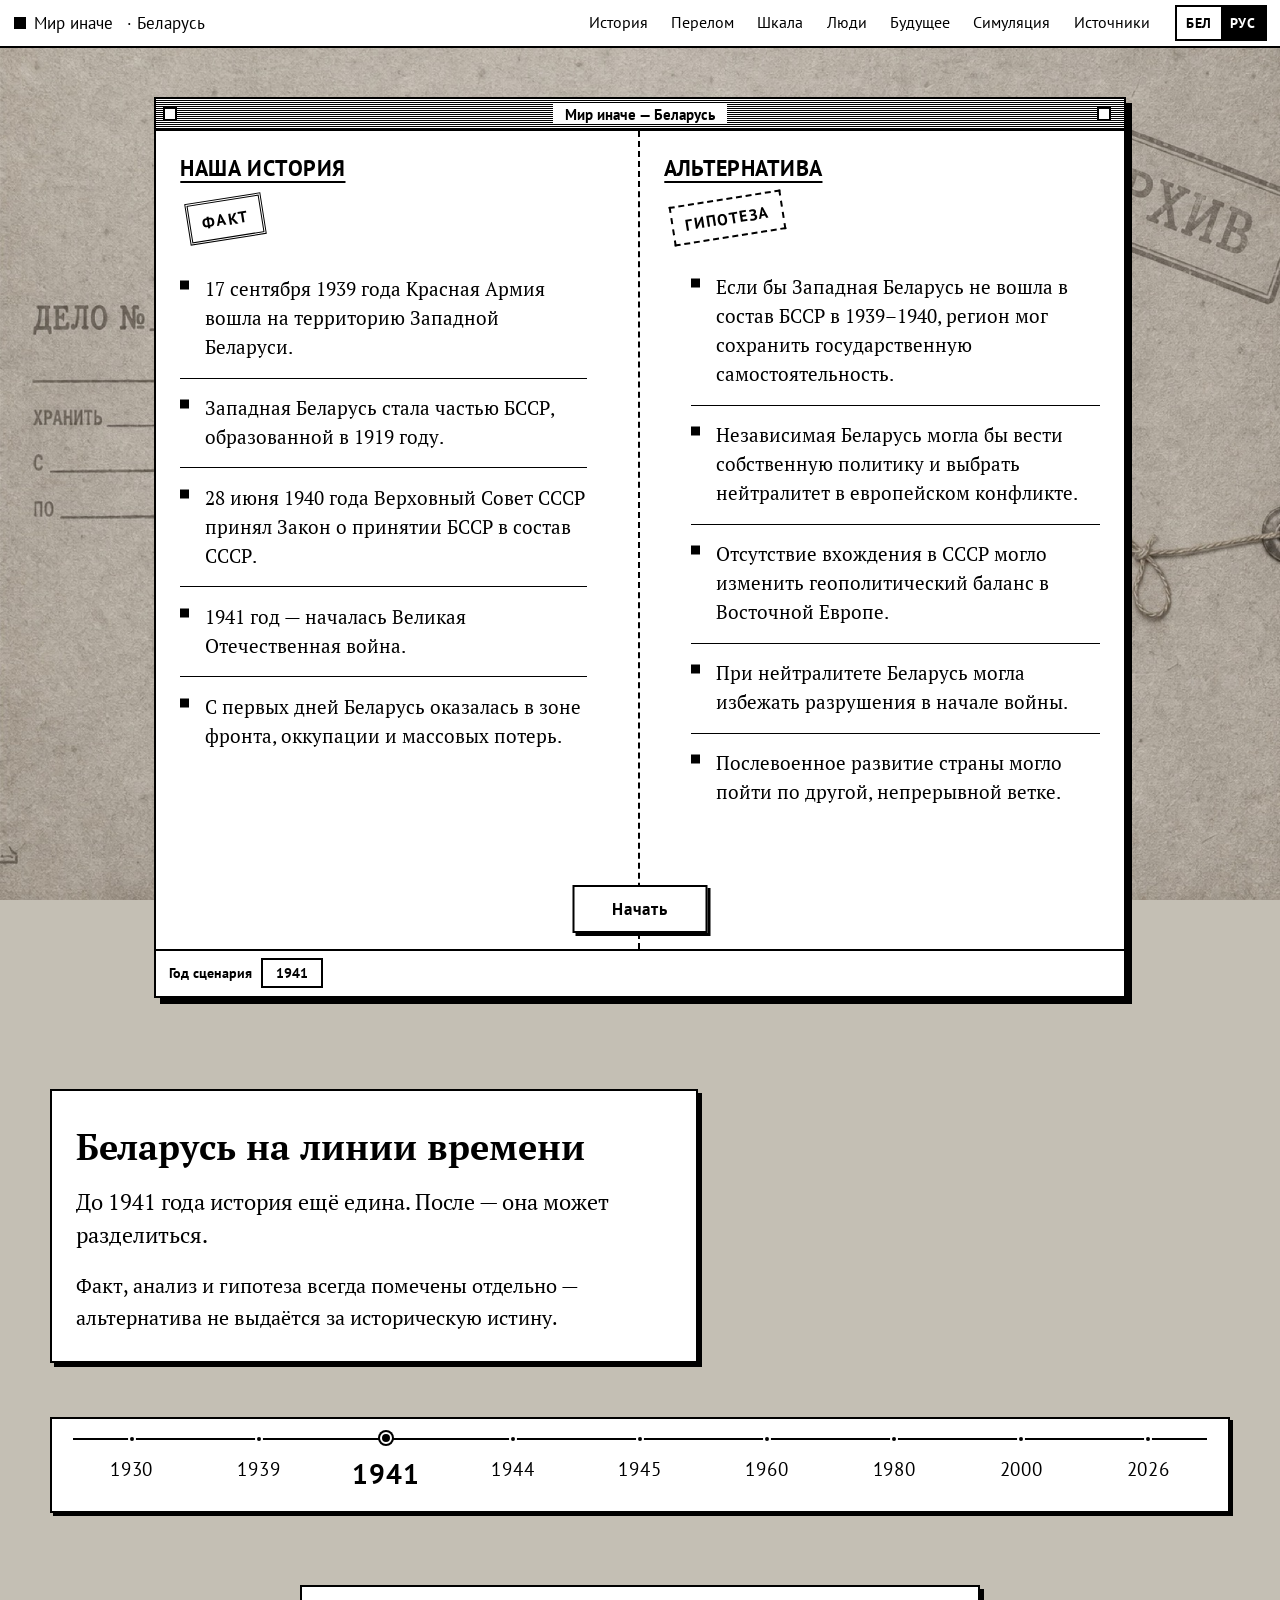
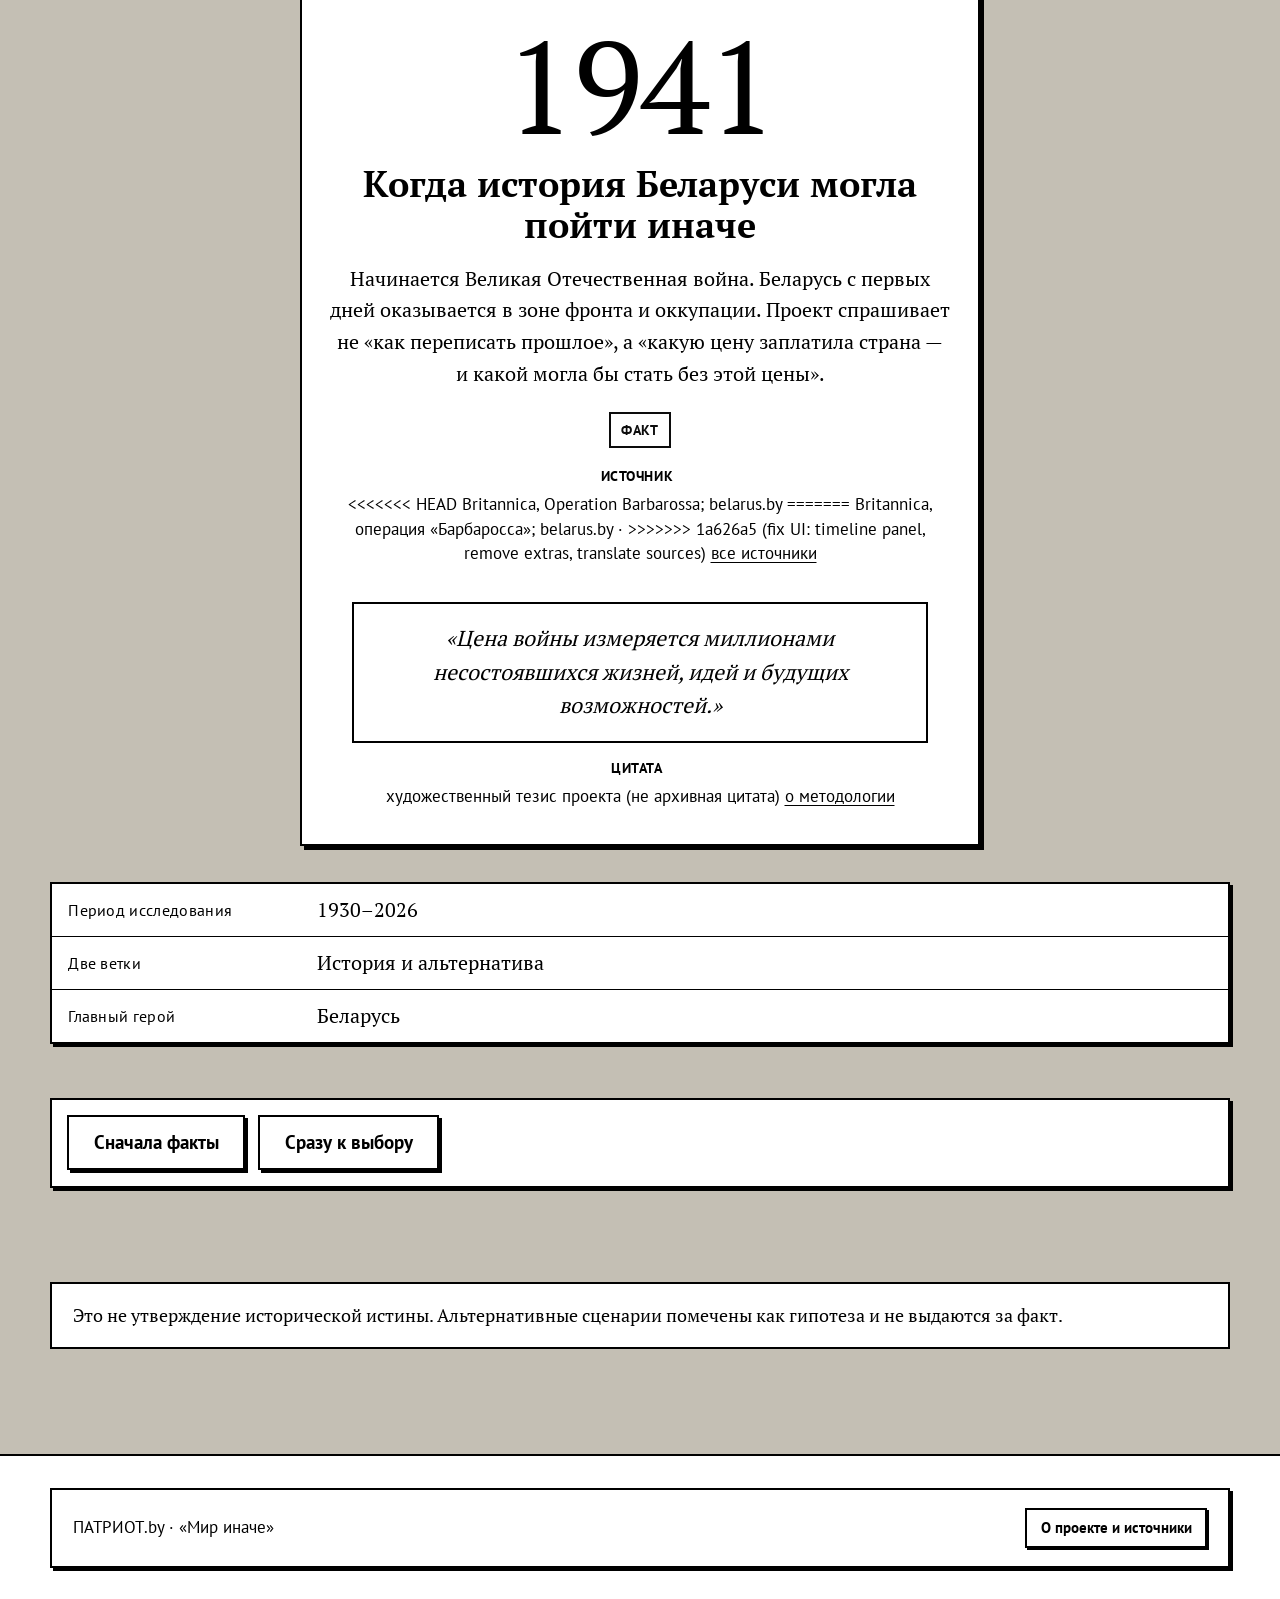
==== commit d0e8b631: "update site" ====
--- a/index.html
+++ b/index.html
@@ -177,7 +177,11 @@
               <span data-lang="be">Крыніца</span>
               <span data-lang="ru">Источник</span>
             </span>
+<<<<<<< HEAD
             Britannica, Operation Barbarossa; belarus.by
+=======
+            Britannica, операция «Барбаросса»; belarus.by ·
+>>>>>>> 1a626a5 (fix UI: timeline panel, remove extras, translate sources)
             <a href="sources.html">
               <span data-lang="be">усе крыніцы</span>
               <span data-lang="ru">все источники</span>
--- a/css/onebit.css
+++ b/css/onebit.css
@@ -652,6 +652,7 @@
 .filter-btn,
 .city-stage,
 .timeline-detail.panel,
+.timeline-note.panel,
 .compare__side,
 .person-portrait__caption,
 .stat-block,
--- a/css/pages.css
+++ b/css/pages.css
@@ -819,8 +819,15 @@
   margin-bottom: 0.75rem;
 }
 
+.timeline-note {
+  margin: 2rem 0;
+  padding: 1.25rem 1.5rem;
+  display: grid;
+  gap: 1rem;
+}
+
 .fork-diagram {
-  margin: 2rem 0;
+  margin: 0;
   font-family: var(--font-display);
   text-align: center;
   color: var(--text-muted);
